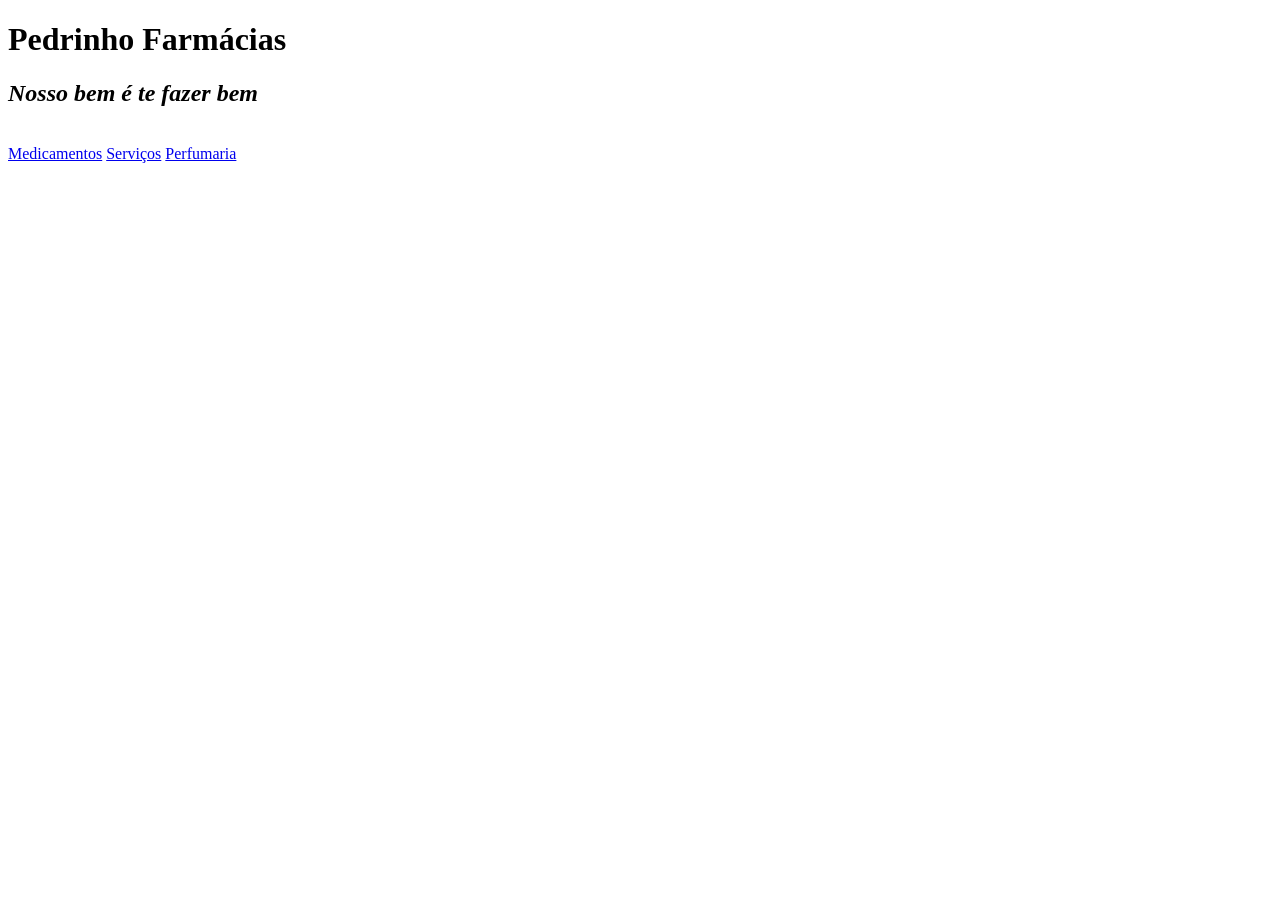
==== index.html @ a60607cd "Abas basicas e inicio do HTML" ====
<!DOCTYPE html>
<html lang="en">
<head>
  <meta charset="UTF-8">
  <meta name="viewport" content="width=device-width, initial-scale=1.0">
  <title>Document</title>
</head>
<body>
  <header>
    <h1><strong>Pedrinho Farmácias</strong></h1>
    <h2><em>Nosso bem é te fazer bem </em></h2>
    <tr></tr>
  </header>

  <img src="">
  <nav>
    <a href="medicamentos.html">Medicamentos</a>
    <a href="serviços.html">Serviços</a>
    <a href="perfumaria.html">Perfumaria</a>
  </nav>

<!--carrossel aqui rapaiz-->

</body>
</html>
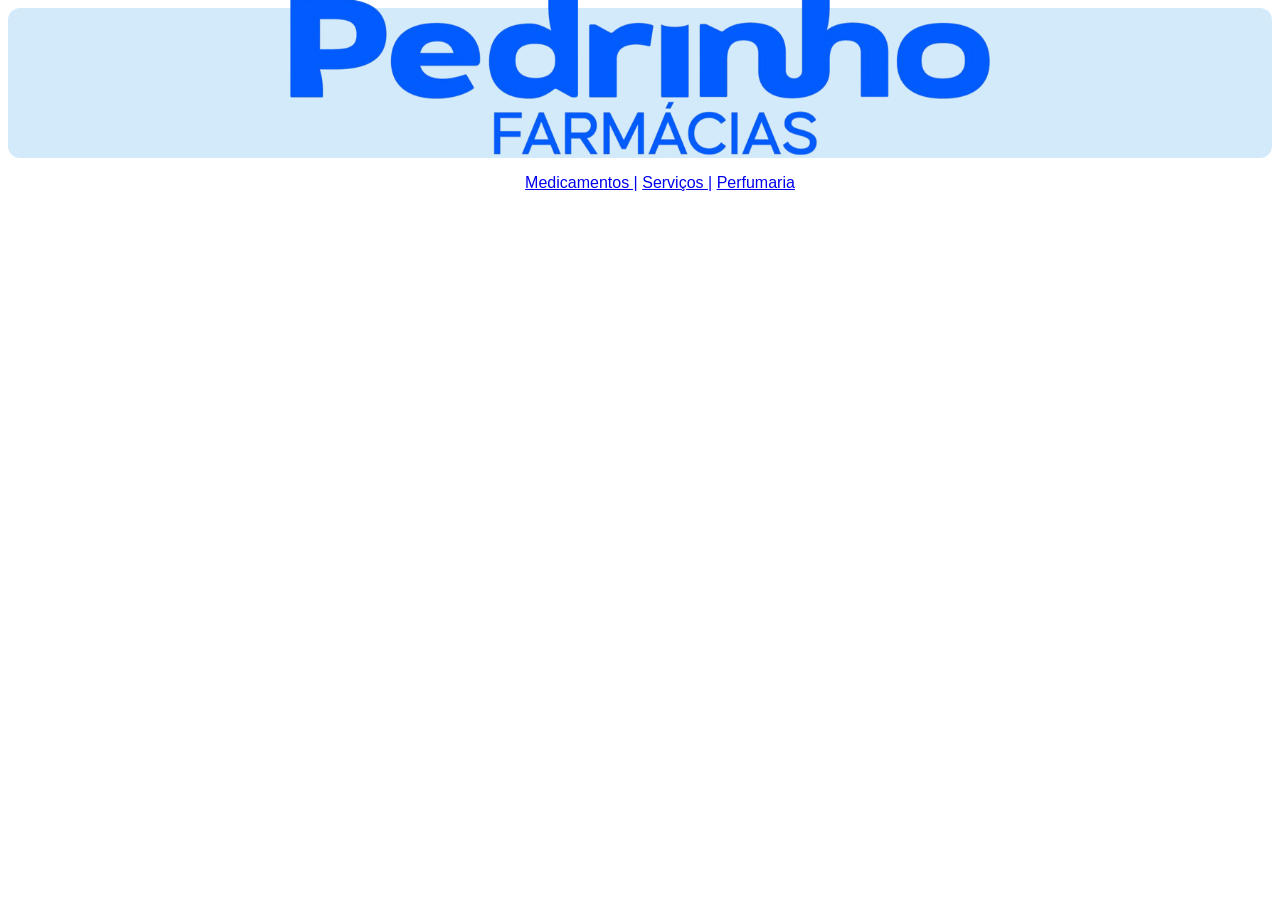
==== commit 2541dc5d: "Atualização html e css" ====
--- a/index.html
+++ b/index.html
@@ -3,20 +3,19 @@
 <head>
   <meta charset="UTF-8">
   <meta name="viewport" content="width=device-width, initial-scale=1.0">
+  <link rel="stylesheet" href="style.css">
   <title>Document</title>
 </head>
 <body>
-  <header>
-    <h1><strong>Pedrinho Farmácias</strong></h1>
-    <h2><em>Nosso bem é te fazer bem </em></h2>
-    <tr></tr>
+  <header><img id="image"src="LogoPDF.png">
   </header>
 
-  <img src="">
-  <nav>
-    <a href="medicamentos.html">Medicamentos</a>
-    <a href="serviços.html">Serviços</a>
-    <a href="perfumaria.html">Perfumaria</a>
+
+  <nav><ul>
+    <a href="medicamentos.html">Medicamentos |</a>
+    <a href="serviços.html"> Serviços |</a>
+    <a href="perfumaria.html"> Perfumaria</a>
+  </ul>
   </nav>
 
 <!--carrossel aqui rapaiz-->
--- a/style.css
+++ b/style.css
@@ -0,0 +1,28 @@
+:root {
+  --blue : #489CF7;
+  --orange :#FA823E;
+
+}
+header {
+  height: 150px;
+  display: flex;
+  justify-content: center;
+  align-items: center  ;
+  background: #0089e42d;
+  border-radius: 12px;
+}
+
+img {
+  display:block;
+  margin:0;
+  max-width: 700px;
+  max-height: 400px;
+}
+
+nav {
+display: flex;
+align-items: center;
+justify-content: center;
+font-family: sans-serif;
+
+}
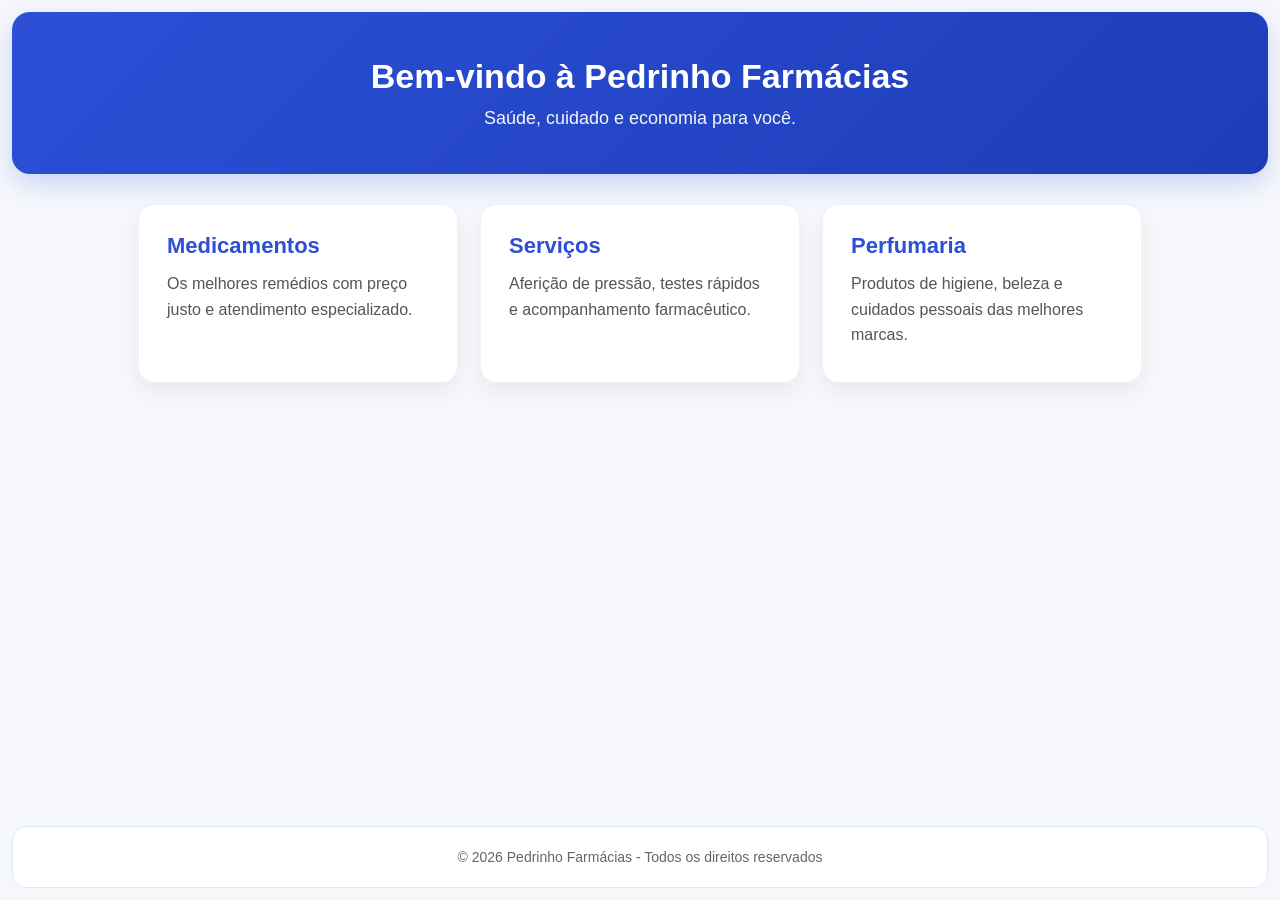
==== commit c168400e: "Update do HTML e CSS, faltam poucas coisas para o Js" ====
--- a/index.html
+++ b/index.html
@@ -1,24 +1,45 @@
 <!DOCTYPE html>
-<html lang="en">
+<html lang="pt-BR">
 <head>
   <meta charset="UTF-8">
   <meta name="viewport" content="width=device-width, initial-scale=1.0">
+  <title>Pedrinho Farmácias</title>
   <link rel="stylesheet" href="style.css">
-  <title>Document</title>
 </head>
+
 <body>
-  <header><img id="image"src="LogoPDF.png">
-  </header>
 
 
-  <nav><ul>
-    <a href="medicamentos.html">Medicamentos |</a>
-    <a href="serviços.html"> Serviços |</a>
-    <a href="perfumaria.html"> Perfumaria</a>
-  </ul>
-  </nav>
 
-<!--carrossel aqui rapaiz-->
+  <section class="banner">
+    <div class="slide active">
+      <h1>Bem-vindo à Pedrinho Farmácias</h1>
+      <p>Saúde, cuidado e economia para você.</p>
+    </div>
+  </section>
+
+  <main class="container">
+
+    <section class="card"><a href="medicamentos.html">
+      <h2>Medicamentos</h2>
+      <p>Os melhores remédios com preço justo e atendimento especializado.</p></a>
+    </section>
+
+    <section class="card"><a href="serviços.html">
+      <h2>Serviços</h2>
+      <p>Aferição de pressão, testes rápidos e acompanhamento farmacêutico.</p></a>
+    </section>
+
+    <section class="card"><a href="perfumaria.html">
+      <h2>Perfumaria</h2>
+      <p>Produtos de higiene, beleza e cuidados pessoais das melhores marcas.</p></a>
+    </section>
+
+  </main>
+
+  <footer>
+    <p>© 2026 Pedrinho Farmácias - Todos os direitos reservados</p>
+  </footer>
 
 </body>
 </html>
--- a/style.css
+++ b/style.css
@@ -1,28 +1,192 @@
 :root {
-  --blue : #489CF7;
-  --orange :#FA823E;
+  --primary: #2c4fd6;
+  --primary-dark: #1d3db8;
+  --light-blue: #eef5ff;
+  --white: #ffffff;
+  --text: #1d2a4d;
+  --gray: #f5f7fb;
+  --border: #dbe6ff;
+  --shadow: rgba(44, 79, 214, 0.12);
+}
 
+* {
+  margin: 0;
+  padding: 0;
+  box-sizing: border-box;
 }
+
+/* Página inteira */
+html,
+body {
+  height: 100%;
+}
+
+body {
+  font-family: Arial, Helvetica, sans-serif;
+  background: var(--gray);
+  color: var(--text);
+  padding: 12px;
+  display: flex;
+  flex-direction: column;
+  min-height: 100vh;
+}
+
 header {
-  height: 150px;
+  height: 160px;
   display: flex;
   justify-content: center;
-  align-items: center  ;
-  background: #0089e42d;
-  border-radius: 12px;
+  align-items: center;
+  background: linear-gradient(135deg, #edf5ff, #dcecff39);
+  border-radius: 16px;
+  box-shadow: 0 10px 25px var(--shadow);
+  margin-bottom: 25px;
 }
 
-img {
-  display:block;
-  margin:0;
+header img {
   max-width: 700px;
-  max-height: 400px;
+  width: 100%;
+  max-height: 130px;
+  object-fit: contain;
 }
 
-nav {
-display: flex;
-align-items: center;
-justify-content: center;
-font-family: sans-serif;
+.menu {
+  display: flex;
+  justify-content: center;
+  align-items: center;
+  width: max-content;
+  margin: 0 auto 30px auto;
+  background: var(--white);
+  border-radius: 14px;
+  overflow: hidden;
+  border: 1px solid var(--border);
+  box-shadow: 0 8px 20px var(--shadow);
+}
 
+.menu a {
+  min-width: 180px;
+  padding: 16px 24px;
+  text-align: center;
+  text-decoration: none;
+  color: var(--primary);
+  font-weight: bold;
+  transition: 0.25s ease;
 }
+
+.menu a:not(:last-child) {
+  border-right: 1px solid var(--border);
+}
+
+.menu a:hover {
+  background: linear-gradient(135deg, var(--primary), var(--primary-dark));
+  color: white;
+}
+
+.banner {
+  background: linear-gradient(135deg, var(--primary), var(--primary-dark));
+  color: white;
+  border-radius: 18px;
+  padding: 45px 30px;
+  text-align: center;
+  margin-bottom: 30px;
+  box-shadow: 0 10px 25px rgba(44, 79, 214, 0.2);
+}
+
+.banner h1 {
+  font-size: 34px;
+  margin-bottom: 12px;
+}
+
+.banner p {
+  font-size: 18px;
+  opacity: 0.95;
+}
+
+/* Conteúdo cresce e empurra footer */
+.container {
+  display: grid;
+  grid-template-columns: repeat(auto-fit, minmax(260px, 320px));
+  justify-content: center;
+  align-items: start;
+  gap: 22px;
+  margin-bottom: 35px;
+  flex: 1;
+}
+
+.card {
+  background: white;
+  padding: 28px;
+  border-radius: 16px;
+  box-shadow: 0 8px 20px rgba(0,0,0,0.06);
+  border: 1px solid #edf1ff;
+  transition: 0.25s ease;
+  min-height: 179px;
+}
+
+.card,
+.card a,
+.card h2,
+.card p {
+  text-decoration: none;
+}
+
+.card:hover {
+  transform: translateY(-6px);
+  box-shadow: 0 12px 28px rgba(44, 79, 214, 0.14);
+}
+
+.card h2 {
+  color: var(--primary);
+  margin-bottom: 12px;
+  font-size: 22px;
+}
+
+.card p {
+  line-height: 1.6;
+  color: #555;
+}
+
+/* Footer fixado embaixo sem esticar cards */
+footer {
+  margin-top: auto;
+  text-align: center;
+  padding: 22px;
+  background: white;
+  border-radius: 14px;
+  border: 1px solid var(--border);
+  font-size: 14px;
+  color: #666;
+}
+
+@media (max-width: 768px) {
+  header {
+    height: auto;
+    padding: 20px;
+  }
+
+  .menu {
+    flex-direction: column;
+    width: 100%;
+  }
+
+  .menu a {
+    width: 100%;
+    min-width: unset;
+  }
+
+  .menu a:not(:last-child) {
+    border-right: none;
+    border-bottom: 1px solid var(--border);
+  }
+
+  .banner h1 {
+    font-size: 28px;
+  }
+
+  .banner p {
+    font-size: 16px;
+  }
+
+  .container {
+    grid-template-columns: 1fr;
+  }
+}
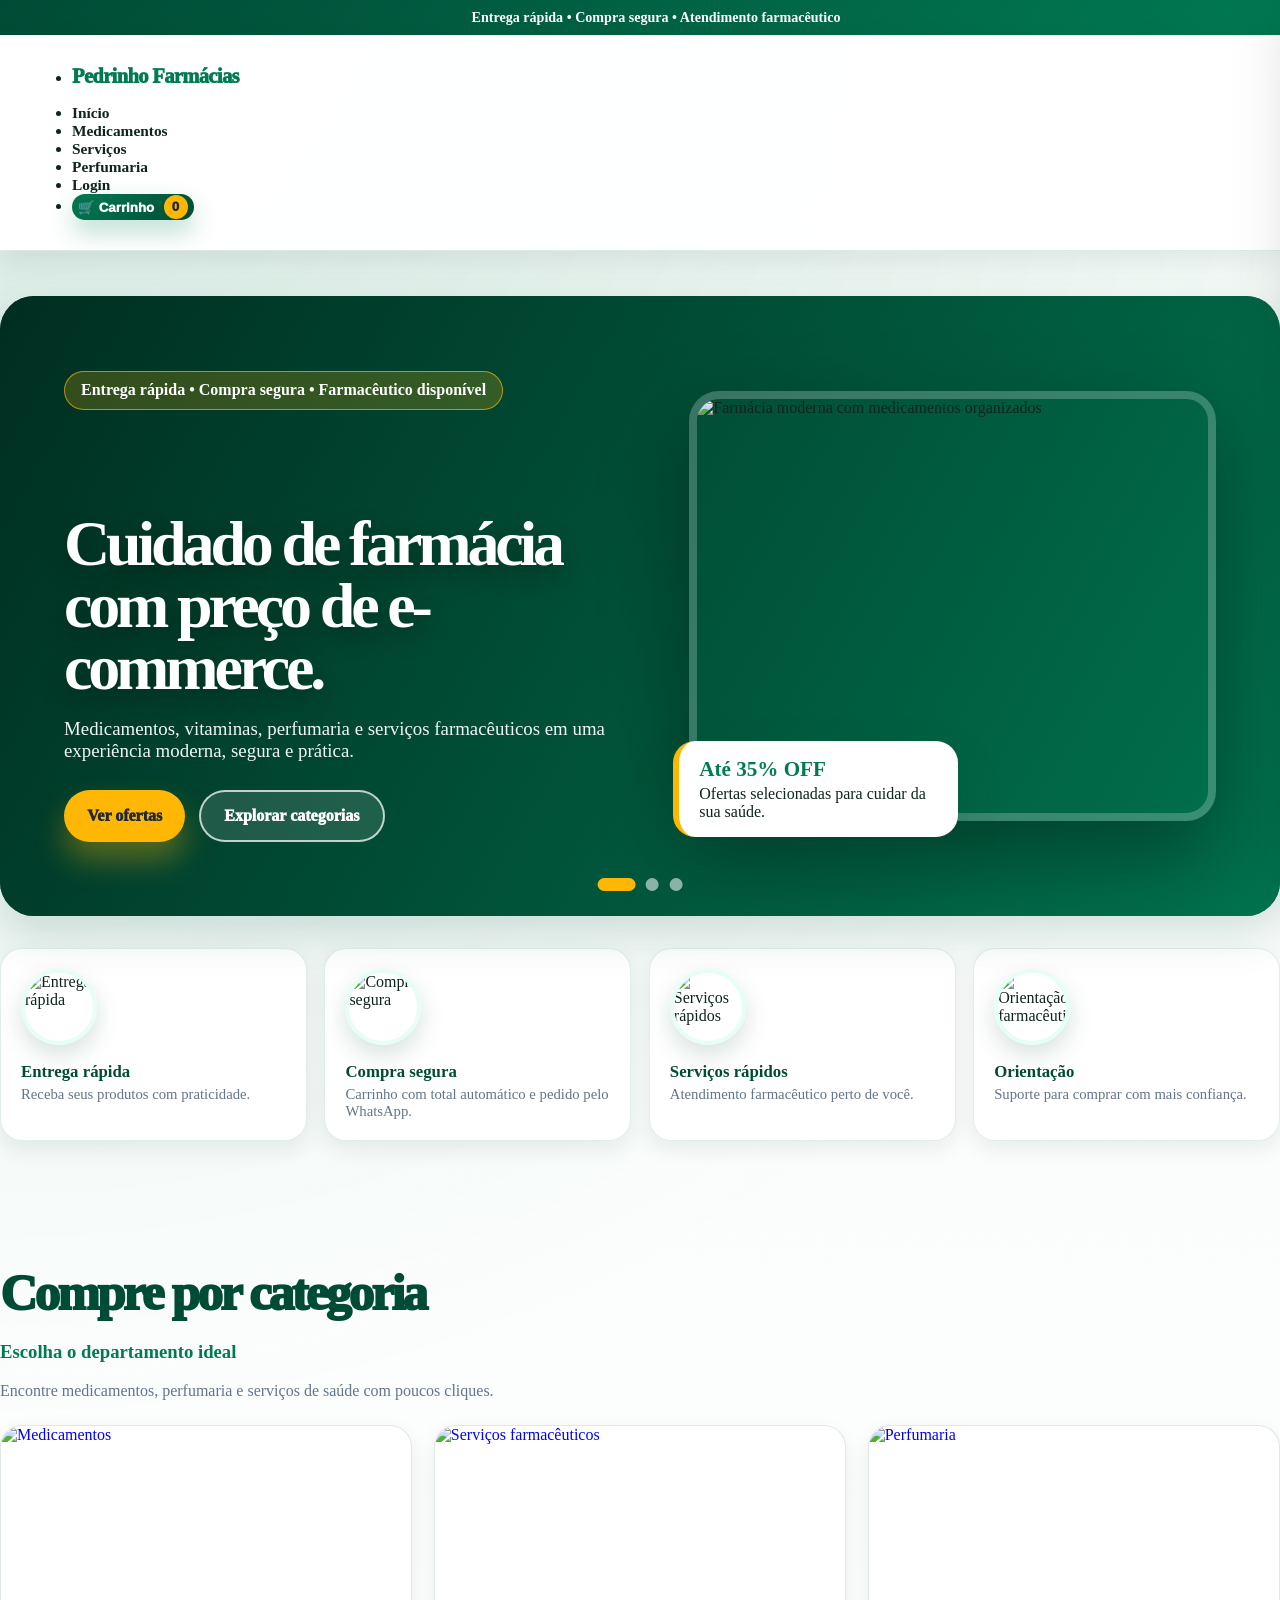
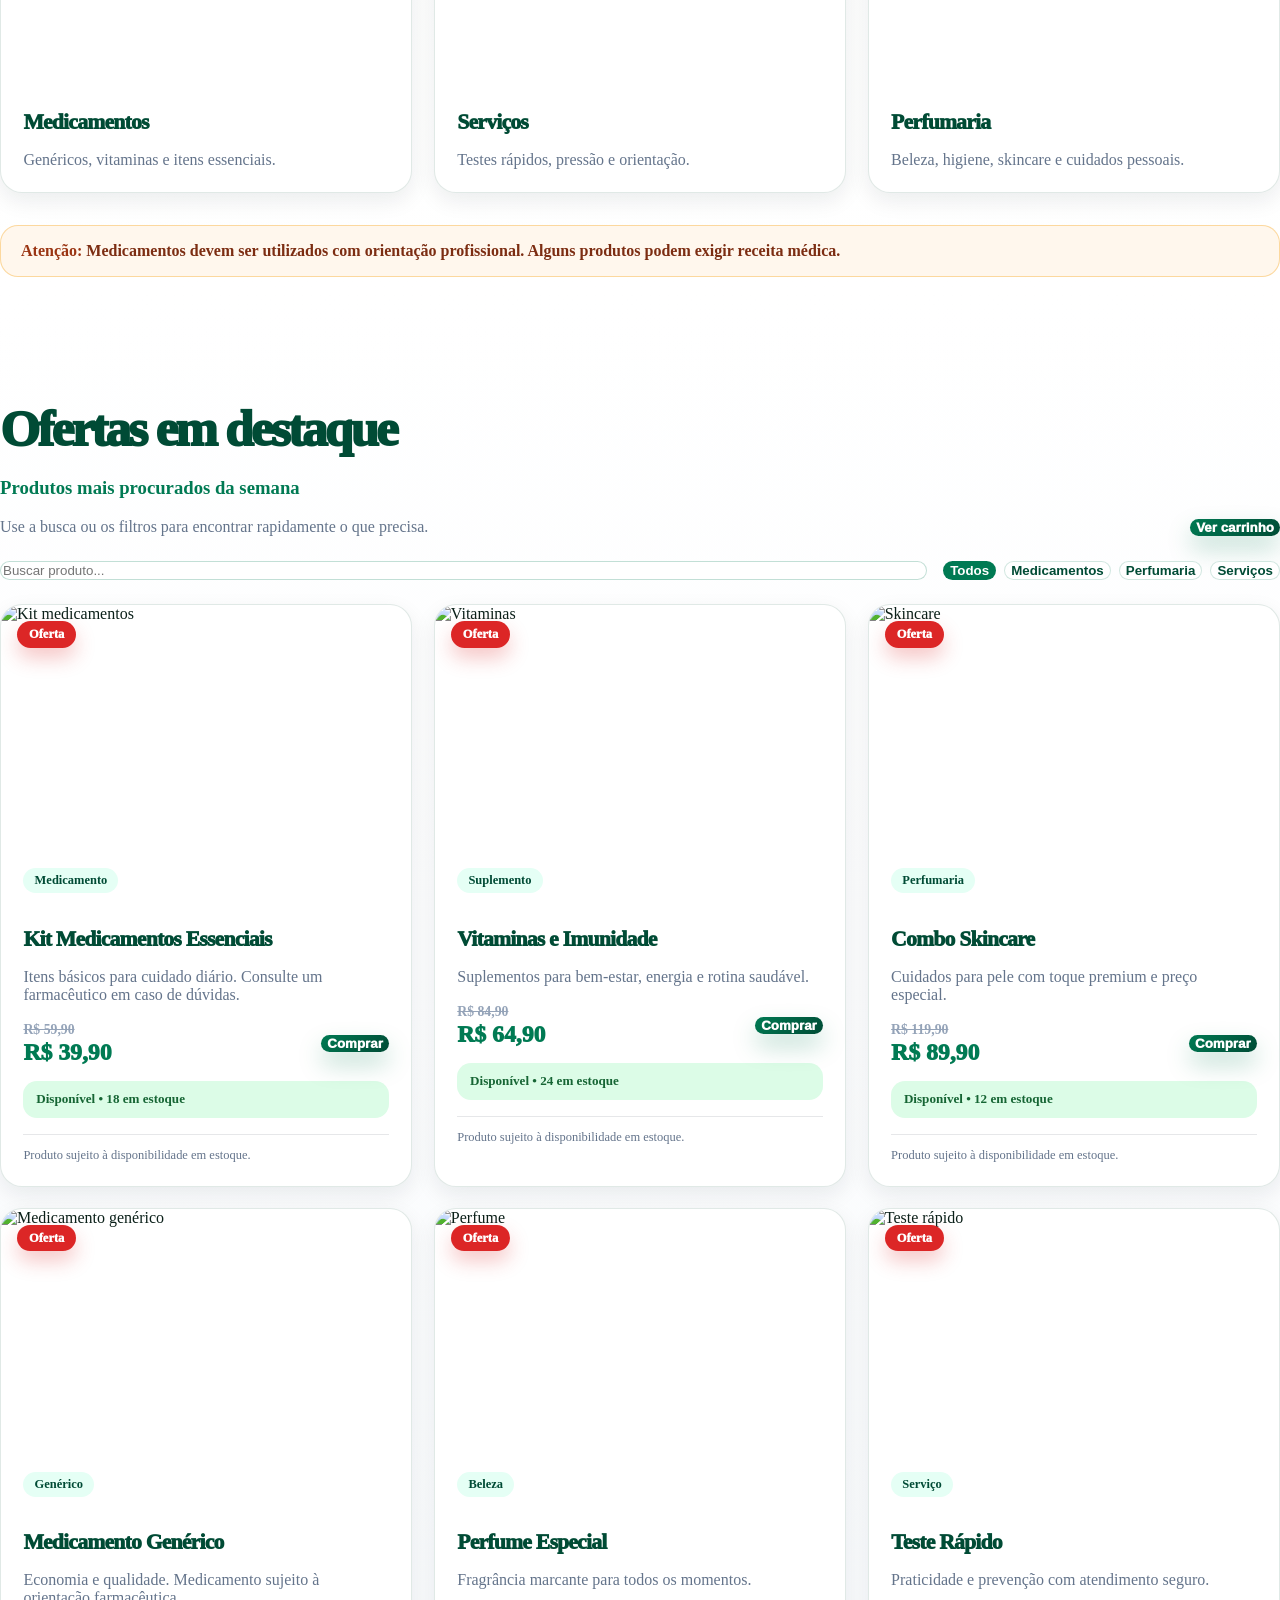
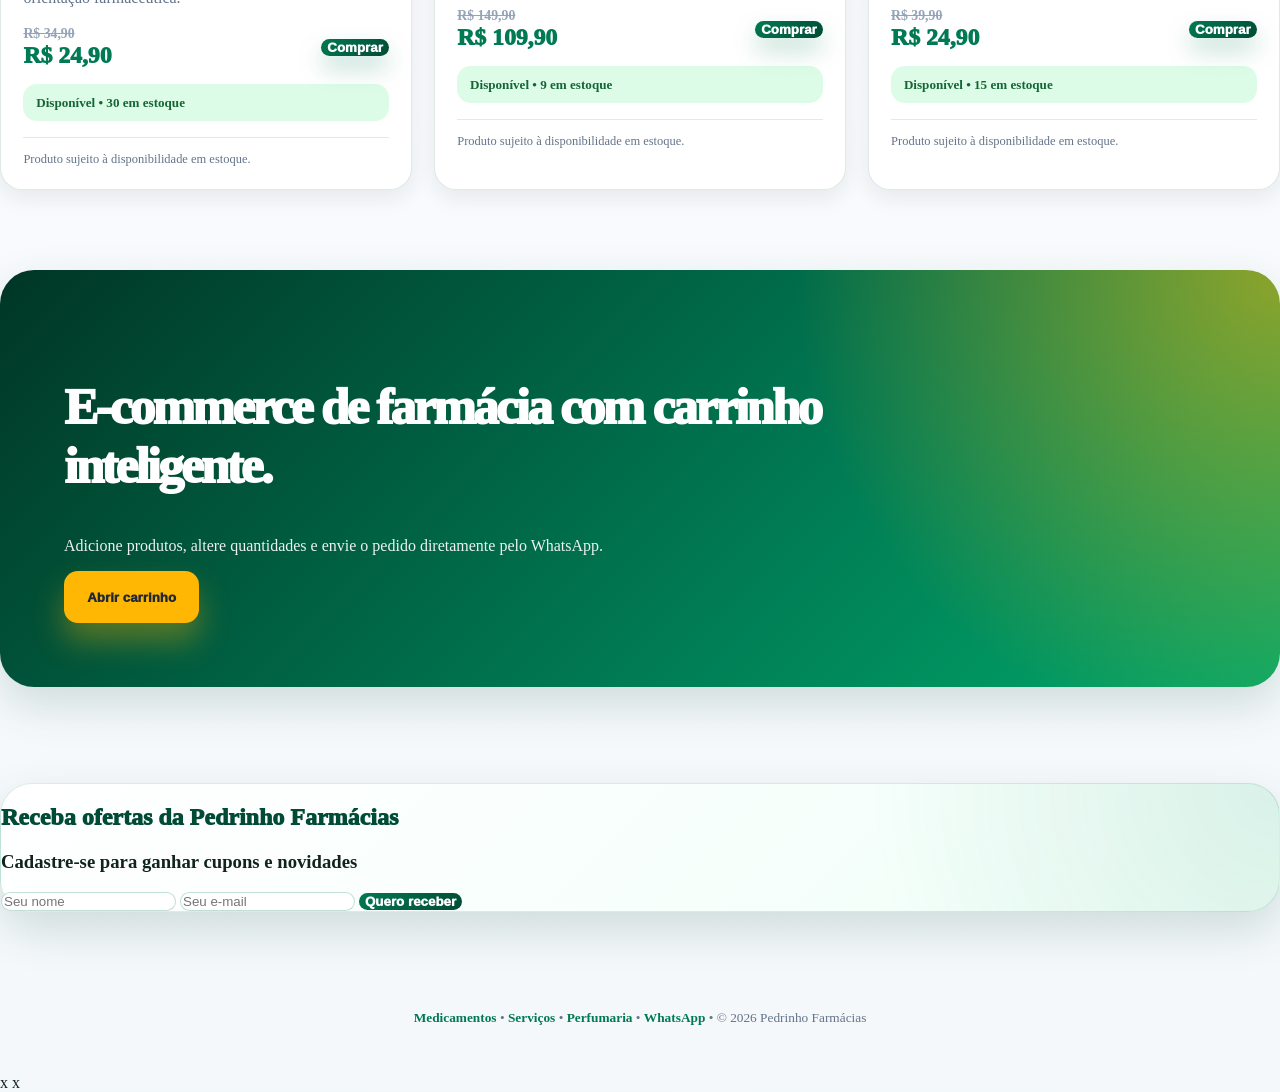
==== commit 6f337031: "atualização login" ====
--- a/index.html
+++ b/index.html
@@ -1,45 +1,530 @@
 <!DOCTYPE html>
 <html lang="pt-BR">
 <head>
-  <meta charset="UTF-8">
-  <meta name="viewport" content="width=device-width, initial-scale=1.0">
-  <title>Pedrinho Farmácias</title>
-  <link rel="stylesheet" href="style.css">
+  <meta charset="UTF-8" />
+  <meta name="viewport" content="width=device-width, initial-scale=1" />
+
+  <title>Pedrinho Farmácias | E-commerce</title>
+
+  <link rel="stylesheet" href="https://cdn.jsdelivr.net/npm/@picocss/pico@1/css/pico.min.css" />
+  <link rel="stylesheet" href="style.css" />
 </head>
 
 <body>
 
-
-
-  <section class="banner">
-    <div class="slide active">
-      <h1>Bem-vindo à Pedrinho Farmácias</h1>
-      <p>Saúde, cuidado e economia para você.</p>
+  <nav class="container-fluid">
+    <ul>
+      <li>
+        <strong>Pedrinho Farmácias</strong>
+      </li>
+    </ul>
+
+    <ul>
+      <li><a href="index.html">Início</a></li>
+      <li><a href="medicamentos.html">Medicamentos</a></li>
+      <li><a href="servicos.html">Serviços</a></li>
+      <li><a href="perfumaria.html">Perfumaria</a></li>
+      <li><a href="login.html">Login</a></li>
+      <li>
+        <button class="cart-nav-button" type="button" onclick="openCart()">
+          🛒 Carrinho <span id="cart-count">0</span>
+        </button>
+      </li>
+    </ul>
+  </nav>
+
+  <aside class="cart-sidebar" id="cart-sidebar">
+    <div class="cart-header">
+      <div>
+        <h2>Seu carrinho</h2>
+        <p>Confira seus produtos antes de finalizar.</p>
+      </div>
+
+      <button class="cart-close" type="button" onclick="closeCart()">×</button>
+    </div>
+
+    <div class="cart-items" id="cart-items">
+      <p class="empty-cart">Seu carrinho está vazio.</p>
+    </div>
+
+    <div class="cart-footer">
+      <div class="cart-total final">
+        <span>Total</span>
+        <strong id="cart-total">R$ 0,00</strong>
+      </div>
+
+      <button type="button" class="checkout-button" onclick="finishOrder()">
+        Finalizar pelo WhatsApp
+      </button>
+
+      <button type="button" class="clear-cart-button" onclick="clearCart()">
+        Limpar carrinho
+      </button>
+    </div>
+  </aside>
+
+  <div class="cart-overlay" id="cart-overlay" onclick="closeCart()"></div>
+
+  <main class="container">
+    <div class="grid">
+      <section>
+
+        <section class="hero-carousel" aria-label="Carrossel principal da Pedrinho Farmácias">
+
+          <article class="slide active">
+            <div class="hero-content">
+              <span class="eyebrow">Entrega rápida • Compra segura • Farmacêutico disponível</span>
+
+              <h1>Cuidado de farmácia com preço de e-commerce.</h1>
+
+              <p>
+                Medicamentos, vitaminas, perfumaria e serviços farmacêuticos
+                em uma experiência moderna, segura e prática.
+              </p>
+
+              <div class="hero-actions">
+                <a class="btn-light" href="#produtos">Ver ofertas</a>
+                <a class="btn-outline" href="#categorias">Explorar categorias</a>
+              </div>
+            </div>
+
+            <div class="hero-image">
+              <img
+                src="https://images.unsplash.com/photo-1587854692152-cbe660dbde88?auto=format&fit=crop&w=1200&q=80"
+                alt="Farmácia moderna com medicamentos organizados"
+              />
+
+              <div class="floating-card">
+                <strong>Até 35% OFF</strong>
+                Ofertas selecionadas para cuidar da sua saúde.
+              </div>
+            </div>
+          </article>
+
+          <article class="slide">
+            <div class="hero-content">
+              <span class="eyebrow">Serviços de saúde • Atendimento humanizado</span>
+
+              <h1>Mais que vender produtos: a gente cuida de você.</h1>
+
+              <p>
+                Aferição de pressão, testes rápidos, orientação farmacêutica
+                e acompanhamento para facilitar sua rotina.
+              </p>
+
+              <div class="hero-actions">
+                <a class="btn-light" href="servicos.html">Conhecer serviços</a>
+                <a class="btn-outline" href="#newsletter">Receber novidades</a>
+              </div>
+            </div>
+
+            <div class="hero-image">
+              <img
+                src="https://images.unsplash.com/photo-1631549916768-4119b2e5f926?auto=format&fit=crop&w=1200&q=80"
+                alt="Farmacêutica atendendo cliente"
+              />
+
+              <div class="floating-card">
+                <strong>Orientação segura</strong>
+                Atendimento farmacêutico para comprar melhor.
+              </div>
+            </div>
+          </article>
+
+          <article class="slide">
+            <div class="hero-content">
+              <span class="eyebrow">Beleza • Higiene • Bem-estar</span>
+
+              <h1>Perfumaria completa para sua rotina de cuidado.</h1>
+
+              <p>
+                Dermocosméticos, skincare, higiene, cabelo, corpo e produtos
+                de beleza com preços especiais.
+              </p>
+
+              <div class="hero-actions">
+                <a class="btn-light" href="perfumaria.html">Comprar perfumaria</a>
+                <a class="btn-outline" href="#categorias">Ver categorias</a>
+              </div>
+            </div>
+
+            <div class="hero-image">
+              <img
+                src="https://images.unsplash.com/photo-1596462502278-27bfdc403348?auto=format&fit=crop&w=1200&q=80"
+                alt="Produtos de beleza"
+              />
+
+              <div class="floating-card">
+                <strong>Combo beleza</strong>
+                Cuidados pessoais com economia.
+              </div>
+            </div>
+          </article>
+
+          <div class="carousel-controls">
+            <button class="dot active" type="button" aria-label="Slide 1"></button>
+            <button class="dot" type="button" aria-label="Slide 2"></button>
+            <button class="dot" type="button" aria-label="Slide 3"></button>
+          </div>
+
+        </section>
+
+        <div class="benefits">
+          <article class="benefit">
+            <img
+              src="https://images.unsplash.com/photo-1586528116311-ad8dd3c8310d?auto=format&fit=crop&w=300&q=80"
+              alt="Entrega rápida"
+            />
+            <h3>Entrega rápida</h3>
+            <p>Receba seus produtos com praticidade.</p>
+          </article>
+
+          <article class="benefit">
+            <img
+              src="https://images.unsplash.com/photo-1556742049-0cfed4f6a45d?auto=format&fit=crop&w=300&q=80"
+              alt="Compra segura"
+            />
+            <h3>Compra segura</h3>
+            <p>Carrinho com total automático e pedido pelo WhatsApp.</p>
+          </article>
+
+          <article class="benefit">
+            <img
+              src="https://images.unsplash.com/photo-1582719471384-894fbb16e074?auto=format&fit=crop&w=300&q=80"
+              alt="Serviços rápidos"
+            />
+            <h3>Serviços rápidos</h3>
+            <p>Atendimento farmacêutico perto de você.</p>
+          </article>
+
+          <article class="benefit">
+            <img
+              src="https://images.unsplash.com/photo-1631815588090-d4bfec5b1ccb?auto=format&fit=crop&w=300&q=80"
+              alt="Orientação farmacêutica"
+            />
+            <h3>Orientação</h3>
+            <p>Suporte para comprar com mais confiança.</p>
+          </article>
+        </div>
+
+        <div class="section-title" id="categorias">
+          <div>
+            <hgroup>
+              <h2>Compre por categoria</h2>
+              <h3>Escolha o departamento ideal</h3>
+            </hgroup>
+
+            <p>
+              Encontre medicamentos, perfumaria e serviços de saúde com poucos cliques.
+            </p>
+          </div>
+        </div>
+
+        <div class="category-grid">
+
+          <a class="category-card" href="medicamentos.html">
+            <img
+              src="https://images.unsplash.com/photo-1584308666744-24d5c474f2ae?auto=format&fit=crop&w=900&q=80"
+              alt="Medicamentos"
+            />
+
+            <div class="category-body">
+              <h3>Medicamentos</h3>
+              <p>Genéricos, vitaminas e itens essenciais.</p>
+            </div>
+          </a>
+
+          <a class="category-card" href="servicos.html">
+            <img
+              src="https://images.unsplash.com/photo-1576091160550-2173dba999ef?auto=format&fit=crop&w=900&q=80"
+              alt="Serviços farmacêuticos"
+            />
+
+            <div class="category-body">
+              <h3>Serviços</h3>
+              <p>Testes rápidos, pressão e orientação.</p>
+            </div>
+          </a>
+
+          <a class="category-card" href="perfumaria.html">
+            <img
+              src="https://images.unsplash.com/photo-1571781926291-c477ebfd024b?auto=format&fit=crop&w=900&q=80"
+              alt="Perfumaria"
+            />
+
+            <div class="category-body">
+              <h3>Perfumaria</h3>
+              <p>Beleza, higiene, skincare e cuidados pessoais.</p>
+            </div>
+          </a>
+
+        </div>
+
+        <div class="pharmacy-warning">
+          <strong>Atenção:</strong>
+          Medicamentos devem ser utilizados com orientação profissional.
+          Alguns produtos podem exigir receita médica.
+        </div>
+
+        <div class="section-title" id="produtos">
+          <div>
+            <hgroup>
+              <h2>Ofertas em destaque</h2>
+              <h3>Produtos mais procurados da semana</h3>
+            </hgroup>
+
+            <p>
+              Use a busca ou os filtros para encontrar rapidamente o que precisa.
+            </p>
+          </div>
+
+          <button class="cart-secondary-button" type="button" onclick="openCart()">
+            Ver carrinho
+          </button>
+        </div>
+
+        <div class="product-tools">
+          <input
+            type="search"
+            id="product-search"
+            placeholder="Buscar produto..."
+            aria-label="Buscar produto"
+          />
+
+          <div class="filter-buttons">
+            <button type="button" class="filter-btn active" data-filter="all">Todos</button>
+            <button type="button" class="filter-btn" data-filter="medicamento">Medicamentos</button>
+            <button type="button" class="filter-btn" data-filter="perfumaria">Perfumaria</button>
+            <button type="button" class="filter-btn" data-filter="servico">Serviços</button>
+          </div>
+        </div>
+
+        <div class="product-grid">
+
+          <article class="product-card" data-name="Kit Medicamentos Essenciais" data-category="medicamento">
+            <img
+              src="https://images.unsplash.com/photo-1628771065518-0d82f1938462?auto=format&fit=crop&w=900&q=80"
+              alt="Kit medicamentos"
+            />
+
+            <div class="product-body">
+              <span class="product-tag">Medicamento</span>
+              <h3>Kit Medicamentos Essenciais</h3>
+              <p>Itens básicos para cuidado diário. Consulte um farmacêutico em caso de dúvidas.</p>
+
+              <div class="product-meta">
+                <span class="price">
+                  <small>R$ 59,90</small>
+                  R$ 39,90
+                </span>
+
+                <button
+                  class="buy-button"
+                  onclick="addToCart('Kit Medicamentos Essenciais', 39.90, 'https://images.unsplash.com/photo-1628771065518-0d82f1938462?auto=format&fit=crop&w=300&q=80')"
+                >
+                  Comprar
+                </button>
+              </div>
+            </div>
+          </article>
+
+          <article class="product-card" data-name="Vitaminas e Imunidade" data-category="medicamento">
+            <img
+              src="https://images.unsplash.com/photo-1620916566398-39f1143ab7be?auto=format&fit=crop&w=900&q=80"
+              alt="Vitaminas"
+            />
+
+            <div class="product-body">
+              <span class="product-tag">Suplemento</span>
+              <h3>Vitaminas e Imunidade</h3>
+              <p>Suplementos para bem-estar, energia e rotina saudável.</p>
+
+              <div class="product-meta">
+                <span class="price">
+                  <small>R$ 84,90</small>
+                  R$ 64,90
+                </span>
+
+                <button
+                  class="buy-button"
+                  onclick="addToCart('Vitaminas e Imunidade', 64.90, 'https://images.unsplash.com/photo-1620916566398-39f1143ab7be?auto=format&fit=crop&w=300&q=80')"
+                >
+                  Comprar
+                </button>
+              </div>
+            </div>
+          </article>
+
+          <article class="product-card" data-name="Combo Skincare" data-category="perfumaria">
+            <img
+              src="https://images.unsplash.com/photo-1556229010-6c3f2c9ca5f8?auto=format&fit=crop&w=900&q=80"
+              alt="Skincare"
+            />
+
+            <div class="product-body">
+              <span class="product-tag">Perfumaria</span>
+              <h3>Combo Skincare</h3>
+              <p>Cuidados para pele com toque premium e preço especial.</p>
+
+              <div class="product-meta">
+                <span class="price">
+                  <small>R$ 119,90</small>
+                  R$ 89,90
+                </span>
+
+                <button
+                  class="buy-button"
+                  onclick="addToCart('Combo Skincare', 89.90, 'https://images.unsplash.com/photo-1556229010-6c3f2c9ca5f8?auto=format&fit=crop&w=300&q=80')"
+                >
+                  Comprar
+                </button>
+              </div>
+            </div>
+          </article>
+
+          <article class="product-card" data-name="Medicamento Genérico" data-category="medicamento">
+            <img
+              src="https://images.unsplash.com/photo-1584308666744-24d5c474f2ae?auto=format&fit=crop&w=900&q=80"
+              alt="Medicamento genérico"
+            />
+
+            <div class="product-body">
+              <span class="product-tag">Genérico</span>
+              <h3>Medicamento Genérico</h3>
+              <p>Economia e qualidade. Medicamento sujeito à orientação farmacêutica.</p>
+
+              <div class="product-meta">
+                <span class="price">
+                  <small>R$ 34,90</small>
+                  R$ 24,90
+                </span>
+
+                <button
+                  class="buy-button"
+                  onclick="addToCart('Medicamento Genérico', 24.90, 'https://images.unsplash.com/photo-1584308666744-24d5c474f2ae?auto=format&fit=crop&w=300&q=80')"
+                >
+                  Comprar
+                </button>
+              </div>
+            </div>
+          </article>
+
+          <article class="product-card" data-name="Perfume Especial" data-category="perfumaria">
+            <img
+              src="https://images.unsplash.com/photo-1541643600914-78b084683601?auto=format&fit=crop&w=900&q=80"
+              alt="Perfume"
+            />
+
+            <div class="product-body">
+              <span class="product-tag">Beleza</span>
+              <h3>Perfume Especial</h3>
+              <p>Fragrância marcante para todos os momentos.</p>
+
+              <div class="product-meta">
+                <span class="price">
+                  <small>R$ 149,90</small>
+                  R$ 109,90
+                </span>
+
+                <button
+                  class="buy-button"
+                  onclick="addToCart('Perfume Especial', 109.90, 'https://images.unsplash.com/photo-1541643600914-78b084683601?auto=format&fit=crop&w=300&q=80')"
+                >
+                  Comprar
+                </button>
+              </div>
+            </div>
+          </article>
+
+          <article class="product-card" data-name="Teste Rápido" data-category="servico">
+            <img
+              src="https://images.unsplash.com/photo-1582719471384-894fbb16e074?auto=format&fit=crop&w=900&q=80"
+              alt="Teste rápido"
+            />
+
+            <div class="product-body">
+              <span class="product-tag">Serviço</span>
+              <h3>Teste Rápido</h3>
+              <p>Praticidade e prevenção com atendimento seguro.</p>
+
+              <div class="product-meta">
+                <span class="price">
+                  <small>R$ 39,90</small>
+                  R$ 24,90
+                </span>
+
+                <button
+                  class="buy-button"
+                  onclick="addToCart('Teste Rápido', 24.90, 'https://images.unsplash.com/photo-1582719471384-894fbb16e074?auto=format&fit=crop&w=300&q=80')"
+                >
+                  Comprar
+                </button>
+              </div>
+            </div>
+          </article>
+
+        </div>
+
+        <section class="promo-band">
+          <h2>E-commerce de farmácia com carrinho inteligente.</h2>
+
+          <p>
+            Adicione produtos, altere quantidades e envie o pedido diretamente pelo WhatsApp.
+          </p>
+
+          <button class="btn-light" type="button" onclick="openCart()">
+            Abrir carrinho
+          </button>
+        </section>
+
+      </section>
+    </div>
+  </main>
+
+  <section aria-label="Subscribe example" id="newsletter">
+    <div class="container">
+      <article>
+        <hgroup>
+          <h2>Receba ofertas da Pedrinho Farmácias</h2>
+          <h3>Cadastre-se para ganhar cupons e novidades</h3>
+        </hgroup>
+
+        <form class="grid">
+          <input
+            type="text"
+            name="firstname"
+            placeholder="Seu nome"
+            aria-label="Seu nome"
+            required
+          />
+
+          <input
+            type="email"
+            name="email"
+            placeholder="Seu e-mail"
+            aria-label="Seu e-mail"
+            required
+          />
+
+          <button type="submit">
+            Quero receber
+          </button>
+        </form>
+      </article>
     </div>
   </section>
 
-  <main class="container">
-
-    <section class="card"><a href="medicamentos.html">
-      <h2>Medicamentos</h2>
-      <p>Os melhores remédios com preço justo e atendimento especializado.</p></a>
-    </section>
-
-    <section class="card"><a href="serviços.html">
-      <h2>Serviços</h2>
-      <p>Aferição de pressão, testes rápidos e acompanhamento farmacêutico.</p></a>
-    </section>
-
-    <section class="card"><a href="perfumaria.html">
-      <h2>Perfumaria</h2>
-      <p>Produtos de higiene, beleza e cuidados pessoais das melhores marcas.</p></a>
-    </section>
-
-  </main>
-
-  <footer>
-    <p>© 2026 Pedrinho Farmácias - Todos os direitos reservados</p>
+  <footer class="container">
+    <small>
+      <a href="medicamentos.html">Medicamentos</a> •
+      <a href="servicos.html">Serviços</a> •
+      <a href="perfumaria.html">Perfumaria</a> •
+      <a href="https://wa.me/555596601385" target="_blank">WhatsApp</a> •
+      © 2026 Pedrinho Farmácias
+    </small>
   </footer>
 
+  <script src="script.js"></script>
+
 </body>
-</html>
+</html>x  x
--- a/style.css
+++ b/style.css
@@ -1,192 +1,2097 @@
 :root {
-  --primary: #2c4fd6;
-  --primary-dark: #1d3db8;
-  --light-blue: #eef5ff;
+  --primary: #007a53;
+  --primary-dark: #004b35;
+  --primary-light: #e5fff5;
+  --accent: #ffb703;
+  --accent-dark: #f59e0b;
+  --danger: #dc2626;
+  --dark: #10231d;
+  --muted: #64748b;
+  --line: rgba(15, 23, 42, 0.1);
+  --background: #f5fbf8;
   --white: #ffffff;
-  --text: #1d2a4d;
-  --gray: #f5f7fb;
-  --border: #dbe6ff;
-  --shadow: rgba(44, 79, 214, 0.12);
+  --shadow-sm: 0 8px 22px rgba(15, 23, 42, 0.08);
+  --shadow: 0 18px 45px rgba(0, 75, 53, 0.16);
+  --shadow-hover: 0 26px 70px rgba(0, 75, 53, 0.24);
+  --radius: 22px;
+  --radius-lg: 34px;
 }
 
 * {
-  margin: 0;
+  box-sizing: border-box;
+}
+
+html {
+  scroll-behavior: smooth;
+}
+
+body {
+  margin: 0;
+  color: var(--dark);
+  background:
+    radial-gradient(circle at top left, rgba(0, 122, 83, 0.13), transparent 32%),
+    linear-gradient(180deg, #f5fbf8 0%, #ffffff 44%, #f4f8fb 100%);
+}
+
+body::before {
+  content: "Entrega rápida • Compra segura • Atendimento farmacêutico";
+  display: block;
+  width: 100%;
+  padding: 0.55rem 1rem;
+  background: linear-gradient(135deg, var(--primary-dark), var(--primary));
+  color: #ffffff;
+  text-align: center;
+  font-size: 0.88rem;
+  font-weight: 800;
+}
+
+img {
+  max-width: 100%;
+  display: block;
+}
+
+a {
+  text-decoration: none;
+}
+
+/* NAVBAR */
+
+nav.container-fluid {
+  position: sticky;
+  top: 0;
+  z-index: 50;
+  padding: 0.9rem 2rem;
+  background: rgba(255, 255, 255, 0.96);
+  backdrop-filter: blur(18px);
+  border-bottom: 1px solid rgba(0, 122, 83, 0.14);
+  box-shadow: 0 10px 28px rgba(15, 23, 42, 0.08);
+}
+
+nav ul {
+  align-items: center;
+}
+
+nav strong {
+  color: var(--primary);
+  font-size: 1.28rem;
+  font-weight: 950;
+  letter-spacing: -0.03em;
+}
+
+nav a {
+  color: var(--dark);
+  font-weight: 850;
+  font-size: 0.96rem;
+}
+
+nav a:hover {
+  color: var(--primary);
+}
+
+/* ESTRUTURA */
+
+main.container {
+  padding-top: 1.3rem;
+}
+
+/* CARROSSEL */
+
+.hero-carousel {
+  margin-top: 1.5rem;
+  position: relative;
+  overflow: hidden;
+  border-radius: var(--radius-lg);
+  height: 620px;
+  min-height: 620px;
+  box-shadow: var(--shadow);
+  background: var(--primary-dark);
+  isolation: isolate;
+}
+
+.slide {
+  position: absolute;
+  inset: 0;
+  display: grid;
+  grid-template-columns: 1fr 0.9fr;
+  gap: 2.5rem;
+  align-items: center;
+  padding: clamp(2rem, 5vw, 5rem);
+  opacity: 0;
+  transform: scale(1.02);
+  transition: opacity 0.7s ease, transform 0.7s ease;
+  pointer-events: none;
+}
+
+.slide.active {
+  opacity: 1;
+  transform: scale(1);
+  pointer-events: auto;
+}
+
+.slide::before {
+  content: "";
+  position: absolute;
+  inset: 0;
+  z-index: -2;
+  background:
+    linear-gradient(120deg, rgba(0, 45, 32, 0.97), rgba(0, 122, 83, 0.86)),
+    url("https://images.unsplash.com/photo-1587854692152-cbe660dbde88?auto=format&fit=crop&w=1600&q=80");
+  background-size: cover;
+  background-position: center;
+}
+
+.slide:nth-child(2)::before {
+  background:
+    linear-gradient(120deg, rgba(0, 38, 61, 0.96), rgba(2, 132, 199, 0.78)),
+    url("https://images.unsplash.com/photo-1631549916768-4119b2e5f926?auto=format&fit=crop&w=1600&q=80");
+  background-size: cover;
+  background-position: center;
+}
+
+.slide:nth-child(3)::before {
+  background:
+    linear-gradient(120deg, rgba(92, 43, 0, 0.96), rgba(245, 158, 11, 0.78)),
+    url("https://images.unsplash.com/photo-1596462502278-27bfdc403348?auto=format&fit=crop&w=1600&q=80");
+  background-size: cover;
+  background-position: center;
+}
+
+.hero-content {
+  color: #ffffff;
+  max-width: 690px;
+}
+
+.eyebrow {
+  display: inline-flex;
+  padding: 0.6rem 1rem;
+  margin-bottom: 1.1rem;
+  border-radius: 999px;
+  background: rgba(255, 183, 3, 0.2);
+  border: 1px solid rgba(255, 183, 3, 0.65);
+  font-weight: 900;
+  color: #ffffff;
+}
+
+.hero-content h1 {
+  color: #ffffff;
+  font-size: clamp(2.4rem, 5vw, 4.9rem);
+  line-height: 0.97;
+  letter-spacing: -0.065em;
+  margin-bottom: 1rem;
+  text-shadow: 0 10px 26px rgba(0, 0, 0, 0.3);
+}
+
+.hero-content p {
+  color: rgba(255, 255, 255, 0.95);
+  font-size: 1.18rem;
+  max-width: 570px;
+  margin-bottom: 1.75rem;
+}
+
+.hero-actions {
+  display: flex;
+  gap: 0.85rem;
+  flex-wrap: wrap;
+}
+
+.btn-light,
+.btn-outline {
+  display: inline-flex;
+  align-items: center;
+  justify-content: center;
+  min-height: 52px;
+  padding: 0.85rem 1.45rem;
+  border-radius: 999px;
+  font-weight: 950;
+  transition: 0.25s ease;
+}
+
+.btn-light {
+  background: var(--accent);
+  color: #1f2937;
+  box-shadow: 0 18px 30px rgba(255, 183, 3, 0.34);
+  border: none;
+}
+
+.btn-light:hover {
+  background: var(--accent-dark);
+  color: #ffffff;
+  transform: translateY(-2px);
+}
+
+.btn-outline {
+  color: #ffffff;
+  border: 2px solid rgba(255, 255, 255, 0.72);
+  background: rgba(255, 255, 255, 0.12);
+}
+
+.btn-outline:hover {
+  background: #ffffff;
+  color: var(--primary-dark);
+}
+
+.hero-image {
+  position: relative;
+}
+
+.hero-image img {
+  width: 100%;
+  height: 430px;
+  object-fit: cover;
+  border-radius: 30px;
+  box-shadow: 0 34px 85px rgba(0, 0, 0, 0.36);
+  border: 8px solid rgba(255, 255, 255, 0.22);
+}
+
+.floating-card {
+  position: absolute;
+  left: -1rem;
+  bottom: -1rem;
+  padding: 1rem 1.25rem;
+  border-radius: 22px;
+  background: #ffffff;
+  color: var(--dark);
+  box-shadow: var(--shadow);
+  max-width: 285px;
+  border-left: 6px solid var(--accent);
+}
+
+.floating-card strong {
+  display: block;
+  color: var(--primary);
+  font-size: 1.32rem;
+  margin-bottom: 0.2rem;
+}
+
+.carousel-controls {
+  position: absolute;
+  left: 50%;
+  bottom: 1.6rem;
+  transform: translateX(-50%);
+  display: flex;
+  gap: 0.65rem;
+  z-index: 10;
+}
+
+.dot {
+  width: 13px;
+  height: 13px;
   padding: 0;
-  box-sizing: border-box;
-}
-
-/* Página inteira */
-html,
-body {
-  height: 100%;
-}
-
-body {
-  font-family: Arial, Helvetica, sans-serif;
-  background: var(--gray);
-  color: var(--text);
-  padding: 12px;
+  border: 0;
+  border-radius: 999px;
+  background: rgba(255, 255, 255, 0.55);
+  cursor: pointer;
+}
+
+.dot.active {
+  width: 38px;
+  background: var(--accent);
+}
+
+/* BENEFÍCIOS */
+
+.benefits {
+  display: grid;
+  grid-template-columns: repeat(4, 1fr);
+  gap: 1.1rem;
+  margin: 2rem 0 0;
+}
+
+.benefit {
+  padding: 1.25rem;
+  border-radius: 22px;
+  background: #ffffff;
+  border: 1px solid rgba(0, 122, 83, 0.12);
+  box-shadow: var(--shadow-sm);
+  transition: 0.25s ease;
+}
+
+.benefit:hover {
+  transform: translateY(-5px);
+  box-shadow: var(--shadow);
+}
+
+.benefit img {
+  width: 76px;
+  height: 76px;
+  object-fit: cover;
+  border-radius: 50%;
+  margin-bottom: 0.9rem;
+  border: 4px solid var(--primary-light);
+  box-shadow: 0 10px 24px rgba(0, 75, 53, 0.16);
+}
+
+.benefit h3 {
+  font-size: 1.05rem;
+  margin-bottom: 0.25rem;
+  color: var(--primary-dark);
+  font-weight: 900;
+}
+
+.benefit p {
+  color: var(--muted);
+  font-size: 0.92rem;
+  margin: 0;
+}
+
+/* TÍTULOS */
+
+.section-title {
+  margin: 5rem 0 1.6rem;
+  display: flex;
+  justify-content: space-between;
+  align-items: end;
+  gap: 1rem;
+}
+
+.section-title h2 {
+  color: var(--primary-dark);
+  font-size: clamp(2rem, 4vw, 3.35rem);
+  letter-spacing: -0.055em;
+  margin-bottom: 0.3rem;
+  font-weight: 950;
+}
+
+.section-title h3 {
+  color: var(--primary);
+  font-weight: 800;
+}
+
+.section-title p {
+  color: var(--muted);
+  margin: 0;
+  max-width: 620px;
+}
+
+.pharmacy-warning {
+  margin: 2rem 0;
+  padding: 1rem 1.25rem;
+  border-radius: 18px;
+  background: #fff7ed;
+  border: 1px solid rgba(245, 158, 11, 0.35);
+  color: #7c2d12;
+  font-weight: 750;
+}
+
+.pharmacy-warning strong {
+  color: #9a3412;
+}
+
+/* BUSCA E FILTROS */
+
+.product-tools {
+  display: grid;
+  grid-template-columns: 1fr auto;
+  gap: 1rem;
+  align-items: center;
+  margin-bottom: 1.5rem;
+}
+
+.filter-buttons {
+  display: flex;
+  flex-wrap: wrap;
+  gap: 0.5rem;
+}
+
+.filter-btn {
+  margin: 0;
+  border: 1px solid rgba(0, 122, 83, 0.18);
+  border-radius: 999px;
+  background: #ffffff;
+  color: var(--primary-dark);
+  font-weight: 850;
+}
+
+.filter-btn.active,
+.filter-btn:hover {
+  background: var(--primary);
+  color: #ffffff;
+}
+
+/* CATEGORIAS E PRODUTOS */
+
+.category-grid,
+.product-grid {
+  display: grid;
+  grid-template-columns: repeat(3, 1fr);
+  gap: 1.35rem;
+}
+
+.category-card,
+.product-card {
+  position: relative;
+  background: #ffffff;
+  border: 1px solid rgba(0, 75, 53, 0.12);
+  border-radius: var(--radius);
+  overflow: hidden;
+  box-shadow: var(--shadow-sm);
+  transition: transform 0.25s ease, box-shadow 0.25s ease;
+}
+
+.category-card:hover,
+.product-card:hover {
+  transform: translateY(-7px);
+  box-shadow: var(--shadow-hover);
+}
+
+.category-card img,
+.product-card img {
+  width: 100%;
+  height: 240px;
+  object-fit: cover;
+  display: block;
+  filter: saturate(1.08) contrast(1.04);
+}
+
+.category-body,
+.product-body {
+  padding: 1.4rem;
+}
+
+.category-body h3,
+.product-body h3 {
+  color: var(--primary-dark);
+  font-size: 1.35rem;
+  letter-spacing: -0.035em;
+  margin-bottom: 0.35rem;
+  font-weight: 950;
+}
+
+.category-body p,
+.product-body p {
+  color: var(--muted);
+  margin-bottom: 0;
+}
+
+.product-card::before {
+  content: "Oferta";
+  position: absolute;
+  top: 1rem;
+  left: 1rem;
+  z-index: 5;
+  padding: 0.35rem 0.75rem;
+  border-radius: 999px;
+  background: var(--danger);
+  color: #ffffff;
+  font-size: 0.78rem;
+  font-weight: 950;
+  box-shadow: 0 10px 20px rgba(220, 38, 38, 0.26);
+}
+
+.product-body::after {
+  content: "Produto sujeito à disponibilidade em estoque.";
+  display: block;
+  margin-top: 1rem;
+  padding-top: 0.85rem;
+  border-top: 1px solid var(--line);
+  color: var(--muted);
+  font-size: 0.78rem;
+}
+
+.product-tag {
+  display: inline-flex;
+  margin-bottom: 0.75rem;
+  padding: 0.32rem 0.7rem;
+  border-radius: 999px;
+  background: var(--primary-light);
+  color: var(--primary-dark);
+  font-size: 0.78rem;
+  font-weight: 900;
+}
+
+.product-meta {
+  display: flex;
+  align-items: center;
+  justify-content: space-between;
+  gap: 1rem;
+  margin-top: 1.15rem;
+}
+
+.price {
   display: flex;
   flex-direction: column;
-  min-height: 100vh;
-}
-
-header {
-  height: 160px;
+  gap: 0.1rem;
+  font-weight: 950;
+  color: var(--primary);
+  font-size: 1.48rem;
+  line-height: 1.1;
+}
+
+.price small {
+  color: #94a3b8;
+  text-decoration: line-through;
+  font-weight: 800;
+  font-size: 0.86rem;
+}
+
+/* BOTÕES */
+
+.buy-button,
+.cart-nav-button,
+.cart-secondary-button {
+  margin: 0;
+  border-radius: 999px;
+  background: linear-gradient(135deg, var(--primary), var(--primary-dark));
+  border: none;
+  color: white;
+  font-weight: 950;
+  box-shadow: 0 12px 24px rgba(0, 122, 83, 0.26);
+  transition: 0.25s ease;
+}
+
+.buy-button:hover,
+.cart-nav-button:hover,
+.cart-secondary-button:hover {
+  background: linear-gradient(135deg, var(--accent-dark), var(--accent));
+  color: #ffffff;
+  transform: translateY(-2px);
+}
+
+.cart-nav-button span {
+  display: inline-grid;
+  place-items: center;
+  min-width: 24px;
+  height: 24px;
+  margin-left: 0.35rem;
+  padding: 0 0.35rem;
+  border-radius: 999px;
+  background: var(--accent);
+  color: #1f2937;
+  font-weight: 950;
+}
+
+/* PROMO */
+
+.promo-band {
+  margin: 5rem 0 0;
+  padding: clamp(2rem, 5vw, 4rem);
+  border-radius: var(--radius-lg);
+  background:
+    radial-gradient(circle at top right, rgba(255, 183, 3, 0.55), transparent 36%),
+    linear-gradient(135deg, #003625, #007a53 60%, #00a86b);
+  color: white;
+  box-shadow: var(--shadow);
+}
+
+.promo-band h2 {
+  color: white;
+  max-width: 820px;
+  font-size: clamp(2rem, 4vw, 3.45rem);
+  letter-spacing: -0.055em;
+  font-weight: 950;
+}
+
+.promo-band p {
+  color: rgba(255, 255, 255, 0.92);
+  max-width: 670px;
+}
+
+/* NEWSLETTER */
+
+section[aria-label="Subscribe example"] {
+  margin-top: 5rem;
+  padding: 1rem 0 3rem;
+}
+
+section[aria-label="Subscribe example"] article {
+  border-radius: 32px;
+  background:
+    radial-gradient(circle at top right, rgba(0, 122, 83, 0.1), transparent 32%),
+    linear-gradient(135deg, #ffffff, #f0fff8);
+  box-shadow: var(--shadow);
+  border: 1px solid rgba(0, 122, 83, 0.14);
+}
+
+section[aria-label="Subscribe example"] h2 {
+  color: var(--primary-dark);
+  font-weight: 950;
+}
+
+input,
+button {
+  border-radius: 14px !important;
+}
+
+input {
+  border: 1px solid rgba(0, 122, 83, 0.24) !important;
+}
+
+form button {
+  background: linear-gradient(135deg, var(--primary), var(--primary-dark));
+  border: none;
+  color: white;
+  font-weight: 950;
+}
+
+/* CARRINHO */
+
+.cart-overlay {
+  position: fixed;
+  inset: 0;
+  z-index: 80;
+  background: rgba(0, 0, 0, 0.42);
+  opacity: 0;
+  visibility: hidden;
+  transition: 0.25s ease;
+}
+
+.cart-overlay.active {
+  opacity: 1;
+  visibility: visible;
+}
+
+.cart-sidebar {
+  position: fixed;
+  top: 0;
+  right: 0;
+  z-index: 90;
+  width: min(470px, 92vw);
+  height: 100vh;
+  padding: 1.4rem;
+  background: #ffffff;
+  box-shadow: -20px 0 70px rgba(0, 0, 0, 0.24);
+  transform: translateX(110%);
+  transition: 0.3s ease;
   display: flex;
+  flex-direction: column;
+}
+
+.cart-sidebar.active {
+  transform: translateX(0);
+}
+
+.cart-header {
+  display: flex;
+  justify-content: space-between;
+  gap: 1rem;
+  padding-bottom: 1rem;
+  border-bottom: 1px solid rgba(0, 122, 83, 0.16);
+}
+
+.cart-header h2 {
+  margin-bottom: 0.2rem;
+  color: var(--primary-dark);
+  font-weight: 950;
+}
+
+.cart-header p {
+  margin: 0;
+  color: var(--muted);
+}
+
+.cart-close {
+  width: 42px;
+  height: 42px;
+  padding: 0;
+  border: none;
+  border-radius: 50%;
+  background: var(--primary-light);
+  color: var(--primary-dark);
+  font-size: 1.7rem;
+  font-weight: 950;
+}
+
+.cart-items {
+  flex: 1;
+  overflow-y: auto;
+  padding: 1rem 0;
+}
+
+.empty-cart {
+  padding: 1rem;
+  border-radius: 18px;
+  background: #f2fff8;
+  color: var(--muted);
+  text-align: center;
+}
+
+.cart-item {
+  display: grid;
+  grid-template-columns: 76px 1fr;
+  gap: 1rem;
+  padding: 1rem;
+  margin-bottom: 1rem;
+  border-radius: 20px;
+  background: #f8fffb;
+  border: 1px solid rgba(0, 122, 83, 0.14);
+  box-shadow: 0 10px 24px rgba(0, 75, 53, 0.08);
+}
+
+.cart-item img {
+  width: 76px;
+  height: 76px;
+  object-fit: cover;
+  border-radius: 16px;
+}
+
+.cart-item-info {
+  display: flex;
+  flex-direction: column;
+  gap: 0.25rem;
+  margin-bottom: 0.8rem;
+}
+
+.cart-item-info strong {
+  color: var(--primary-dark);
+}
+
+.cart-item-info span {
+  color: var(--primary);
+  font-weight: 950;
+}
+
+.cart-stock-info {
+  display: block;
+  margin-top: 0.2rem;
+  color: var(--muted);
+  font-weight: 700;
+}
+
+.cart-item-actions {
+  display: flex;
+  align-items: center;
+  gap: 0.7rem;
+  margin-bottom: 0.8rem;
+}
+
+.cart-item-actions button {
+  width: 34px;
+  height: 34px;
+  padding: 0;
+  border: none;
+  border-radius: 50%;
+  background: var(--primary);
+  color: white;
+  font-weight: 950;
+}
+
+.cart-item-actions span {
+  min-width: 26px;
+  text-align: center;
+  font-weight: 950;
+  color: var(--dark);
+}
+
+.remove-item {
+  width: 100%;
+  margin: 0;
+  border: none;
+  border-radius: 999px;
+  background: #fee2e2;
+  color: #991b1b;
+  font-weight: 950;
+}
+
+.cart-footer {
+  padding-top: 1rem;
+  border-top: 1px solid rgba(0, 122, 83, 0.16);
+}
+
+.cart-total {
+  display: flex;
+  justify-content: space-between;
+  align-items: center;
+  margin-bottom: 0.65rem;
+}
+
+.cart-total span {
+  color: var(--muted);
+  font-weight: 900;
+}
+
+.cart-total strong {
+  color: var(--primary-dark);
+  font-size: 1.2rem;
+  font-weight: 950;
+}
+
+.cart-total.final strong {
+  font-size: 1.65rem;
+}
+
+.checkout-button {
+  width: 100%;
+  border: none;
+  border-radius: 999px;
+  background: linear-gradient(135deg, var(--primary), var(--primary-dark));
+  color: white;
+  font-weight: 950;
+}
+
+.clear-cart-button {
+  width: 100%;
+  margin-top: 0.75rem;
+  border: none;
+  border-radius: 999px;
+  background: #f1f5f9;
+  color: var(--dark);
+  font-weight: 950;
+}
+
+/* ESTOQUE */
+
+.stock-badge {
+  margin-top: 1rem;
+  padding: 0.65rem 0.8rem;
+  border-radius: 14px;
+  font-size: 0.82rem;
+  font-weight: 900;
+}
+
+.stock-available {
+  background: #dcfce7;
+  color: #166534;
+}
+
+.stock-low {
+  background: #fef3c7;
+  color: #92400e;
+}
+
+.stock-empty {
+  background: #fee2e2;
+  color: #991b1b;
+}
+
+.disabled-button {
+  opacity: 0.55;
+  cursor: not-allowed;
+  background: #9ca3af !important;
+  box-shadow: none !important;
+}
+
+.estoque-page {
+  padding-top: 3rem;
+  padding-bottom: 3rem;
+}
+
+.stock-actions {
+  display: flex;
+  justify-content: flex-end;
+  margin-bottom: 1rem;
+}
+
+.stock-actions button {
+  width: auto;
+  border: none;
+  border-radius: 999px !important;
+  background: linear-gradient(135deg, var(--primary), var(--primary-dark));
+  color: #ffffff;
+  font-weight: 950;
+}
+
+.stock-table-wrapper {
+  overflow-x: auto;
+  border-radius: 24px;
+  background: #ffffff;
+  box-shadow: var(--shadow);
+  border: 1px solid rgba(0, 122, 83, 0.14);
+}
+
+.stock-table {
+  margin: 0;
+}
+
+.stock-table th {
+  color: var(--primary-dark);
+  font-weight: 950;
+  background: #f0fff8;
+}
+
+.stock-table td {
+  vertical-align: middle;
+}
+
+.stock-table input {
+  max-width: 120px;
+  margin: 0;
+}
+
+.stock-status {
+  display: inline-flex;
+  padding: 0.45rem 0.7rem;
+  border-radius: 999px;
+  font-size: 0.78rem;
+  font-weight: 950;
+}
+
+.save-stock-button {
+  width: auto;
+  margin: 0;
+  border: none;
+  border-radius: 999px !important;
+  background: var(--primary);
+  color: #ffffff;
+  font-weight: 900;
+}
+
+.save-stock-button:hover {
+  background: var(--primary-dark);
+}
+
+/* LOGIN MODERNO */
+
+.modern-login-page {
+  padding-top: 3rem;
+  padding-bottom: 3rem;
+}
+
+.modern-login-wrapper {
+  min-height: 720px;
+  display: grid;
+  grid-template-columns: 1.05fr 0.95fr;
+  gap: 2rem;
+  align-items: stretch;
+}
+
+.modern-login-hero {
+  position: relative;
+  overflow: hidden;
+  border-radius: 36px;
+  background:
+    linear-gradient(135deg, rgba(0, 45, 32, 0.92), rgba(0, 122, 83, 0.72)),
+    url("https://images.unsplash.com/photo-1576602976047-174e57a47881?auto=format&fit=crop&w=1400&q=80") center/cover;
+  box-shadow: var(--shadow);
+}
+
+.login-hero-overlay {
+  position: absolute;
+  inset: 0;
+  background:
+    radial-gradient(circle at top right, rgba(255, 183, 3, 0.45), transparent 28%),
+    radial-gradient(circle at bottom left, rgba(0, 168, 107, 0.45), transparent 34%);
+}
+
+.modern-login-hero-content {
+  position: relative;
+  z-index: 2;
+  height: 100%;
+  padding: clamp(2rem, 5vw, 4.5rem);
+  display: flex;
+  flex-direction: column;
+  justify-content: flex-end;
+  color: white;
+}
+
+.login-pill {
+  width: fit-content;
+  margin-bottom: 1rem;
+  padding: 0.55rem 1rem;
+  border-radius: 999px;
+  background: rgba(255, 183, 3, 0.18);
+  border: 1px solid rgba(255, 183, 3, 0.55);
+  color: white;
+  font-weight: 900;
+}
+
+.modern-login-hero h1 {
+  color: white;
+  max-width: 680px;
+  font-size: clamp(2.4rem, 5vw, 4.7rem);
+  line-height: 0.96;
+  letter-spacing: -0.065em;
+  font-weight: 950;
+  margin-bottom: 1rem;
+}
+
+.modern-login-hero p {
+  color: rgba(255, 255, 255, 0.92);
+  max-width: 580px;
+  font-size: 1.08rem;
+}
+
+.modern-login-stats {
+  display: grid;
+  grid-template-columns: repeat(3, 1fr);
+  gap: 1rem;
+  margin-top: 2rem;
+  max-width: 620px;
+}
+
+.modern-login-stats div {
+  padding: 1.1rem;
+  border-radius: 22px;
+  background: rgba(255, 255, 255, 0.13);
+  border: 1px solid rgba(255, 255, 255, 0.17);
+  backdrop-filter: blur(14px);
+}
+
+.modern-login-stats strong {
+  display: block;
+  color: white;
+  font-size: 1.6rem;
+  font-weight: 950;
+}
+
+.modern-login-stats span {
+  color: rgba(255, 255, 255, 0.82);
+  font-size: 0.88rem;
+  font-weight: 700;
+}
+
+.modern-login-card {
+  padding: clamp(1.5rem, 4vw, 2.6rem);
+  border-radius: 36px;
+  background:
+    radial-gradient(circle at top right, rgba(0, 122, 83, 0.12), transparent 36%),
+    rgba(255, 255, 255, 0.95);
+  border: 1px solid rgba(0, 122, 83, 0.14);
+  box-shadow: var(--shadow);
+  display: flex;
+  flex-direction: column;
+  justify-content: center;
+}
+
+.modern-login-brand {
+  display: flex;
+  align-items: center;
+  gap: 0.9rem;
+  margin-bottom: 1.5rem;
+}
+
+.modern-login-icon {
+  width: 56px;
+  height: 56px;
+  display: grid;
+  place-items: center;
+  border-radius: 18px;
+  background: linear-gradient(135deg, var(--primary), var(--primary-dark));
+  box-shadow: 0 16px 30px rgba(0, 122, 83, 0.26);
+  font-size: 1.5rem;
+}
+
+.modern-login-brand strong {
+  display: block;
+  color: var(--primary-dark);
+  font-size: 1.15rem;
+  font-weight: 950;
+}
+
+.modern-login-brand span {
+  color: var(--muted);
+  font-size: 0.9rem;
+  font-weight: 700;
+}
+
+.modern-login-tabs {
+  display: grid;
+  grid-template-columns: 1fr 1fr;
+  gap: 0.6rem;
+  padding: 0.45rem;
+  margin-bottom: 1.5rem;
+  border-radius: 999px;
+  background: #eefdf6;
+  border: 1px solid rgba(0, 122, 83, 0.12);
+}
+
+.tab-button {
+  margin: 0;
+  border: none;
+  border-radius: 999px !important;
+  background: transparent;
+  color: var(--primary-dark);
+  font-weight: 950;
+}
+
+.tab-button.active,
+.tab-button:hover {
+  background: white;
+  color: var(--primary);
+  box-shadow: 0 8px 18px rgba(0, 75, 53, 0.1);
+}
+
+.modern-form {
+  display: grid;
+  gap: 0.8rem;
+}
+
+.form-title {
+  margin-bottom: 0.4rem;
+}
+
+.form-title h2 {
+  margin-bottom: 0.25rem;
+  color: var(--primary-dark);
+  font-size: clamp(1.8rem, 4vw, 2.6rem);
+  letter-spacing: -0.05em;
+  font-weight: 950;
+}
+
+.form-title p {
+  margin: 0;
+  color: var(--muted);
+}
+
+.modern-form label {
+  color: var(--primary-dark);
+  font-weight: 900;
+}
+
+.input-group {
+  display: grid;
+  grid-template-columns: 46px 1fr;
+  align-items: center;
+  border-radius: 18px;
+  background: white;
+  border: 1px solid rgba(0, 122, 83, 0.18);
+  box-shadow: 0 8px 18px rgba(15, 23, 42, 0.04);
+  overflow: hidden;
+}
+
+.input-group span {
+  display: grid;
+  place-items: center;
+  height: 100%;
+  color: var(--primary);
+  background: #f0fff8;
+  border-right: 1px solid rgba(0, 122, 83, 0.12);
+}
+
+.input-group input {
+  margin: 0 !important;
+  border: none !important;
+  background: transparent !important;
+  box-shadow: none !important;
+}
+
+.login-options {
+  display: flex;
+  justify-content: space-between;
+  align-items: center;
+  gap: 1rem;
+  margin: 0.3rem 0;
+}
+
+.remember-box {
+  display: flex;
+  align-items: center;
+  gap: 0.45rem;
+  margin: 0;
+  color: var(--muted);
+  font-size: 0.9rem;
+  font-weight: 700;
+}
+
+.remember-box input {
+  width: auto;
+  margin: 0;
+}
+
+.forgot-button {
+  margin: 0;
+  padding: 0;
+  width: auto;
+  border: none;
+  background: transparent;
+  color: var(--primary);
+  font-size: 0.9rem;
+  font-weight: 900;
+  text-decoration: underline;
+}
+
+.modern-login-button {
+  width: 100%;
+  margin-top: 0.5rem;
+  display: inline-flex;
   justify-content: center;
   align-items: center;
-  background: linear-gradient(135deg, #edf5ff, #dcecff39);
-  border-radius: 16px;
-  box-shadow: 0 10px 25px var(--shadow);
-  margin-bottom: 25px;
-}
-
-header img {
-  max-width: 700px;
+  min-height: 52px;
+  border: none;
+  border-radius: 999px !important;
+  background: linear-gradient(135deg, var(--primary), var(--primary-dark));
+  color: white;
+  font-weight: 950;
+  box-shadow: 0 16px 30px rgba(0, 122, 83, 0.24);
+  transition: 0.25s ease;
+}
+
+.modern-login-button:hover {
+  transform: translateY(-2px);
+  background: linear-gradient(135deg, var(--accent-dark), var(--accent));
+  color: white;
+}
+
+.modern-login-switch {
+  margin: 1rem 0 0;
+  text-align: center;
+  color: var(--muted);
+  font-weight: 700;
+}
+
+.modern-login-switch button {
+  width: auto;
+  margin: 0;
+  padding: 0;
+  border: none;
+  background: transparent;
+  color: var(--primary);
+  font-weight: 950;
+  text-decoration: underline;
+}
+
+.hidden {
+  display: none !important;
+}
+
+.modern-user-panel {
+  text-align: center;
+  padding: 1rem 0;
+}
+
+.modern-user-avatar {
+  width: 82px;
+  height: 82px;
+  display: grid;
+  place-items: center;
+  margin: 0 auto 1rem;
+  border-radius: 28px;
+  background: linear-gradient(135deg, var(--primary), var(--primary-dark));
+  box-shadow: 0 18px 36px rgba(0, 122, 83, 0.26);
+  color: white;
+  font-size: 2rem;
+}
+
+.modern-user-panel h2 {
+  color: var(--primary-dark);
+  font-size: 2rem;
+  font-weight: 950;
+  letter-spacing: -0.04em;
+}
+
+.modern-user-panel p {
+  color: var(--muted);
+}
+
+.modern-user-actions {
+  display: grid;
+  gap: 0.8rem;
+  margin-top: 1.3rem;
+}
+
+.modern-logout-button {
   width: 100%;
-  max-height: 130px;
-  object-fit: contain;
-}
-
-.menu {
+  border: none;
+  border-radius: 999px !important;
+  background: #fee2e2;
+  color: #991b1b;
+  font-weight: 950;
+}
+
+.modern-logout-button:hover {
+  background: #fecaca;
+}
+
+/* FOOTER */
+
+footer.container {
+  padding: 3rem 1rem;
+  color: var(--muted);
+  text-align: center;
+}
+
+footer a {
+  color: var(--primary);
+  font-weight: 850;
+}
+
+/* PÁGINAS COM 1 SLIDE */
+
+.hero-carousel .slide:only-of-type {
+  opacity: 1;
+  transform: scale(1);
+  pointer-events: auto;
+}
+
+/* RESPONSIVO */
+
+@media (max-width: 980px) {
+  .hero-carousel {
+    height: auto;
+    min-height: 760px;
+  }
+
+  .slide {
+    grid-template-columns: 1fr;
+    gap: 1.5rem;
+  }
+
+  .hero-image img {
+    height: 320px;
+  }
+
+  .benefits,
+  .category-grid,
+  .product-grid {
+    grid-template-columns: repeat(2, 1fr);
+  }
+
+  .section-title,
+  .product-tools {
+    align-items: start;
+    grid-template-columns: 1fr;
+    flex-direction: column;
+  }
+
+  .modern-login-wrapper {
+    grid-template-columns: 1fr;
+  }
+
+  .modern-login-hero {
+    min-height: 520px;
+  }
+}
+
+@media (max-width: 640px) {
+  body::before {
+    font-size: 0.78rem;
+    padding: 0.5rem;
+  }
+
+  nav.container-fluid {
+    padding: 0.75rem 1rem;
+  }
+
+  nav ul:last-child li:nth-child(2),
+  nav ul:last-child li:nth-child(3),
+  nav ul:last-child li:nth-child(4) {
+    display: none;
+  }
+
+  nav strong {
+    font-size: 1rem;
+  }
+
+  .hero-carousel {
+    height: auto;
+    min-height: 720px;
+    border-radius: 24px;
+  }
+
+  .slide {
+    padding: 1.35rem;
+  }
+
+  .hero-content h1 {
+    font-size: 2.45rem;
+    letter-spacing: -0.05em;
+  }
+
+  .hero-content p {
+    font-size: 1rem;
+  }
+
+  .hero-actions {
+    flex-direction: column;
+  }
+
+  .btn-light,
+  .btn-outline {
+    width: 100%;
+  }
+
+  .hero-image img {
+    height: 240px;
+    border-radius: 22px;
+  }
+
+  .floating-card {
+    position: static;
+    margin-top: 1rem;
+    max-width: 100%;
+  }
+
+  .benefits,
+  .category-grid,
+  .product-grid {
+    grid-template-columns: 1fr;
+  }
+
+  .section-title {
+    align-items: start;
+    flex-direction: column;
+    margin-top: 3.5rem;
+  }
+
+  .product-meta {
+    flex-direction: column;
+    align-items: flex-start;
+  }
+
+  .buy-button {
+    width: 100%;
+  }
+
+  .cart-sidebar {
+    width: 100vw;
+  }
+
+  .cart-item {
+    grid-template-columns: 64px 1fr;
+  }
+
+  .cart-item img {
+    width: 64px;
+    height: 64px;
+  }
+
+  .modern-login-page {
+    padding-top: 1.5rem;
+  }
+
+  .modern-login-wrapper {
+    gap: 1.2rem;
+  }
+
+  .modern-login-hero,
+  .modern-login-card {
+    border-radius: 26px;
+  }
+
+  .modern-login-hero {
+    min-height: 460px;
+  }
+
+  .modern-login-stats {
+    grid-template-columns: 1fr;
+  }
+
+  .login-options {
+    align-items: flex-start;
+    flex-direction: column;
+  }
+}
+
+.hidden {
+  display: none !important;
+}
+
+.logout-nav-button {
+  margin: 0;
+  border-radius: 999px !important;
+  background: #fee2e2;
+  color: #991b1b;
+  border: none;
+  font-weight: 950;
+}
+
+.logout-nav-button:hover {
+  background: #fecaca;
+  color: #7f1d1d;
+}
+
+/* ===============================
+   ESTOQUE / ADMIN
+================================ */
+
+.estoque-page {
+  padding-top: 3rem;
+  padding-bottom: 4rem;
+}
+
+.estoque-page .section-title {
+  margin-top: 2rem;
+}
+
+.stock-actions {
   display: flex;
+  justify-content: flex-end;
+  margin: 1.5rem 0;
+}
+
+.stock-actions button {
+  width: auto;
+  border: none;
+  border-radius: 999px !important;
+  background: linear-gradient(135deg, var(--primary), var(--primary-dark));
+  color: #ffffff;
+  font-weight: 950;
+  box-shadow: 0 14px 26px rgba(0, 122, 83, 0.24);
+  transition: 0.25s ease;
+}
+
+.stock-actions button:hover {
+  transform: translateY(-2px);
+  background: linear-gradient(135deg, var(--accent-dark), var(--accent));
+  color: #ffffff;
+}
+
+.stock-table-wrapper {
+  overflow-x: auto;
+  border-radius: 28px;
+  background: #ffffff;
+  border: 1px solid rgba(0, 122, 83, 0.14);
+  box-shadow: var(--shadow);
+}
+
+.stock-table {
+  width: 100%;
+  margin: 0;
+  border-collapse: collapse;
+}
+
+.stock-table thead {
+  background: linear-gradient(135deg, #f0fff8, #e5fff5);
+}
+
+.stock-table th {
+  padding: 1.1rem;
+  color: var(--primary-dark);
+  font-weight: 950;
+  font-size: 0.95rem;
+  text-align: left;
+  border-bottom: 1px solid rgba(0, 122, 83, 0.14);
+}
+
+.stock-table td {
+  padding: 1rem 1.1rem;
+  vertical-align: middle;
+  color: var(--dark);
+  border-bottom: 1px solid rgba(15, 23, 42, 0.07);
+}
+
+.stock-table tr:hover td {
+  background: #f8fffb;
+}
+
+.stock-table td strong {
+  color: var(--primary-dark);
+  font-weight: 950;
+}
+
+.stock-table input {
+  width: 110px;
+  margin: 0;
+  border-radius: 14px !important;
+  border: 1px solid rgba(0, 122, 83, 0.24) !important;
+  background: #ffffff;
+  font-weight: 900;
+  color: var(--primary-dark);
+}
+
+.stock-status {
+  display: inline-flex;
+  align-items: center;
+  justify-content: center;
+  padding: 0.45rem 0.75rem;
+  border-radius: 999px;
+  font-size: 0.78rem;
+  font-weight: 950;
+  white-space: nowrap;
+}
+
+.stock-available {
+  background: #dcfce7;
+  color: #166534;
+}
+
+.stock-low {
+  background: #fef3c7;
+  color: #92400e;
+}
+
+.stock-empty {
+  background: #fee2e2;
+  color: #991b1b;
+}
+
+.save-stock-button {
+  width: auto;
+  margin: 0;
+  border: none;
+  border-radius: 999px !important;
+  background: var(--primary);
+  color: #ffffff;
+  font-weight: 950;
+  box-shadow: 0 10px 18px rgba(0, 122, 83, 0.2);
+  transition: 0.25s ease;
+}
+
+.save-stock-button:hover {
+  background: var(--primary-dark);
+  transform: translateY(-1px);
+}
+
+/* Status que aparece nos cards dos produtos */
+
+.stock-badge {
+  margin-top: 1rem;
+  padding: 0.65rem 0.8rem;
+  border-radius: 14px;
+  font-size: 0.82rem;
+  font-weight: 900;
+}
+
+.disabled-button {
+  opacity: 0.55;
+  cursor: not-allowed;
+  background: #9ca3af !important;
+  box-shadow: none !important;
+}
+
+.cart-stock-info {
+  display: block;
+  margin-top: 0.2rem;
+  color: var(--muted);
+  font-weight: 700;
+}
+
+/* Permissões / login */
+
+.hidden {
+  display: none !important;
+}
+
+.logout-nav-button {
+  margin: 0;
+  border: none;
+  border-radius: 999px !important;
+  background: #fee2e2;
+  color: #991b1b;
+  font-weight: 950;
+  transition: 0.25s ease;
+}
+
+.logout-nav-button:hover {
+  background: #fecaca;
+  color: #7f1d1d;
+}
+
+/* Responsivo */
+
+@media (max-width: 760px) {
+  .stock-actions {
+    justify-content: stretch;
+  }
+
+  .stock-actions button {
+    width: 100%;
+  }
+
+  .stock-table th,
+  .stock-table td {
+    padding: 0.85rem;
+    font-size: 0.88rem;
+  }
+
+  .stock-table input {
+    width: 88px;
+  }
+
+  .save-stock-button {
+    padding: 0.65rem 0.9rem;
+  }
+}
+
+/* ===============================
+   PERMISSÕES E VISUAL ADMIN
+================================ */
+
+.hidden {
+  display: none !important;
+}
+
+.user-name {
+  display: inline-flex;
+  align-items: center;
+  padding: 0.45rem 0.85rem;
+  border-radius: 999px;
+  background: #eefdf6;
+  color: var(--primary-dark);
+  font-size: 0.86rem;
+  font-weight: 950;
+  white-space: nowrap;
+}
+
+.logout-nav-button {
+  margin: 0;
+  border: none;
+  border-radius: 999px !important;
+  background: #fee2e2;
+  color: #991b1b;
+  font-weight: 950;
+}
+
+.logout-nav-button:hover {
+  background: #fecaca;
+  color: #7f1d1d;
+}
+
+.admin-mode body,
+body.admin-mode {
+  background:
+    radial-gradient(circle at top left, rgba(255, 183, 3, 0.2), transparent 30%),
+    radial-gradient(circle at top right, rgba(0, 122, 83, 0.15), transparent 28%),
+    linear-gradient(180deg, #fffaf0 0%, #f4fff9 45%, #ffffff 100%);
+}
+
+body.admin-mode::before {
+  content: "🔐 Modo administrador • Acesso ao estoque e painel interno";
+  background: linear-gradient(135deg, #111827, #004b35);
+  color: #ffffff;
+}
+
+body.admin-mode nav.container-fluid {
+  background: rgba(17, 24, 39, 0.94);
+  border-bottom: 1px solid rgba(255, 183, 3, 0.28);
+}
+
+body.admin-mode nav strong,
+body.admin-mode nav a {
+  color: #ffffff;
+}
+
+body.admin-mode nav a:hover {
+  color: var(--accent);
+}
+
+body.admin-mode .cart-nav-button {
+  background: linear-gradient(135deg, var(--accent), var(--accent-dark));
+  color: #111827;
+}
+
+body.admin-mode .admin-only a {
+  padding: 0.55rem 0.9rem;
+  border-radius: 999px;
+  background: rgba(255, 183, 3, 0.16);
+  color: #ffffff;
+  border: 1px solid rgba(255, 183, 3, 0.35);
+}
+
+/* PAINEL ADMIN */
+
+.admin-page {
+  padding-top: 3rem;
+  padding-bottom: 4rem;
+}
+
+.admin-hero {
+  position: relative;
+  overflow: hidden;
+  padding: clamp(2rem, 5vw, 4rem);
+  border-radius: 36px;
+  color: #ffffff;
+  background:
+    radial-gradient(circle at top right, rgba(255, 183, 3, 0.42), transparent 34%),
+    linear-gradient(135deg, #111827, #004b35 65%, #007a53);
+  box-shadow: var(--shadow);
+}
+
+.admin-hero span {
+  display: inline-flex;
+  margin-bottom: 1rem;
+  padding: 0.5rem 0.9rem;
+  border-radius: 999px;
+  background: rgba(255, 183, 3, 0.16);
+  border: 1px solid rgba(255, 183, 3, 0.45);
+  color: #ffffff;
+  font-weight: 950;
+}
+
+.admin-hero h1 {
+  max-width: 850px;
+  color: #ffffff;
+  font-size: clamp(2.3rem, 5vw, 4.5rem);
+  line-height: 0.98;
+  letter-spacing: -0.065em;
+  font-weight: 950;
+}
+
+.admin-hero p {
+  max-width: 720px;
+  color: rgba(255, 255, 255, 0.88);
+  font-size: 1.08rem;
+}
+
+.admin-grid {
+  display: grid;
+  grid-template-columns: repeat(3, 1fr);
+  gap: 1.4rem;
+  margin-top: 2rem;
+}
+
+.admin-card {
+  padding: 1.6rem;
+  border-radius: 28px;
+  background: #ffffff;
+  border: 1px solid rgba(0, 122, 83, 0.14);
+  box-shadow: var(--shadow-sm);
+  transition: 0.25s ease;
+}
+
+.admin-card:hover {
+  transform: translateY(-6px);
+  box-shadow: var(--shadow-hover);
+}
+
+.admin-card-icon {
+  width: 62px;
+  height: 62px;
+  display: grid;
+  place-items: center;
+  margin-bottom: 1rem;
+  border-radius: 20px;
+  background: linear-gradient(135deg, var(--primary), var(--primary-dark));
+  color: #ffffff;
+  font-size: 1.7rem;
+  box-shadow: 0 16px 30px rgba(0, 122, 83, 0.22);
+}
+
+.admin-card h2 {
+  color: var(--primary-dark);
+  font-weight: 950;
+  letter-spacing: -0.04em;
+}
+
+.admin-card p {
+  color: var(--muted);
+}
+
+.admin-card a,
+.admin-card button {
+  width: 100%;
+  display: inline-flex;
   justify-content: center;
   align-items: center;
-  width: max-content;
-  margin: 0 auto 30px auto;
-  background: var(--white);
-  border-radius: 14px;
+  margin-top: 0.7rem;
+  min-height: 48px;
+  border: none;
+  border-radius: 999px !important;
+  background: linear-gradient(135deg, var(--primary), var(--primary-dark));
+  color: #ffffff;
+  font-weight: 950;
+}
+
+.admin-card a:hover,
+.admin-card button:hover {
+  background: linear-gradient(135deg, var(--accent-dark), var(--accent));
+  color: #ffffff;
+}
+
+@media (max-width: 900px) {
+  .admin-grid {
+    grid-template-columns: 1fr;
+  }
+}
+
+/* ===============================
+   DASHBOARD ADMINISTRATIVO
+================================ */
+
+.admin-hero-actions {
+  display: flex;
+  gap: 0.8rem;
+  flex-wrap: wrap;
+  margin-top: 1.5rem;
+}
+
+.admin-hero-actions a,
+.admin-hero-actions button {
+  width: auto;
+  min-height: 48px;
+  display: inline-flex;
+  align-items: center;
+  justify-content: center;
+  margin: 0;
+  padding: 0.8rem 1.2rem;
+  border-radius: 999px !important;
+  border: none;
+  background: var(--accent);
+  color: #111827;
+  font-weight: 950;
+}
+
+.admin-hero-actions button {
+  background: rgba(255, 255, 255, 0.16);
+  color: #ffffff;
+  border: 1px solid rgba(255, 255, 255, 0.24);
+}
+
+.admin-dashboard-grid {
+  display: grid;
+  grid-template-columns: repeat(4, 1fr);
+  gap: 1.2rem;
+  margin-top: 2rem;
+}
+
+.admin-metric-card {
+  padding: 1.4rem;
+  border-radius: 26px;
+  background: #ffffff;
+  border: 1px solid rgba(0, 122, 83, 0.14);
+  box-shadow: var(--shadow-sm);
+}
+
+.admin-metric-card span {
+  display: block;
+  margin-bottom: 0.5rem;
+  color: var(--muted);
+  font-size: 0.86rem;
+  font-weight: 900;
+  text-transform: uppercase;
+  letter-spacing: 0.05em;
+}
+
+.admin-metric-card strong {
+  display: block;
+  color: var(--primary-dark);
+  font-size: clamp(1.6rem, 3vw, 2.35rem);
+  line-height: 1;
+  font-weight: 950;
+  letter-spacing: -0.055em;
+}
+
+.admin-metric-card small {
+  display: block;
+  margin-top: 0.7rem;
+  color: var(--muted);
+  font-weight: 700;
+}
+
+.admin-panel-section {
+  margin-top: 2rem;
+  padding: 1.6rem;
+  border-radius: 30px;
+  background: #ffffff;
+  border: 1px solid rgba(0, 122, 83, 0.14);
+  box-shadow: var(--shadow);
+}
+
+.admin-section-title {
+  display: flex;
+  justify-content: space-between;
+  align-items: end;
+  gap: 1rem;
+  margin-bottom: 1.4rem;
+}
+
+.admin-section-title h2 {
+  margin-bottom: 0.25rem;
+  color: var(--primary-dark);
+  font-size: clamp(1.7rem, 3vw, 2.5rem);
+  font-weight: 950;
+  letter-spacing: -0.05em;
+}
+
+.admin-section-title p {
+  margin: 0;
+  color: var(--muted);
+}
+
+.admin-secondary-button {
+  width: auto;
+  margin: 0;
+  border-radius: 999px !important;
+  border: none;
+  background: var(--primary);
+  color: #ffffff;
+  font-weight: 950;
+}
+
+.admin-chart {
+  display: grid;
+  gap: 1rem;
+}
+
+.admin-chart-row {
+  display: grid;
+  gap: 0.5rem;
+}
+
+.admin-chart-info {
+  display: flex;
+  justify-content: space-between;
+  gap: 1rem;
+  color: var(--dark);
+}
+
+.admin-chart-info strong {
+  color: var(--primary-dark);
+  font-weight: 950;
+}
+
+.admin-chart-info span {
+  color: var(--muted);
+  font-weight: 800;
+}
+
+.admin-chart-bar {
+  height: 18px;
   overflow: hidden;
-  border: 1px solid var(--border);
-  box-shadow: 0 8px 20px var(--shadow);
-}
-
-.menu a {
-  min-width: 180px;
-  padding: 16px 24px;
+  border-radius: 999px;
+  background: #eefdf6;
+}
+
+.admin-chart-bar div {
+  height: 100%;
+  border-radius: 999px;
+  background: linear-gradient(135deg, var(--primary), var(--accent));
+  box-shadow: 0 8px 18px rgba(0, 122, 83, 0.2);
+}
+
+.admin-table-wrapper {
+  overflow-x: auto;
+  border-radius: 22px;
+  border: 1px solid rgba(0, 122, 83, 0.12);
+}
+
+.admin-table {
+  margin: 0;
+}
+
+.admin-table th {
+  color: var(--primary-dark);
+  font-weight: 950;
+  background: #f0fff8;
+}
+
+.admin-table td {
+  vertical-align: middle;
+}
+
+.admin-logs {
+  max-height: 430px;
+  overflow: auto;
+  padding: 1.2rem;
+  border-radius: 22px;
+  background: #111827;
+  color: #bbf7d0;
+  font-size: 0.88rem;
+  border: 1px solid rgba(255, 255, 255, 0.08);
+}
+
+.admin-empty {
+  margin: 0;
+  padding: 1rem;
+  border-radius: 18px;
+  background: #f8fffb;
+  color: var(--muted);
   text-align: center;
-  text-decoration: none;
-  color: var(--primary);
-  font-weight: bold;
-  transition: 0.25s ease;
-}
-
-.menu a:not(:last-child) {
-  border-right: 1px solid var(--border);
-}
-
-.menu a:hover {
-  background: linear-gradient(135deg, var(--primary), var(--primary-dark));
-  color: white;
-}
-
-.banner {
-  background: linear-gradient(135deg, var(--primary), var(--primary-dark));
-  color: white;
-  border-radius: 18px;
-  padding: 45px 30px;
-  text-align: center;
-  margin-bottom: 30px;
-  box-shadow: 0 10px 25px rgba(44, 79, 214, 0.2);
-}
-
-.banner h1 {
-  font-size: 34px;
-  margin-bottom: 12px;
-}
-
-.banner p {
-  font-size: 18px;
-  opacity: 0.95;
-}
-
-/* Conteúdo cresce e empurra footer */
-.container {
-  display: grid;
-  grid-template-columns: repeat(auto-fit, minmax(260px, 320px));
-  justify-content: center;
-  align-items: start;
-  gap: 22px;
-  margin-bottom: 35px;
-  flex: 1;
-}
-
-.card {
-  background: white;
-  padding: 28px;
-  border-radius: 16px;
-  box-shadow: 0 8px 20px rgba(0,0,0,0.06);
-  border: 1px solid #edf1ff;
-  transition: 0.25s ease;
-  min-height: 179px;
-}
-
-.card,
-.card a,
-.card h2,
-.card p {
-  text-decoration: none;
-}
-
-.card:hover {
-  transform: translateY(-6px);
-  box-shadow: 0 12px 28px rgba(44, 79, 214, 0.14);
-}
-
-.card h2 {
-  color: var(--primary);
-  margin-bottom: 12px;
-  font-size: 22px;
-}
-
-.card p {
-  line-height: 1.6;
-  color: #555;
-}
-
-/* Footer fixado embaixo sem esticar cards */
-footer {
-  margin-top: auto;
-  text-align: center;
-  padding: 22px;
-  background: white;
-  border-radius: 14px;
-  border: 1px solid var(--border);
-  font-size: 14px;
-  color: #666;
-}
-
-@media (max-width: 768px) {
-  header {
-    height: auto;
-    padding: 20px;
-  }
-
-  .menu {
+  font-weight: 800;
+}
+
+@media (max-width: 1100px) {
+  .admin-dashboard-grid {
+    grid-template-columns: repeat(2, 1fr);
+  }
+
+  .admin-section-title {
+    align-items: start;
     flex-direction: column;
+  }
+}
+
+@media (max-width: 640px) {
+  .admin-dashboard-grid {
+    grid-template-columns: 1fr;
+  }
+
+  .admin-hero-actions a,
+  .admin-hero-actions button,
+  .admin-secondary-button {
     width: 100%;
   }
 
-  .menu a {
-    width: 100%;
-    min-width: unset;
-  }
-
-  .menu a:not(:last-child) {
-    border-right: none;
-    border-bottom: 1px solid var(--border);
-  }
-
-  .banner h1 {
-    font-size: 28px;
-  }
-
-  .banner p {
-    font-size: 16px;
-  }
-
-  .container {
-    grid-template-columns: 1fr;
-  }
-}
+  .admin-chart-info {
+    flex-direction: column;
+  }
+}
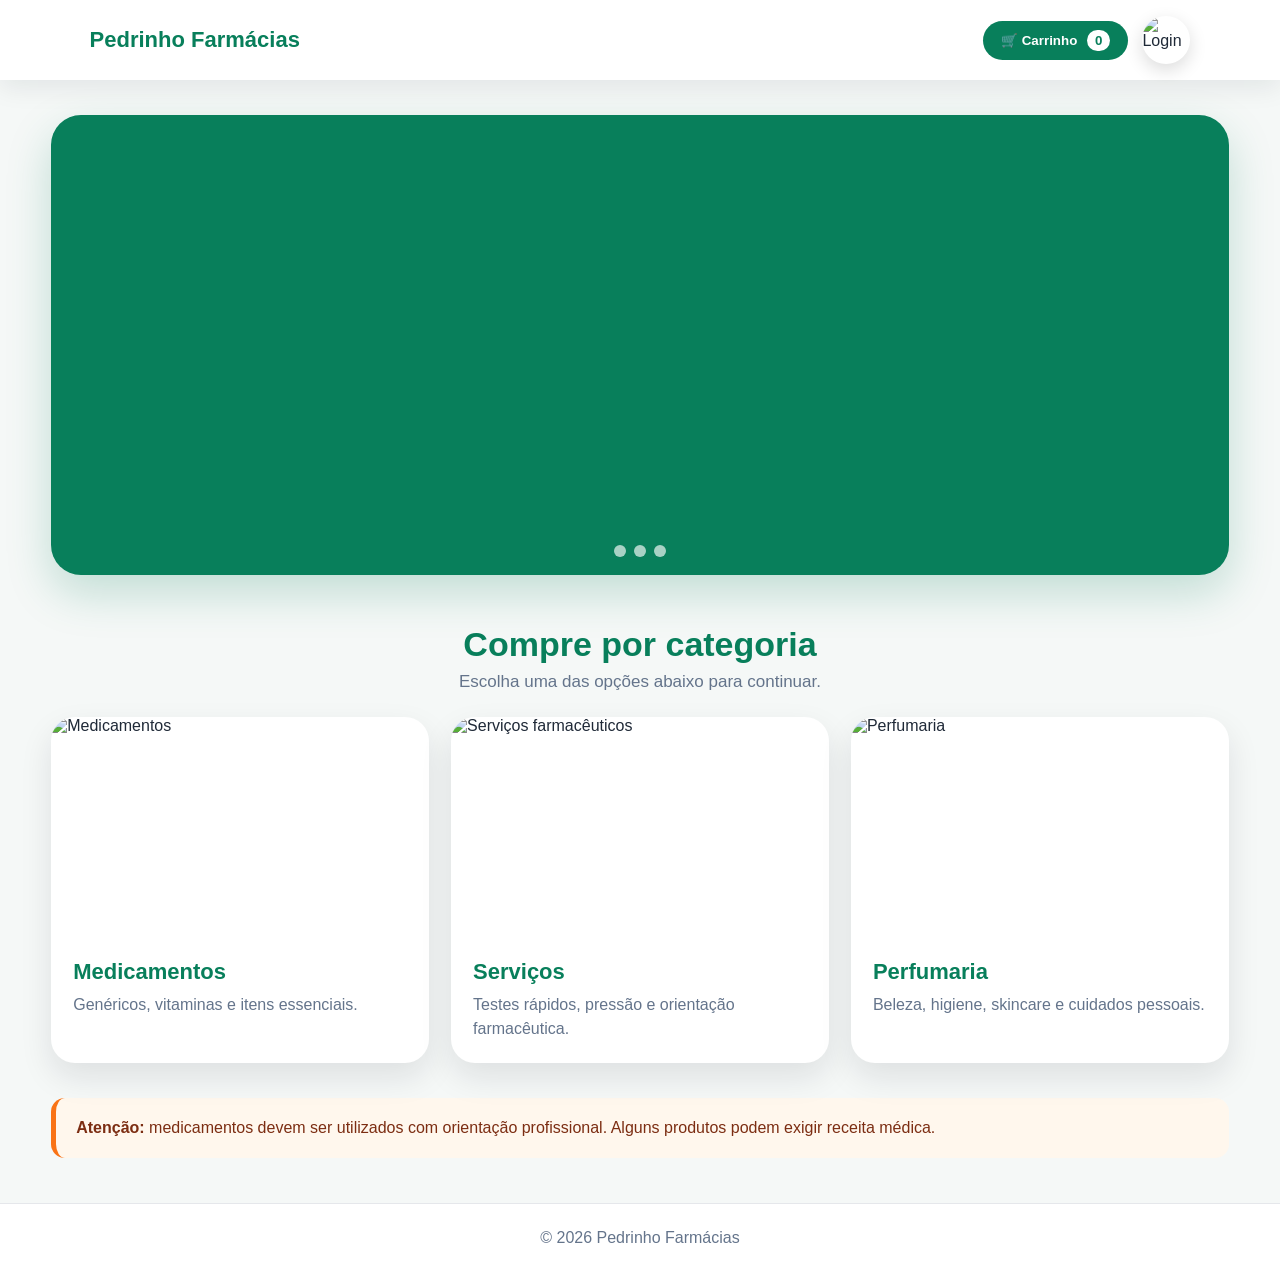
==== commit 91146b99: "falta ajustar sistema de qr code e correção de bugs alem da adição de feature de calculo de cep e fr" ====
--- a/index.html
+++ b/index.html
@@ -2,529 +2,172 @@
 <html lang="pt-BR">
 <head>
   <meta charset="UTF-8" />
-  <meta name="viewport" content="width=device-width, initial-scale=1" />
+  <meta name="viewport" content="width=device-width, initial-scale=1.0" />
+  <title>Pedrinho Farmácias</title>
 
-  <title>Pedrinho Farmácias | E-commerce</title>
-
-  <link rel="stylesheet" href="https://cdn.jsdelivr.net/npm/@picocss/pico@1/css/pico.min.css" />
   <link rel="stylesheet" href="style.css" />
 </head>
 
 <body>
 
-  <nav class="container-fluid">
-    <ul>
-      <li>
-        <strong>Pedrinho Farmácias</strong>
-      </li>
-    </ul>
-
-    <ul>
-      <li><a href="index.html">Início</a></li>
-      <li><a href="medicamentos.html">Medicamentos</a></li>
-      <li><a href="servicos.html">Serviços</a></li>
-      <li><a href="perfumaria.html">Perfumaria</a></li>
-      <li><a href="login.html">Login</a></li>
-      <li>
-        <button class="cart-nav-button" type="button" onclick="openCart()">
-          🛒 Carrinho <span id="cart-count">0</span>
-        </button>
-      </li>
-    </ul>
-  </nav>
-
-  <aside class="cart-sidebar" id="cart-sidebar">
-    <div class="cart-header">
-      <div>
-        <h2>Seu carrinho</h2>
-        <p>Confira seus produtos antes de finalizar.</p>
-      </div>
-
-      <button class="cart-close" type="button" onclick="closeCart()">×</button>
+  <header class="topo">
+    <div class="logo">
+      <strong>Pedrinho Farmácias</strong>
     </div>
 
-    <div class="cart-items" id="cart-items">
-      <p class="empty-cart">Seu carrinho está vazio.</p>
+    <div class="acoes-topo">
+      <button class="botao-carrinho" type="button">
+        🛒 Carrinho
+        <span>0</span>
+      </button>
+      
+
+      <a href="login.html" class="login-imagem">
+        <img
+          src="https://images.unsplash.com/photo-1494790108377-be9c29b29330?auto=format&fit=crop&w=200&q=80"
+          alt="Login"
+        />
+      </a>
     </div>
-
-    <div class="cart-footer">
-      <div class="cart-total final">
-        <span>Total</span>
-        <strong id="cart-total">R$ 0,00</strong>
-      </div>
-
-      <button type="button" class="checkout-button" onclick="finishOrder()">
-        Finalizar pelo WhatsApp
-      </button>
-
-      <button type="button" class="clear-cart-button" onclick="clearCart()">
-        Limpar carrinho
-      </button>
-    </div>
-  </aside>
-
-  <div class="cart-overlay" id="cart-overlay" onclick="closeCart()"></div>
+  </header>
 
   <main class="container">
-    <div class="grid">
-      <section>
 
-        <section class="hero-carousel" aria-label="Carrossel principal da Pedrinho Farmácias">
+    <section class="carrossel">
 
-          <article class="slide active">
-            <div class="hero-content">
-              <span class="eyebrow">Entrega rápida • Compra segura • Farmacêutico disponível</span>
+      <article class="slide slide-1">
+        <div class="conteudo-slide">
+          <span>Entrega rápida • Compra segura</span>
+          <h1>Cuidado de farmácia com preço de e-commerce.</h1>
+          <p>
+            Medicamentos, vitaminas, perfumaria e serviços farmacêuticos
+            em uma experiência moderna, segura e prática.
+          </p>
 
-              <h1>Cuidado de farmácia com preço de e-commerce.</h1>
-
-              <p>
-                Medicamentos, vitaminas, perfumaria e serviços farmacêuticos
-                em uma experiência moderna, segura e prática.
-              </p>
-
-              <div class="hero-actions">
-                <a class="btn-light" href="#produtos">Ver ofertas</a>
-                <a class="btn-outline" href="#categorias">Explorar categorias</a>
-              </div>
-            </div>
-
-            <div class="hero-image">
-              <img
-                src="https://images.unsplash.com/photo-1587854692152-cbe660dbde88?auto=format&fit=crop&w=1200&q=80"
-                alt="Farmácia moderna com medicamentos organizados"
-              />
-
-              <div class="floating-card">
-                <strong>Até 35% OFF</strong>
-                Ofertas selecionadas para cuidar da sua saúde.
-              </div>
-            </div>
-          </article>
-
-          <article class="slide">
-            <div class="hero-content">
-              <span class="eyebrow">Serviços de saúde • Atendimento humanizado</span>
-
-              <h1>Mais que vender produtos: a gente cuida de você.</h1>
-
-              <p>
-                Aferição de pressão, testes rápidos, orientação farmacêutica
-                e acompanhamento para facilitar sua rotina.
-              </p>
-
-              <div class="hero-actions">
-                <a class="btn-light" href="servicos.html">Conhecer serviços</a>
-                <a class="btn-outline" href="#newsletter">Receber novidades</a>
-              </div>
-            </div>
-
-            <div class="hero-image">
-              <img
-                src="https://images.unsplash.com/photo-1631549916768-4119b2e5f926?auto=format&fit=crop&w=1200&q=80"
-                alt="Farmacêutica atendendo cliente"
-              />
-
-              <div class="floating-card">
-                <strong>Orientação segura</strong>
-                Atendimento farmacêutico para comprar melhor.
-              </div>
-            </div>
-          </article>
-
-          <article class="slide">
-            <div class="hero-content">
-              <span class="eyebrow">Beleza • Higiene • Bem-estar</span>
-
-              <h1>Perfumaria completa para sua rotina de cuidado.</h1>
-
-              <p>
-                Dermocosméticos, skincare, higiene, cabelo, corpo e produtos
-                de beleza com preços especiais.
-              </p>
-
-              <div class="hero-actions">
-                <a class="btn-light" href="perfumaria.html">Comprar perfumaria</a>
-                <a class="btn-outline" href="#categorias">Ver categorias</a>
-              </div>
-            </div>
-
-            <div class="hero-image">
-              <img
-                src="https://images.unsplash.com/photo-1596462502278-27bfdc403348?auto=format&fit=crop&w=1200&q=80"
-                alt="Produtos de beleza"
-              />
-
-              <div class="floating-card">
-                <strong>Combo beleza</strong>
-                Cuidados pessoais com economia.
-              </div>
-            </div>
-          </article>
-
-          <div class="carousel-controls">
-            <button class="dot active" type="button" aria-label="Slide 1"></button>
-            <button class="dot" type="button" aria-label="Slide 2"></button>
-            <button class="dot" type="button" aria-label="Slide 3"></button>
-          </div>
-
-        </section>
-
-        <div class="benefits">
-          <article class="benefit">
-            <img
-              src="https://images.unsplash.com/photo-1586528116311-ad8dd3c8310d?auto=format&fit=crop&w=300&q=80"
-              alt="Entrega rápida"
-            />
-            <h3>Entrega rápida</h3>
-            <p>Receba seus produtos com praticidade.</p>
-          </article>
-
-          <article class="benefit">
-            <img
-              src="https://images.unsplash.com/photo-1556742049-0cfed4f6a45d?auto=format&fit=crop&w=300&q=80"
-              alt="Compra segura"
-            />
-            <h3>Compra segura</h3>
-            <p>Carrinho com total automático e pedido pelo WhatsApp.</p>
-          </article>
-
-          <article class="benefit">
-            <img
-              src="https://images.unsplash.com/photo-1582719471384-894fbb16e074?auto=format&fit=crop&w=300&q=80"
-              alt="Serviços rápidos"
-            />
-            <h3>Serviços rápidos</h3>
-            <p>Atendimento farmacêutico perto de você.</p>
-          </article>
-
-          <article class="benefit">
-            <img
-              src="https://images.unsplash.com/photo-1631815588090-d4bfec5b1ccb?auto=format&fit=crop&w=300&q=80"
-              alt="Orientação farmacêutica"
-            />
-            <h3>Orientação</h3>
-            <p>Suporte para comprar com mais confiança.</p>
-          </article>
-        </div>
-
-        <div class="section-title" id="categorias">
-          <div>
-            <hgroup>
-              <h2>Compre por categoria</h2>
-              <h3>Escolha o departamento ideal</h3>
-            </hgroup>
-
-            <p>
-              Encontre medicamentos, perfumaria e serviços de saúde com poucos cliques.
-            </p>
+          <div class="botoes-slide">
+            <a href="#categorias" class="btn-principal">Ver categorias</a>
+            <a href="login.html" class="btn-secundario">Entrar</a>
           </div>
         </div>
 
-        <div class="category-grid">
+        <div class="imagem-slide">
+          <img
+            src="https://images.unsplash.com/photo-1587854692152-cbe660dbde88?auto=format&fit=crop&w=1200&q=80"
+            alt="Farmácia moderna"
+          />
+        </div>
+      </article>
 
-          <a class="category-card" href="medicamentos.html">
-            <img
-              src="https://images.unsplash.com/photo-1584308666744-24d5c474f2ae?auto=format&fit=crop&w=900&q=80"
-              alt="Medicamentos"
-            />
+      <article class="slide slide-2">
+        <div class="conteudo-slide">
+          <span>Serviços de saúde</span>
+          <h1>Mais que vender produtos: a gente cuida de você.</h1>
+          <p>
+            Aferição de pressão, testes rápidos, orientação farmacêutica
+            e atendimento humanizado.
+          </p>
 
-            <div class="category-body">
-              <h3>Medicamentos</h3>
-              <p>Genéricos, vitaminas e itens essenciais.</p>
-            </div>
-          </a>
-
-          <a class="category-card" href="servicos.html">
-            <img
-              src="https://images.unsplash.com/photo-1576091160550-2173dba999ef?auto=format&fit=crop&w=900&q=80"
-              alt="Serviços farmacêuticos"
-            />
-
-            <div class="category-body">
-              <h3>Serviços</h3>
-              <p>Testes rápidos, pressão e orientação.</p>
-            </div>
-          </a>
-
-          <a class="category-card" href="perfumaria.html">
-            <img
-              src="https://images.unsplash.com/photo-1571781926291-c477ebfd024b?auto=format&fit=crop&w=900&q=80"
-              alt="Perfumaria"
-            />
-
-            <div class="category-body">
-              <h3>Perfumaria</h3>
-              <p>Beleza, higiene, skincare e cuidados pessoais.</p>
-            </div>
-          </a>
-
-        </div>
-
-        <div class="pharmacy-warning">
-          <strong>Atenção:</strong>
-          Medicamentos devem ser utilizados com orientação profissional.
-          Alguns produtos podem exigir receita médica.
-        </div>
-
-        <div class="section-title" id="produtos">
-          <div>
-            <hgroup>
-              <h2>Ofertas em destaque</h2>
-              <h3>Produtos mais procurados da semana</h3>
-            </hgroup>
-
-            <p>
-              Use a busca ou os filtros para encontrar rapidamente o que precisa.
-            </p>
-          </div>
-
-          <button class="cart-secondary-button" type="button" onclick="openCart()">
-            Ver carrinho
-          </button>
-        </div>
-
-        <div class="product-tools">
-          <input
-            type="search"
-            id="product-search"
-            placeholder="Buscar produto..."
-            aria-label="Buscar produto"
-          />
-
-          <div class="filter-buttons">
-            <button type="button" class="filter-btn active" data-filter="all">Todos</button>
-            <button type="button" class="filter-btn" data-filter="medicamento">Medicamentos</button>
-            <button type="button" class="filter-btn" data-filter="perfumaria">Perfumaria</button>
-            <button type="button" class="filter-btn" data-filter="servico">Serviços</button>
+          <div class="botoes-slide">
+            <a href="servicos.html" class="btn-principal">Conhecer serviços</a>
+            <a href="#categorias" class="btn-secundario">Ver opções</a>
           </div>
         </div>
 
-        <div class="product-grid">
+        <div class="imagem-slide">
+          <img
+            src="https://images.unsplash.com/photo-1631549916768-4119b2e5f926?auto=format&fit=crop&w=1200&q=80"
+            alt="Farmacêutica atendendo cliente"
+          />
+        </div>
+      </article>
 
-          <article class="product-card" data-name="Kit Medicamentos Essenciais" data-category="medicamento">
-            <img
-              src="https://images.unsplash.com/photo-1628771065518-0d82f1938462?auto=format&fit=crop&w=900&q=80"
-              alt="Kit medicamentos"
-            />
+      <article class="slide slide-3">
+        <div class="conteudo-slide">
+          <span>Beleza • Higiene • Bem-estar</span>
+          <h1>Perfumaria completa para sua rotina de cuidado.</h1>
+          <p>
+            Dermocosméticos, skincare, higiene, cabelo, corpo e produtos
+            de beleza com preços especiais.
+          </p>
 
-            <div class="product-body">
-              <span class="product-tag">Medicamento</span>
-              <h3>Kit Medicamentos Essenciais</h3>
-              <p>Itens básicos para cuidado diário. Consulte um farmacêutico em caso de dúvidas.</p>
-
-              <div class="product-meta">
-                <span class="price">
-                  <small>R$ 59,90</small>
-                  R$ 39,90
-                </span>
-
-                <button
-                  class="buy-button"
-                  onclick="addToCart('Kit Medicamentos Essenciais', 39.90, 'https://images.unsplash.com/photo-1628771065518-0d82f1938462?auto=format&fit=crop&w=300&q=80')"
-                >
-                  Comprar
-                </button>
-              </div>
-            </div>
-          </article>
-
-          <article class="product-card" data-name="Vitaminas e Imunidade" data-category="medicamento">
-            <img
-              src="https://images.unsplash.com/photo-1620916566398-39f1143ab7be?auto=format&fit=crop&w=900&q=80"
-              alt="Vitaminas"
-            />
-
-            <div class="product-body">
-              <span class="product-tag">Suplemento</span>
-              <h3>Vitaminas e Imunidade</h3>
-              <p>Suplementos para bem-estar, energia e rotina saudável.</p>
-
-              <div class="product-meta">
-                <span class="price">
-                  <small>R$ 84,90</small>
-                  R$ 64,90
-                </span>
-
-                <button
-                  class="buy-button"
-                  onclick="addToCart('Vitaminas e Imunidade', 64.90, 'https://images.unsplash.com/photo-1620916566398-39f1143ab7be?auto=format&fit=crop&w=300&q=80')"
-                >
-                  Comprar
-                </button>
-              </div>
-            </div>
-          </article>
-
-          <article class="product-card" data-name="Combo Skincare" data-category="perfumaria">
-            <img
-              src="https://images.unsplash.com/photo-1556229010-6c3f2c9ca5f8?auto=format&fit=crop&w=900&q=80"
-              alt="Skincare"
-            />
-
-            <div class="product-body">
-              <span class="product-tag">Perfumaria</span>
-              <h3>Combo Skincare</h3>
-              <p>Cuidados para pele com toque premium e preço especial.</p>
-
-              <div class="product-meta">
-                <span class="price">
-                  <small>R$ 119,90</small>
-                  R$ 89,90
-                </span>
-
-                <button
-                  class="buy-button"
-                  onclick="addToCart('Combo Skincare', 89.90, 'https://images.unsplash.com/photo-1556229010-6c3f2c9ca5f8?auto=format&fit=crop&w=300&q=80')"
-                >
-                  Comprar
-                </button>
-              </div>
-            </div>
-          </article>
-
-          <article class="product-card" data-name="Medicamento Genérico" data-category="medicamento">
-            <img
-              src="https://images.unsplash.com/photo-1584308666744-24d5c474f2ae?auto=format&fit=crop&w=900&q=80"
-              alt="Medicamento genérico"
-            />
-
-            <div class="product-body">
-              <span class="product-tag">Genérico</span>
-              <h3>Medicamento Genérico</h3>
-              <p>Economia e qualidade. Medicamento sujeito à orientação farmacêutica.</p>
-
-              <div class="product-meta">
-                <span class="price">
-                  <small>R$ 34,90</small>
-                  R$ 24,90
-                </span>
-
-                <button
-                  class="buy-button"
-                  onclick="addToCart('Medicamento Genérico', 24.90, 'https://images.unsplash.com/photo-1584308666744-24d5c474f2ae?auto=format&fit=crop&w=300&q=80')"
-                >
-                  Comprar
-                </button>
-              </div>
-            </div>
-          </article>
-
-          <article class="product-card" data-name="Perfume Especial" data-category="perfumaria">
-            <img
-              src="https://images.unsplash.com/photo-1541643600914-78b084683601?auto=format&fit=crop&w=900&q=80"
-              alt="Perfume"
-            />
-
-            <div class="product-body">
-              <span class="product-tag">Beleza</span>
-              <h3>Perfume Especial</h3>
-              <p>Fragrância marcante para todos os momentos.</p>
-
-              <div class="product-meta">
-                <span class="price">
-                  <small>R$ 149,90</small>
-                  R$ 109,90
-                </span>
-
-                <button
-                  class="buy-button"
-                  onclick="addToCart('Perfume Especial', 109.90, 'https://images.unsplash.com/photo-1541643600914-78b084683601?auto=format&fit=crop&w=300&q=80')"
-                >
-                  Comprar
-                </button>
-              </div>
-            </div>
-          </article>
-
-          <article class="product-card" data-name="Teste Rápido" data-category="servico">
-            <img
-              src="https://images.unsplash.com/photo-1582719471384-894fbb16e074?auto=format&fit=crop&w=900&q=80"
-              alt="Teste rápido"
-            />
-
-            <div class="product-body">
-              <span class="product-tag">Serviço</span>
-              <h3>Teste Rápido</h3>
-              <p>Praticidade e prevenção com atendimento seguro.</p>
-
-              <div class="product-meta">
-                <span class="price">
-                  <small>R$ 39,90</small>
-                  R$ 24,90
-                </span>
-
-                <button
-                  class="buy-button"
-                  onclick="addToCart('Teste Rápido', 24.90, 'https://images.unsplash.com/photo-1582719471384-894fbb16e074?auto=format&fit=crop&w=300&q=80')"
-                >
-                  Comprar
-                </button>
-              </div>
-            </div>
-          </article>
-
+          <div class="botoes-slide">
+            <a href="perfumaria.html" class="btn-principal">Comprar perfumaria</a>
+            <a href="#categorias" class="btn-secundario">Ver categorias</a>
+          </div>
         </div>
 
-        <section class="promo-band">
-          <h2>E-commerce de farmácia com carrinho inteligente.</h2>
+        <div class="imagem-slide">
+          <img
+            src="https://images.unsplash.com/photo-1596462502278-27bfdc403348?auto=format&fit=crop&w=1200&q=80"
+            alt="Produtos de beleza"
+          />
+        </div>
+      </article>
 
-          <p>
-            Adicione produtos, altere quantidades e envie o pedido diretamente pelo WhatsApp.
-          </p>
+      <div class="bolinhas">
+        <span></span>
+        <span></span>
+        <span></span>
+      </div>
 
-          <button class="btn-light" type="button" onclick="openCart()">
-            Abrir carrinho
-          </button>
-        </section>
+    </section>
 
-      </section>
-    </div>
+    <section class="titulo-secao" id="categorias">
+      <h2>Compre por categoria</h2>
+      <p>Escolha uma das opções abaixo para continuar.</p>
+    </section>
+
+    <section class="cards-categorias">
+
+      <a href="medicamentos.html" class="card-categoria">
+        <img
+          src="https://images.unsplash.com/photo-1584308666744-24d5c474f2ae?auto=format&fit=crop&w=900&q=80"
+          alt="Medicamentos"
+        />
+
+        <div>
+          <h3>Medicamentos</h3>
+          <p>Genéricos, vitaminas e itens essenciais.</p>
+        </div>
+      </a>
+
+      <a href="servicos.html" class="card-categoria">
+        <img
+          src="https://images.unsplash.com/photo-1576091160550-2173dba999ef?auto=format&fit=crop&w=900&q=80"
+          alt="Serviços farmacêuticos"
+        />
+
+        <div>
+          <h3>Serviços</h3>
+          <p>Testes rápidos, pressão e orientação farmacêutica.</p>
+        </div>
+      </a>
+
+      <a href="perfumaria.html" class="card-categoria">
+        <img
+          src="https://images.unsplash.com/photo-1571781926291-c477ebfd024b?auto=format&fit=crop&w=900&q=80"
+          alt="Perfumaria"
+        />
+
+        <div>
+          <h3>Perfumaria</h3>
+          <p>Beleza, higiene, skincare e cuidados pessoais.</p>
+        </div>
+      </a>
+
+    </section>
+
+    <section class="aviso">
+      <strong>Atenção:</strong>
+      medicamentos devem ser utilizados com orientação profissional.
+      Alguns produtos podem exigir receita médica.
+    </section>
+
   </main>
 
-  <section aria-label="Subscribe example" id="newsletter">
-    <div class="container">
-      <article>
-        <hgroup>
-          <h2>Receba ofertas da Pedrinho Farmácias</h2>
-          <h3>Cadastre-se para ganhar cupons e novidades</h3>
-        </hgroup>
-
-        <form class="grid">
-          <input
-            type="text"
-            name="firstname"
-            placeholder="Seu nome"
-            aria-label="Seu nome"
-            required
-          />
-
-          <input
-            type="email"
-            name="email"
-            placeholder="Seu e-mail"
-            aria-label="Seu e-mail"
-            required
-          />
-
-          <button type="submit">
-            Quero receber
-          </button>
-        </form>
-      </article>
-    </div>
-  </section>
-
-  <footer class="container">
-    <small>
-      <a href="medicamentos.html">Medicamentos</a> •
-      <a href="servicos.html">Serviços</a> •
-      <a href="perfumaria.html">Perfumaria</a> •
-      <a href="https://wa.me/555596601385" target="_blank">WhatsApp</a> •
-      © 2026 Pedrinho Farmácias
-    </small>
+  <footer class="rodape">
+    <p>© 2026 Pedrinho Farmácias</p>
   </footer>
 
-  <script src="script.js"></script>
-
 </body>
-</html>x  x+</html>
--- a/style.css
+++ b/style.css
@@ -1,23 +1,29 @@
+/* =====================================================
+   PEDRINHO FARMÁCIAS - STYLE.CSS FINAL
+===================================================== */
+
 :root {
-  --primary: #007a53;
-  --primary-dark: #004b35;
-  --primary-light: #e5fff5;
-  --accent: #ffb703;
-  --accent-dark: #f59e0b;
-  --danger: #dc2626;
-  --dark: #10231d;
-  --muted: #64748b;
-  --line: rgba(15, 23, 42, 0.1);
-  --background: #f5fbf8;
-  --white: #ffffff;
-  --shadow-sm: 0 8px 22px rgba(15, 23, 42, 0.08);
-  --shadow: 0 18px 45px rgba(0, 75, 53, 0.16);
-  --shadow-hover: 0 26px 70px rgba(0, 75, 53, 0.24);
-  --radius: 22px;
-  --radius-lg: 34px;
-}
+  --verde: #087f5b;
+  --verde-escuro: #064e3b;
+  --verde-claro: #e6f4ef;
+  --branco: #ffffff;
+  --fundo: #f5f8f7;
+  --texto: #1f2937;
+  --cinza: #64748b;
+  --linha: #e5e7eb;
+  --vermelho: #991b1b;
+  --vermelho-claro: #fee2e2;
+  --laranja: #f97316;
+  --sombra: 0 14px 32px rgba(15, 23, 42, 0.1);
+  --sombra-forte: 0 18px 45px rgba(8, 127, 91, 0.22);
+  --radius: 24px;
+}
+
+/* RESET */
 
 * {
+  margin: 0;
+  padding: 0;
   box-sizing: border-box;
 }
 
@@ -26,23 +32,14 @@
 }
 
 body {
-  margin: 0;
-  color: var(--dark);
-  background:
-    radial-gradient(circle at top left, rgba(0, 122, 83, 0.13), transparent 32%),
-    linear-gradient(180deg, #f5fbf8 0%, #ffffff 44%, #f4f8fb 100%);
-}
-
-body::before {
-  content: "Entrega rápida • Compra segura • Atendimento farmacêutico";
-  display: block;
-  width: 100%;
-  padding: 0.55rem 1rem;
-  background: linear-gradient(135deg, var(--primary-dark), var(--primary));
-  color: #ffffff;
-  text-align: center;
-  font-size: 0.88rem;
-  font-weight: 800;
+  font-family: Arial, Helvetica, sans-serif;
+  background: var(--fundo);
+  color: var(--texto);
+}
+
+a {
+  text-decoration: none;
+  color: inherit;
 }
 
 img {
@@ -50,2048 +47,1258 @@
   display: block;
 }
 
-a {
-  text-decoration: none;
-}
-
-/* NAVBAR */
-
-nav.container-fluid {
+.hidden {
+  display: none !important;
+}
+
+.container {
+  width: min(1200px, 92%);
+  margin: 0 auto;
+}
+
+/* TOPO */
+
+.topo {
+  width: 100%;
   position: sticky;
   top: 0;
-  z-index: 50;
-  padding: 0.9rem 2rem;
+  z-index: 100;
+  display: flex;
+  align-items: center;
+  justify-content: space-between;
+  padding: 16px 7%;
   background: rgba(255, 255, 255, 0.96);
-  backdrop-filter: blur(18px);
-  border-bottom: 1px solid rgba(0, 122, 83, 0.14);
-  box-shadow: 0 10px 28px rgba(15, 23, 42, 0.08);
-}
-
-nav ul {
+  backdrop-filter: blur(12px);
+  box-shadow: 0 8px 24px rgba(15, 23, 42, 0.08);
+}
+
+.logo strong {
+  font-size: 22px;
+  color: var(--verde);
+}
+
+.acoes-topo {
+  display: flex;
   align-items: center;
-}
-
-nav strong {
-  color: var(--primary);
-  font-size: 1.28rem;
-  font-weight: 950;
-  letter-spacing: -0.03em;
-}
-
-nav a {
-  color: var(--dark);
-  font-weight: 850;
-  font-size: 0.96rem;
-}
-
-nav a:hover {
-  color: var(--primary);
-}
-
-/* ESTRUTURA */
-
-main.container {
-  padding-top: 1.3rem;
+  gap: 14px;
+}
+
+.botao-carrinho,
+.botao-voltar,
+.botao-restaurar,
+.botao-comprar,
+.checkout-button,
+.login-button,
+.admin-secondary-button {
+  border: none;
+  background: var(--verde);
+  color: var(--branco);
+  padding: 12px 18px;
+  border-radius: 999px;
+  font-weight: bold;
+  cursor: pointer;
+  transition: 0.2s;
+}
+
+.botao-carrinho:hover,
+.botao-voltar:hover,
+.botao-restaurar:hover,
+.botao-comprar:hover,
+.checkout-button:hover,
+.login-button:hover,
+.admin-secondary-button:hover {
+  background: var(--verde-escuro);
+  transform: translateY(-2px);
+}
+
+.botao-carrinho span {
+  background: var(--branco);
+  color: var(--verde);
+  padding: 3px 8px;
+  border-radius: 999px;
+  margin-left: 6px;
+}
+
+.botao-voltar {
+  background: var(--verde-claro);
+  color: var(--verde);
+}
+
+.botao-voltar:hover {
+  background: var(--verde);
+  color: var(--branco);
+}
+
+.botao-sair,
+.logout-button,
+.clear-cart-button {
+  border: none;
+  background: var(--vermelho-claro);
+  color: var(--vermelho);
+  padding: 12px 18px;
+  border-radius: 999px;
+  font-weight: bold;
+  cursor: pointer;
+  transition: 0.2s;
+}
+
+.botao-sair:hover,
+.logout-button:hover,
+.clear-cart-button:hover {
+  background: #fecaca;
+  transform: translateY(-2px);
+}
+
+.login-imagem {
+  width: 48px;
+  height: 48px;
+  border-radius: 50%;
+  overflow: hidden;
+  display: block;
+  box-shadow: 0 6px 18px rgba(0, 0, 0, 0.14);
+  transition: 0.2s;
+}
+
+.login-imagem:hover {
+  transform: translateY(-2px);
+}
+
+.login-imagem img {
+  width: 100%;
+  height: 100%;
+  object-fit: cover;
 }
 
 /* CARROSSEL */
 
-.hero-carousel {
-  margin-top: 1.5rem;
+.carrossel {
   position: relative;
+  width: 100%;
+  height: 460px;
+  margin: 35px 0;
   overflow: hidden;
-  border-radius: var(--radius-lg);
-  height: 620px;
-  min-height: 620px;
-  box-shadow: var(--shadow);
-  background: var(--primary-dark);
-  isolation: isolate;
+  border-radius: 30px;
+  background: var(--verde);
+  box-shadow: var(--sombra-forte);
 }
 
 .slide {
   position: absolute;
   inset: 0;
   display: grid;
-  grid-template-columns: 1fr 0.9fr;
-  gap: 2.5rem;
+  grid-template-columns: 1.1fr 0.9fr;
+  opacity: 0;
+  animation: trocarSlide 15s infinite;
+}
+
+.slide-1 {
+  animation-delay: 0s;
+}
+
+.slide-2 {
+  animation-delay: 5s;
+}
+
+.slide-3 {
+  animation-delay: 10s;
+}
+
+.servicos-carrossel .slide,
+.medicamentos-carrossel .slide,
+.perfumaria-carrossel .slide {
+  opacity: 1;
+  animation: none;
+}
+
+@keyframes trocarSlide {
+  0% {
+    opacity: 0;
+  }
+
+  6% {
+    opacity: 1;
+  }
+
+  30% {
+    opacity: 1;
+  }
+
+  36% {
+    opacity: 0;
+  }
+
+  100% {
+    opacity: 0;
+  }
+}
+
+.conteudo-slide {
+  padding: 60px;
+  display: flex;
+  flex-direction: column;
+  justify-content: center;
+  color: var(--branco);
+  background: linear-gradient(135deg, var(--verde), #12b886);
+}
+
+.conteudo-slide span {
+  font-size: 14px;
+  font-weight: bold;
+  text-transform: uppercase;
+  letter-spacing: 1px;
+  margin-bottom: 18px;
+}
+
+.conteudo-slide h1 {
+  font-size: clamp(32px, 4vw, 58px);
+  line-height: 1.05;
+  margin-bottom: 18px;
+}
+
+.conteudo-slide p {
+  font-size: 18px;
+  line-height: 1.6;
+  max-width: 600px;
+  margin-bottom: 26px;
+}
+
+.botoes-slide {
+  display: flex;
+  flex-wrap: wrap;
+  gap: 12px;
+}
+
+.btn-principal,
+.btn-secundario {
+  padding: 13px 20px;
+  border-radius: 999px;
+  font-weight: bold;
+  transition: 0.2s;
+}
+
+.btn-principal {
+  background: var(--branco);
+  color: var(--verde);
+}
+
+.btn-secundario {
+  border: 1px solid var(--branco);
+  color: var(--branco);
+}
+
+.btn-principal:hover,
+.btn-secundario:hover {
+  transform: translateY(-2px);
+}
+
+.imagem-slide {
+  height: 100%;
+  overflow: hidden;
+}
+
+.imagem-slide img {
+  width: 100%;
+  height: 100%;
+  object-fit: cover;
+}
+
+.bolinhas {
+  position: absolute;
+  bottom: 18px;
+  left: 50%;
+  transform: translateX(-50%);
+  display: flex;
+  gap: 8px;
+  z-index: 10;
+}
+
+.bolinhas span {
+  width: 12px;
+  height: 12px;
+  border-radius: 50%;
+  background: rgba(255, 255, 255, 0.65);
+}
+
+/* TÍTULOS */
+
+.titulo-secao {
+  text-align: center;
+  margin: 50px 0 25px;
+}
+
+.titulo-secao h2 {
+  font-size: 34px;
+  color: var(--verde);
+  margin-bottom: 8px;
+}
+
+.titulo-secao p {
+  color: var(--cinza);
+  font-size: 17px;
+}
+
+/* CARDS DE CATEGORIA */
+
+.cards-categorias {
+  display: grid;
+  grid-template-columns: repeat(3, 1fr);
+  gap: 22px;
+  margin-bottom: 35px;
+}
+
+.card-categoria {
+  background: var(--branco);
+  border-radius: var(--radius);
+  overflow: hidden;
+  box-shadow: var(--sombra);
+  transition: 0.2s;
+}
+
+.card-categoria:hover {
+  transform: translateY(-6px);
+  box-shadow: 0 18px 42px rgba(15, 23, 42, 0.16);
+}
+
+.card-categoria img {
+  width: 100%;
+  height: 220px;
+  object-fit: cover;
+}
+
+.card-categoria div {
+  padding: 22px;
+}
+
+.card-categoria h3 {
+  font-size: 22px;
+  color: var(--verde);
+  margin-bottom: 8px;
+}
+
+.card-categoria p {
+  color: var(--cinza);
+  line-height: 1.5;
+}
+
+/* AVISO */
+
+.aviso {
+  background: #fff7ed;
+  border-left: 5px solid var(--laranja);
+  padding: 18px 20px;
+  border-radius: 14px;
+  margin: 25px 0 45px;
+  color: #7c2d12;
+  line-height: 1.5;
+}
+
+/* BUSCA E FILTROS */
+
+.ferramentas-produtos {
+  display: flex;
   align-items: center;
-  padding: clamp(2rem, 5vw, 5rem);
-  opacity: 0;
-  transform: scale(1.02);
-  transition: opacity 0.7s ease, transform 0.7s ease;
-  pointer-events: none;
-}
-
-.slide.active {
-  opacity: 1;
-  transform: scale(1);
-  pointer-events: auto;
-}
-
-.slide::before {
-  content: "";
-  position: absolute;
-  inset: 0;
-  z-index: -2;
-  background:
-    linear-gradient(120deg, rgba(0, 45, 32, 0.97), rgba(0, 122, 83, 0.86)),
-    url("https://images.unsplash.com/photo-1587854692152-cbe660dbde88?auto=format&fit=crop&w=1600&q=80");
-  background-size: cover;
-  background-position: center;
-}
-
-.slide:nth-child(2)::before {
-  background:
-    linear-gradient(120deg, rgba(0, 38, 61, 0.96), rgba(2, 132, 199, 0.78)),
-    url("https://images.unsplash.com/photo-1631549916768-4119b2e5f926?auto=format&fit=crop&w=1600&q=80");
-  background-size: cover;
-  background-position: center;
-}
-
-.slide:nth-child(3)::before {
-  background:
-    linear-gradient(120deg, rgba(92, 43, 0, 0.96), rgba(245, 158, 11, 0.78)),
-    url("https://images.unsplash.com/photo-1596462502278-27bfdc403348?auto=format&fit=crop&w=1600&q=80");
-  background-size: cover;
-  background-position: center;
-}
-
-.hero-content {
-  color: #ffffff;
-  max-width: 690px;
-}
-
-.eyebrow {
-  display: inline-flex;
-  padding: 0.6rem 1rem;
-  margin-bottom: 1.1rem;
+  justify-content: space-between;
+  gap: 18px;
+  margin-bottom: 25px;
+}
+
+.ferramentas-produtos input,
+.input-group input,
+.stock-table input {
+  width: 100%;
+  border: 1px solid #d1d5db;
+  padding: 13px 16px;
   border-radius: 999px;
-  background: rgba(255, 183, 3, 0.2);
-  border: 1px solid rgba(255, 183, 3, 0.65);
-  font-weight: 900;
-  color: #ffffff;
-}
-
-.hero-content h1 {
-  color: #ffffff;
-  font-size: clamp(2.4rem, 5vw, 4.9rem);
-  line-height: 0.97;
-  letter-spacing: -0.065em;
-  margin-bottom: 1rem;
-  text-shadow: 0 10px 26px rgba(0, 0, 0, 0.3);
-}
-
-.hero-content p {
-  color: rgba(255, 255, 255, 0.95);
-  font-size: 1.18rem;
-  max-width: 570px;
-  margin-bottom: 1.75rem;
-}
-
-.hero-actions {
-  display: flex;
-  gap: 0.85rem;
+  font-size: 15px;
+  outline: none;
+  background: var(--branco);
+}
+
+.ferramentas-produtos input {
+  max-width: 390px;
+}
+
+.ferramentas-produtos input:focus,
+.input-group input:focus,
+.stock-table input:focus {
+  border-color: var(--verde);
+  box-shadow: 0 0 0 4px rgba(8, 127, 91, 0.1);
+}
+
+.filtros {
+  display: flex;
   flex-wrap: wrap;
-}
-
-.btn-light,
-.btn-outline {
-  display: inline-flex;
-  align-items: center;
-  justify-content: center;
-  min-height: 52px;
-  padding: 0.85rem 1.45rem;
+  gap: 10px;
+}
+
+.filter-btn {
+  border: none;
+  padding: 11px 16px;
   border-radius: 999px;
-  font-weight: 950;
-  transition: 0.25s ease;
-}
-
-.btn-light {
-  background: var(--accent);
-  color: #1f2937;
-  box-shadow: 0 18px 30px rgba(255, 183, 3, 0.34);
-  border: none;
-}
-
-.btn-light:hover {
-  background: var(--accent-dark);
-  color: #ffffff;
-  transform: translateY(-2px);
-}
-
-.btn-outline {
-  color: #ffffff;
-  border: 2px solid rgba(255, 255, 255, 0.72);
-  background: rgba(255, 255, 255, 0.12);
-}
-
-.btn-outline:hover {
-  background: #ffffff;
-  color: var(--primary-dark);
-}
-
-.hero-image {
-  position: relative;
-}
-
-.hero-image img {
-  width: 100%;
-  height: 430px;
-  object-fit: cover;
-  border-radius: 30px;
-  box-shadow: 0 34px 85px rgba(0, 0, 0, 0.36);
-  border: 8px solid rgba(255, 255, 255, 0.22);
-}
-
-.floating-card {
-  position: absolute;
-  left: -1rem;
-  bottom: -1rem;
-  padding: 1rem 1.25rem;
-  border-radius: 22px;
-  background: #ffffff;
-  color: var(--dark);
-  box-shadow: var(--shadow);
-  max-width: 285px;
-  border-left: 6px solid var(--accent);
-}
-
-.floating-card strong {
-  display: block;
-  color: var(--primary);
-  font-size: 1.32rem;
-  margin-bottom: 0.2rem;
-}
-
-.carousel-controls {
-  position: absolute;
-  left: 50%;
-  bottom: 1.6rem;
-  transform: translateX(-50%);
-  display: flex;
-  gap: 0.65rem;
-  z-index: 10;
-}
-
-.dot {
-  width: 13px;
-  height: 13px;
-  padding: 0;
-  border: 0;
-  border-radius: 999px;
-  background: rgba(255, 255, 255, 0.55);
+  background: var(--verde-claro);
+  color: var(--verde);
+  font-weight: bold;
   cursor: pointer;
-}
-
-.dot.active {
-  width: 38px;
-  background: var(--accent);
-}
-
-/* BENEFÍCIOS */
-
-.benefits {
+  transition: 0.2s;
+}
+
+.filter-btn:hover,
+.filter-btn.active {
+  background: var(--verde);
+  color: var(--branco);
+}
+
+/* PRODUTOS */
+
+.grade-produtos {
   display: grid;
   grid-template-columns: repeat(4, 1fr);
-  gap: 1.1rem;
-  margin: 2rem 0 0;
-}
-
-.benefit {
-  padding: 1.25rem;
-  border-radius: 22px;
-  background: #ffffff;
-  border: 1px solid rgba(0, 122, 83, 0.12);
-  box-shadow: var(--shadow-sm);
-  transition: 0.25s ease;
-}
-
-.benefit:hover {
-  transform: translateY(-5px);
-  box-shadow: var(--shadow);
-}
-
-.benefit img {
-  width: 76px;
-  height: 76px;
-  object-fit: cover;
-  border-radius: 50%;
-  margin-bottom: 0.9rem;
-  border: 4px solid var(--primary-light);
-  box-shadow: 0 10px 24px rgba(0, 75, 53, 0.16);
-}
-
-.benefit h3 {
-  font-size: 1.05rem;
-  margin-bottom: 0.25rem;
-  color: var(--primary-dark);
-  font-weight: 900;
-}
-
-.benefit p {
-  color: var(--muted);
-  font-size: 0.92rem;
-  margin: 0;
-}
-
-/* TÍTULOS */
-
-.section-title {
-  margin: 5rem 0 1.6rem;
-  display: flex;
-  justify-content: space-between;
-  align-items: end;
-  gap: 1rem;
-}
-
-.section-title h2 {
-  color: var(--primary-dark);
-  font-size: clamp(2rem, 4vw, 3.35rem);
-  letter-spacing: -0.055em;
-  margin-bottom: 0.3rem;
-  font-weight: 950;
-}
-
-.section-title h3 {
-  color: var(--primary);
-  font-weight: 800;
-}
-
-.section-title p {
-  color: var(--muted);
-  margin: 0;
-  max-width: 620px;
-}
-
-.pharmacy-warning {
-  margin: 2rem 0;
-  padding: 1rem 1.25rem;
-  border-radius: 18px;
-  background: #fff7ed;
-  border: 1px solid rgba(245, 158, 11, 0.35);
-  color: #7c2d12;
-  font-weight: 750;
-}
-
-.pharmacy-warning strong {
-  color: #9a3412;
-}
-
-/* BUSCA E FILTROS */
-
-.product-tools {
-  display: grid;
-  grid-template-columns: 1fr auto;
-  gap: 1rem;
-  align-items: center;
-  margin-bottom: 1.5rem;
-}
-
-.filter-buttons {
-  display: flex;
-  flex-wrap: wrap;
-  gap: 0.5rem;
-}
-
-.filter-btn {
-  margin: 0;
-  border: 1px solid rgba(0, 122, 83, 0.18);
-  border-radius: 999px;
-  background: #ffffff;
-  color: var(--primary-dark);
-  font-weight: 850;
-}
-
-.filter-btn.active,
-.filter-btn:hover {
-  background: var(--primary);
-  color: #ffffff;
-}
-
-/* CATEGORIAS E PRODUTOS */
-
-.category-grid,
-.product-grid {
-  display: grid;
-  grid-template-columns: repeat(3, 1fr);
-  gap: 1.35rem;
-}
-
-.category-card,
-.product-card {
-  position: relative;
-  background: #ffffff;
-  border: 1px solid rgba(0, 75, 53, 0.12);
+  gap: 22px;
+  margin-bottom: 50px;
+}
+
+.produto-card {
+  background: var(--branco);
   border-radius: var(--radius);
   overflow: hidden;
-  box-shadow: var(--shadow-sm);
-  transition: transform 0.25s ease, box-shadow 0.25s ease;
-}
-
-.category-card:hover,
-.product-card:hover {
-  transform: translateY(-7px);
-  box-shadow: var(--shadow-hover);
-}
-
-.category-card img,
-.product-card img {
+  box-shadow: var(--sombra);
+  transition: 0.2s;
+}
+
+.produto-card:hover {
+  transform: translateY(-6px);
+  box-shadow: 0 18px 42px rgba(15, 23, 42, 0.16);
+}
+
+.produto-card img {
   width: 100%;
-  height: 240px;
+  height: 190px;
   object-fit: cover;
-  display: block;
-  filter: saturate(1.08) contrast(1.04);
-}
-
-.category-body,
-.product-body {
-  padding: 1.4rem;
-}
-
-.category-body h3,
-.product-body h3 {
-  color: var(--primary-dark);
-  font-size: 1.35rem;
-  letter-spacing: -0.035em;
-  margin-bottom: 0.35rem;
-  font-weight: 950;
-}
-
-.category-body p,
-.product-body p {
-  color: var(--muted);
-  margin-bottom: 0;
-}
-
-.product-card::before {
-  content: "Oferta";
-  position: absolute;
-  top: 1rem;
-  left: 1rem;
-  z-index: 5;
-  padding: 0.35rem 0.75rem;
+}
+
+.produto-body {
+  padding: 20px;
+}
+
+.produto-tag {
+  display: inline-block;
+  background: var(--verde-claro);
+  color: var(--verde);
+  padding: 6px 10px;
   border-radius: 999px;
-  background: var(--danger);
-  color: #ffffff;
-  font-size: 0.78rem;
-  font-weight: 950;
-  box-shadow: 0 10px 20px rgba(220, 38, 38, 0.26);
-}
-
-.product-body::after {
-  content: "Produto sujeito à disponibilidade em estoque.";
-  display: block;
-  margin-top: 1rem;
-  padding-top: 0.85rem;
-  border-top: 1px solid var(--line);
-  color: var(--muted);
-  font-size: 0.78rem;
-}
-
-.product-tag {
-  display: inline-flex;
-  margin-bottom: 0.75rem;
-  padding: 0.32rem 0.7rem;
-  border-radius: 999px;
-  background: var(--primary-light);
-  color: var(--primary-dark);
-  font-size: 0.78rem;
-  font-weight: 900;
-}
-
-.product-meta {
+  font-size: 12px;
+  font-weight: bold;
+  margin-bottom: 12px;
+}
+
+.produto-body h3 {
+  color: var(--texto);
+  font-size: 20px;
+  margin-bottom: 8px;
+}
+
+.produto-body p {
+  color: var(--cinza);
+  line-height: 1.5;
+  margin-bottom: 18px;
+}
+
+.produto-meta {
   display: flex;
   align-items: center;
   justify-content: space-between;
-  gap: 1rem;
-  margin-top: 1.15rem;
-}
-
-.price {
+  gap: 12px;
+}
+
+.preco {
+  font-size: 18px;
+  font-weight: bold;
+  color: var(--verde);
+}
+
+.preco small {
+  display: block;
+  color: #9ca3af;
+  text-decoration: line-through;
+  font-size: 13px;
+  margin-bottom: 2px;
+}
+
+/* CARRINHO */
+
+.cart-sidebar {
+  position: fixed;
+  top: 0;
+  right: -420px;
+  width: 390px;
+  max-width: 92%;
+  height: 100vh;
+  background: var(--branco);
+  z-index: 300;
+  padding: 24px;
+  box-shadow: -16px 0 40px rgba(15, 23, 42, 0.18);
+  transition: 0.3s;
   display: flex;
   flex-direction: column;
-  gap: 0.1rem;
-  font-weight: 950;
-  color: var(--primary);
-  font-size: 1.48rem;
-  line-height: 1.1;
-}
-
-.price small {
-  color: #94a3b8;
-  text-decoration: line-through;
-  font-weight: 800;
-  font-size: 0.86rem;
-}
-
-/* BOTÕES */
-
-.buy-button,
-.cart-nav-button,
-.cart-secondary-button {
-  margin: 0;
-  border-radius: 999px;
-  background: linear-gradient(135deg, var(--primary), var(--primary-dark));
+}
+
+.cart-sidebar.active {
+  right: 0;
+}
+
+.cart-header {
+  display: flex;
+  align-items: flex-start;
+  justify-content: space-between;
+  gap: 16px;
+  border-bottom: 1px solid var(--linha);
+  padding-bottom: 16px;
+}
+
+.cart-header h2 {
+  color: var(--verde);
+  margin-bottom: 5px;
+}
+
+.cart-header p {
+  color: var(--cinza);
+  font-size: 14px;
+}
+
+.cart-close {
   border: none;
-  color: white;
-  font-weight: 950;
-  box-shadow: 0 12px 24px rgba(0, 122, 83, 0.26);
-  transition: 0.25s ease;
-}
-
-.buy-button:hover,
-.cart-nav-button:hover,
-.cart-secondary-button:hover {
-  background: linear-gradient(135deg, var(--accent-dark), var(--accent));
-  color: #ffffff;
-  transform: translateY(-2px);
-}
-
-.cart-nav-button span {
-  display: inline-grid;
-  place-items: center;
-  min-width: 24px;
-  height: 24px;
-  margin-left: 0.35rem;
-  padding: 0 0.35rem;
-  border-radius: 999px;
-  background: var(--accent);
-  color: #1f2937;
-  font-weight: 950;
-}
-
-/* PROMO */
-
-.promo-band {
-  margin: 5rem 0 0;
-  padding: clamp(2rem, 5vw, 4rem);
-  border-radius: var(--radius-lg);
-  background:
-    radial-gradient(circle at top right, rgba(255, 183, 3, 0.55), transparent 36%),
-    linear-gradient(135deg, #003625, #007a53 60%, #00a86b);
-  color: white;
-  box-shadow: var(--shadow);
-}
-
-.promo-band h2 {
-  color: white;
-  max-width: 820px;
-  font-size: clamp(2rem, 4vw, 3.45rem);
-  letter-spacing: -0.055em;
-  font-weight: 950;
-}
-
-.promo-band p {
-  color: rgba(255, 255, 255, 0.92);
-  max-width: 670px;
-}
-
-/* NEWSLETTER */
-
-section[aria-label="Subscribe example"] {
-  margin-top: 5rem;
-  padding: 1rem 0 3rem;
-}
-
-section[aria-label="Subscribe example"] article {
-  border-radius: 32px;
-  background:
-    radial-gradient(circle at top right, rgba(0, 122, 83, 0.1), transparent 32%),
-    linear-gradient(135deg, #ffffff, #f0fff8);
-  box-shadow: var(--shadow);
-  border: 1px solid rgba(0, 122, 83, 0.14);
-}
-
-section[aria-label="Subscribe example"] h2 {
-  color: var(--primary-dark);
-  font-weight: 950;
-}
-
-input,
-button {
-  border-radius: 14px !important;
-}
-
-input {
-  border: 1px solid rgba(0, 122, 83, 0.24) !important;
-}
-
-form button {
-  background: linear-gradient(135deg, var(--primary), var(--primary-dark));
-  border: none;
-  color: white;
-  font-weight: 950;
-}
-
-/* CARRINHO */
+  background: var(--vermelho-claro);
+  color: var(--vermelho);
+  width: 36px;
+  height: 36px;
+  border-radius: 50%;
+  font-size: 22px;
+  cursor: pointer;
+}
+
+.cart-items {
+  flex: 1;
+  overflow-y: auto;
+  padding: 18px 0;
+}
+
+.empty-cart {
+  color: var(--cinza);
+}
+
+.cart-footer {
+  border-top: 1px solid var(--linha);
+  padding-top: 16px;
+}
+
+.cart-total {
+  display: flex;
+  align-items: center;
+  justify-content: space-between;
+  margin-bottom: 14px;
+}
+
+.cart-total strong {
+  color: var(--verde);
+  font-size: 22px;
+}
+
+.checkout-button,
+.clear-cart-button {
+  width: 100%;
+  margin-top: 10px;
+}
 
 .cart-overlay {
   position: fixed;
   inset: 0;
-  z-index: 80;
-  background: rgba(0, 0, 0, 0.42);
-  opacity: 0;
-  visibility: hidden;
-  transition: 0.25s ease;
+  background: rgba(15, 23, 42, 0.45);
+  z-index: 250;
+  display: none;
 }
 
 .cart-overlay.active {
-  opacity: 1;
-  visibility: visible;
-}
-
+  display: block;
+}
+
+/* LOGIN */
+
+.login-page {
+  min-height: calc(100vh - 160px);
+  display: flex;
+  align-items: center;
+  padding: 45px 0;
+}
+
+.login-wrapper {
+  width: 100%;
+  display: grid;
+  grid-template-columns: 1fr 460px;
+  gap: 28px;
+  align-items: stretch;
+}
+
+.login-hero {
+  min-height: 620px;
+  border-radius: 32px;
+  overflow: hidden;
+  background:
+    linear-gradient(135deg, rgba(8, 127, 91, 0.92), rgba(18, 184, 134, 0.76)),
+    url("https://images.unsplash.com/photo-1587854692152-cbe660dbde88?auto=format&fit=crop&w=1200&q=80");
+  background-size: cover;
+  background-position: center;
+  box-shadow: var(--sombra-forte);
+  display: flex;
+  align-items: flex-end;
+}
+
+.login-hero-content {
+  padding: 55px;
+  color: var(--branco);
+}
+
+.login-pill {
+  display: inline-block;
+  background: rgba(255, 255, 255, 0.18);
+  border: 1px solid rgba(255, 255, 255, 0.35);
+  padding: 9px 15px;
+  border-radius: 999px;
+  font-size: 13px;
+  font-weight: bold;
+  text-transform: uppercase;
+  letter-spacing: 1px;
+  margin-bottom: 20px;
+}
+
+.login-hero h1 {
+  font-size: clamp(34px, 4vw, 58px);
+  line-height: 1.05;
+  margin-bottom: 18px;
+}
+
+.login-hero p {
+  font-size: 18px;
+  line-height: 1.6;
+  max-width: 620px;
+  margin-bottom: 30px;
+}
+
+.login-stats {
+  display: grid;
+  grid-template-columns: repeat(3, 1fr);
+  gap: 15px;
+}
+
+.login-stats div {
+  background: rgba(255, 255, 255, 0.16);
+  border-radius: 20px;
+  padding: 18px;
+}
+
+.login-stats strong {
+  display: block;
+  font-size: 28px;
+}
+
+.login-card {
+  background: var(--branco);
+  border-radius: 32px;
+  padding: 34px;
+  box-shadow: 0 18px 45px rgba(15, 23, 42, 0.12);
+  display: flex;
+  flex-direction: column;
+  justify-content: center;
+}
+
+.login-brand {
+  display: flex;
+  align-items: center;
+  gap: 14px;
+  margin-bottom: 28px;
+}
+
+.login-brand img {
+  width: 58px;
+  height: 58px;
+  border-radius: 50%;
+  object-fit: cover;
+}
+
+.login-brand strong {
+  display: block;
+  color: var(--verde);
+  font-size: 20px;
+}
+
+.login-brand span {
+  color: var(--cinza);
+  font-size: 14px;
+}
+
+.login-tabs {
+  display: grid;
+  grid-template-columns: 1fr 1fr;
+  background: var(--verde-claro);
+  border-radius: 999px;
+  padding: 5px;
+  margin-bottom: 28px;
+}
+
+.tab-button {
+  border: none;
+  background: transparent;
+  color: var(--verde);
+  padding: 12px;
+  border-radius: 999px;
+  font-weight: bold;
+  cursor: pointer;
+}
+
+.tab-button.active,
+.tab-button:hover {
+  background: var(--verde);
+  color: var(--branco);
+}
+
+.form-title {
+  margin-bottom: 22px;
+}
+
+.form-title h2 {
+  font-size: 28px;
+  margin-bottom: 6px;
+}
+
+.form-title p {
+  color: var(--cinza);
+}
+
+.login-form label {
+  display: block;
+  font-weight: bold;
+  margin-bottom: 8px;
+}
+
+.input-group {
+  margin-bottom: 18px;
+}
+
+.login-options {
+  display: flex;
+  align-items: center;
+  justify-content: space-between;
+  gap: 16px;
+  margin-bottom: 22px;
+}
+
+.remember-box {
+  display: flex;
+  align-items: center;
+  gap: 8px;
+  color: var(--cinza);
+}
+
+.forgot-button,
+.login-switch button {
+  border: none;
+  background: transparent;
+  color: var(--verde);
+  font-weight: bold;
+  cursor: pointer;
+}
+
+.login-switch {
+  text-align: center;
+  color: var(--cinza);
+  margin-top: 20px;
+}
+
+.user-panel {
+  text-align: center;
+}
+
+.user-panel img {
+  width: 95px;
+  height: 95px;
+  object-fit: cover;
+  border-radius: 50%;
+  margin: 0 auto 18px;
+}
+
+.user-actions {
+  display: grid;
+  gap: 12px;
+}
+
+/* ESTOQUE */
+
+.estoque-page,
+.admin-page {
+  padding: 35px 0 55px;
+}
+
+.estoque-hero,
+.admin-hero {
+  min-height: 330px;
+  border-radius: 32px;
+  padding: 50px;
+  background:
+    linear-gradient(135deg, rgba(8, 127, 91, 0.95), rgba(18, 184, 134, 0.82)),
+    url("https://images.unsplash.com/photo-1587854692152-cbe660dbde88?auto=format&fit=crop&w=1200&q=80");
+  background-size: cover;
+  background-position: center;
+  color: var(--branco);
+  box-shadow: var(--sombra-forte);
+  display: flex;
+  align-items: center;
+  justify-content: space-between;
+  gap: 30px;
+  margin-bottom: 28px;
+}
+
+.estoque-hero span,
+.admin-hero span {
+  display: inline-block;
+  background: rgba(255, 255, 255, 0.18);
+  padding: 9px 15px;
+  border-radius: 999px;
+  font-size: 13px;
+  font-weight: bold;
+  text-transform: uppercase;
+  margin-bottom: 18px;
+}
+
+.estoque-hero h1,
+.admin-hero h1 {
+  font-size: clamp(34px, 4vw, 58px);
+  line-height: 1.05;
+  margin-bottom: 15px;
+}
+
+.estoque-hero p,
+.admin-hero p {
+  max-width: 650px;
+  font-size: 18px;
+  line-height: 1.6;
+}
+
+.estoque-card-info,
+.admin-hero-card {
+  width: 280px;
+  min-width: 260px;
+  padding: 24px;
+  border-radius: 24px;
+  background: rgba(255, 255, 255, 0.17);
+}
+
+.painel-estoque,
+.admin-panel-section {
+  background: var(--branco);
+  border-radius: 28px;
+  padding: 28px;
+  box-shadow: var(--sombra);
+  margin-bottom: 28px;
+}
+
+.estoque-topo,
+.admin-section-title {
+  display: flex;
+  align-items: center;
+  justify-content: space-between;
+  gap: 18px;
+  margin-bottom: 24px;
+}
+
+.estoque-topo h2,
+.admin-section-title h2 {
+  color: var(--verde);
+  font-size: 30px;
+  margin-bottom: 6px;
+}
+
+.estoque-topo p,
+.admin-section-title p {
+  color: var(--cinza);
+}
+
+.stock-table-wrapper,
+.admin-table-wrapper {
+  width: 100%;
+  overflow-x: auto;
+  border-radius: 20px;
+  border: 1px solid var(--linha);
+}
+
+.stock-table,
+.admin-table {
+  width: 100%;
+  border-collapse: collapse;
+  min-width: 760px;
+  background: var(--branco);
+}
+
+.stock-table thead,
+.admin-table thead {
+  background: var(--verde-claro);
+}
+
+.stock-table th,
+.admin-table th {
+  color: var(--verde);
+  text-align: left;
+  padding: 16px;
+  font-size: 14px;
+  text-transform: uppercase;
+}
+
+.stock-table td,
+.admin-table td {
+  padding: 16px;
+  border-top: 1px solid var(--linha);
+}
+
+.stock-table tbody tr:hover,
+.admin-table tbody tr:hover {
+  background: #f8fafc;
+}
+
+.status-ok,
+.status-baixo,
+.status-zero {
+  display: inline-block;
+  padding: 7px 11px;
+  border-radius: 999px;
+  font-size: 13px;
+  font-weight: bold;
+}
+
+.status-ok {
+  background: #dcfce7;
+  color: #166534;
+}
+
+.status-baixo {
+  background: #fef3c7;
+  color: #92400e;
+}
+
+.status-zero {
+  background: var(--vermelho-claro);
+  color: var(--vermelho);
+}
+
+/* ADMIN */
+
+.admin-dashboard-grid {
+  display: grid;
+  grid-template-columns: repeat(4, 1fr);
+  gap: 22px;
+  margin-bottom: 28px;
+}
+
+.admin-metric-card {
+  background: var(--branco);
+  border-radius: 26px;
+  padding: 25px;
+  box-shadow: var(--sombra);
+  border: 1px solid #eef2f7;
+  transition: 0.2s;
+}
+
+.admin-metric-card:hover {
+  transform: translateY(-5px);
+}
+
+.admin-metric-card span {
+  display: block;
+  color: var(--cinza);
+  font-size: 14px;
+  margin-bottom: 10px;
+}
+
+.admin-metric-card strong {
+  display: block;
+  color: var(--verde);
+  font-size: 29px;
+  margin-bottom: 10px;
+}
+
+.admin-metric-card small {
+  color: #94a3b8;
+}
+
+.admin-chart {
+  min-height: 260px;
+  background: #f8fafc;
+  border: 1px solid var(--linha);
+  border-radius: 22px;
+  padding: 22px;
+}
+
+.admin-empty {
+  color: var(--cinza);
+  text-align: center;
+  margin-top: 90px;
+}
+
+.admin-logs {
+  min-height: 230px;
+  max-height: 380px;
+  overflow: auto;
+  background: #0f172a;
+  color: #d1fae5;
+  border-radius: 20px;
+  padding: 22px;
+  font-size: 14px;
+  line-height: 1.6;
+  white-space: pre-wrap;
+}
+
+/* RODAPÉ */
+
+.rodape {
+  text-align: center;
+  padding: 25px 10px;
+  background: var(--branco);
+  color: var(--cinza);
+  border-top: 1px solid var(--linha);
+}
+
+/* RESPONSIVO */
+
+@media (max-width: 1100px) {
+  .grade-produtos {
+    grid-template-columns: repeat(2, 1fr);
+  }
+
+  .cards-categorias {
+    grid-template-columns: repeat(2, 1fr);
+  }
+
+  .admin-dashboard-grid {
+    grid-template-columns: repeat(2, 1fr);
+  }
+
+  .login-wrapper {
+    grid-template-columns: 1fr;
+  }
+
+  .login-hero {
+    min-height: 420px;
+  }
+}
+
+@media (max-width: 900px) {
+  .carrossel {
+    height: auto;
+  }
+
+  .slide {
+    position: relative;
+    grid-template-columns: 1fr;
+  }
+
+  .imagem-slide {
+    height: 270px;
+  }
+
+  .conteudo-slide {
+    padding: 38px;
+  }
+
+  .ferramentas-produtos {
+    flex-direction: column;
+    align-items: stretch;
+  }
+
+  .ferramentas-produtos input {
+    max-width: 100%;
+  }
+
+  .estoque-hero,
+  .admin-hero {
+    flex-direction: column;
+    align-items: flex-start;
+    padding: 36px;
+  }
+
+  .estoque-card-info,
+  .admin-hero-card {
+    width: 100%;
+    min-width: auto;
+  }
+
+  .estoque-topo,
+  .admin-section-title {
+    flex-direction: column;
+    align-items: flex-start;
+  }
+}
+
+@media (max-width: 650px) {
+  .topo {
+    padding: 12px 5%;
+  }
+
+  .logo strong {
+    font-size: 18px;
+  }
+
+  .botao-carrinho,
+  .botao-voltar,
+  .botao-sair {
+    padding: 10px 13px;
+    font-size: 14px;
+  }
+
+  .login-imagem {
+    width: 42px;
+    height: 42px;
+  }
+
+  .conteudo-slide {
+    padding: 28px;
+  }
+
+  .conteudo-slide p {
+    font-size: 16px;
+  }
+
+  .botoes-slide {
+    flex-direction: column;
+  }
+
+  .btn-principal,
+  .btn-secundario {
+    text-align: center;
+  }
+
+  .cards-categorias,
+  .grade-produtos,
+  .admin-dashboard-grid,
+  .login-stats {
+    grid-template-columns: 1fr;
+  }
+
+  .produto-meta {
+    flex-direction: column;
+    align-items: flex-start;
+  }
+
+  .botao-comprar {
+    width: 100%;
+  }
+
+  .login-card {
+    padding: 24px;
+  }
+
+  .login-hero-content {
+    padding: 32px;
+  }
+
+  .login-options {
+    flex-direction: column;
+    align-items: flex-start;
+  }
+
+  .painel-estoque,
+  .admin-panel-section {
+    padding: 20px;
+  }
+}
 .cart-sidebar {
   position: fixed;
   top: 0;
+  right: -420px;
+  width: 390px;
+  max-width: 92%;
+  height: 100vh;
+  background: #ffffff;
+  z-index: 300;
+  padding: 24px;
+  box-shadow: -16px 0 40px rgba(15, 23, 42, 0.18);
+  transition: 0.3s;
+  display: flex;
+  flex-direction: column;
+}
+
+.cart-sidebar.active {
   right: 0;
-  z-index: 90;
-  width: min(470px, 92vw);
-  height: 100vh;
-  padding: 1.4rem;
-  background: #ffffff;
-  box-shadow: -20px 0 70px rgba(0, 0, 0, 0.24);
-  transform: translateX(110%);
-  transition: 0.3s ease;
-  display: flex;
-  flex-direction: column;
-}
-
-.cart-sidebar.active {
-  transform: translateX(0);
+}
+
+.cart-overlay {
+  position: fixed;
+  inset: 0;
+  background: rgba(15, 23, 42, 0.45);
+  z-index: 250;
+  display: none;
+}
+
+.cart-overlay.active {
+  display: block;
 }
 
 .cart-header {
   display: flex;
+  align-items: flex-start;
   justify-content: space-between;
-  gap: 1rem;
-  padding-bottom: 1rem;
-  border-bottom: 1px solid rgba(0, 122, 83, 0.16);
-}
-
-.cart-header h2 {
-  margin-bottom: 0.2rem;
-  color: var(--primary-dark);
-  font-weight: 950;
-}
-
-.cart-header p {
-  margin: 0;
-  color: var(--muted);
+  gap: 16px;
+  border-bottom: 1px solid #e5e7eb;
+  padding-bottom: 16px;
 }
 
 .cart-close {
-  width: 42px;
-  height: 42px;
-  padding: 0;
   border: none;
+  background: #fee2e2;
+  color: #991b1b;
+  width: 36px;
+  height: 36px;
   border-radius: 50%;
-  background: var(--primary-light);
-  color: var(--primary-dark);
-  font-size: 1.7rem;
-  font-weight: 950;
+  font-size: 22px;
+  cursor: pointer;
 }
 
 .cart-items {
   flex: 1;
   overflow-y: auto;
-  padding: 1rem 0;
-}
-
-.empty-cart {
-  padding: 1rem;
-  border-radius: 18px;
-  background: #f2fff8;
-  color: var(--muted);
-  text-align: center;
-}
-
-.cart-item {
-  display: grid;
-  grid-template-columns: 76px 1fr;
-  gap: 1rem;
-  padding: 1rem;
-  margin-bottom: 1rem;
-  border-radius: 20px;
-  background: #f8fffb;
-  border: 1px solid rgba(0, 122, 83, 0.14);
-  box-shadow: 0 10px 24px rgba(0, 75, 53, 0.08);
-}
-
-.cart-item img {
-  width: 76px;
-  height: 76px;
-  object-fit: cover;
-  border-radius: 16px;
-}
-
-.cart-item-info {
-  display: flex;
-  flex-direction: column;
-  gap: 0.25rem;
-  margin-bottom: 0.8rem;
-}
-
-.cart-item-info strong {
-  color: var(--primary-dark);
-}
-
-.cart-item-info span {
-  color: var(--primary);
-  font-weight: 950;
-}
-
-.cart-stock-info {
-  display: block;
-  margin-top: 0.2rem;
-  color: var(--muted);
-  font-weight: 700;
-}
-
-.cart-item-actions {
+  padding: 18px 0;
+}
+
+.cart-footer {
+  border-top: 1px solid #e5e7eb;
+  padding-top: 16px;
+}
+
+.cart-total {
   display: flex;
   align-items: center;
-  gap: 0.7rem;
-  margin-bottom: 0.8rem;
-}
-
-.cart-item-actions button {
-  width: 34px;
-  height: 34px;
-  padding: 0;
+  justify-content: space-between;
+  margin-bottom: 14px;
+}
+
+.cart-total strong {
+  color: #087f5b;
+  font-size: 22px;
+}
+
+.checkout-button,
+.clear-cart-button {
+  width: 100%;
   border: none;
-  border-radius: 50%;
-  background: var(--primary);
-  color: white;
-  font-weight: 950;
-}
-
-.cart-item-actions span {
-  min-width: 26px;
-  text-align: center;
-  font-weight: 950;
-  color: var(--dark);
-}
-
-.remove-item {
-  width: 100%;
-  margin: 0;
-  border: none;
+  padding: 13px;
   border-radius: 999px;
+  font-weight: bold;
+  cursor: pointer;
+  margin-top: 10px;
+}
+
+.checkout-button {
+  background: #087f5b;
+  color: #ffffff;
+}
+
+.clear-cart-button {
   background: #fee2e2;
   color: #991b1b;
-  font-weight: 950;
-}
-
-.cart-footer {
-  padding-top: 1rem;
-  border-top: 1px solid rgba(0, 122, 83, 0.16);
-}
-
-.cart-total {
-  display: flex;
-  justify-content: space-between;
-  align-items: center;
-  margin-bottom: 0.65rem;
-}
-
-.cart-total span {
-  color: var(--muted);
-  font-weight: 900;
-}
-
-.cart-total strong {
-  color: var(--primary-dark);
-  font-size: 1.2rem;
-  font-weight: 950;
-}
-
-.cart-total.final strong {
-  font-size: 1.65rem;
-}
-
-.checkout-button {
-  width: 100%;
-  border: none;
-  border-radius: 999px;
-  background: linear-gradient(135deg, var(--primary), var(--primary-dark));
-  color: white;
-  font-weight: 950;
-}
-
-.clear-cart-button {
-  width: 100%;
-  margin-top: 0.75rem;
-  border: none;
-  border-radius: 999px;
-  background: #f1f5f9;
-  color: var(--dark);
-  font-weight: 950;
-}
-
-/* ESTOQUE */
-
-.stock-badge {
-  margin-top: 1rem;
-  padding: 0.65rem 0.8rem;
-  border-radius: 14px;
-  font-size: 0.82rem;
-  font-weight: 900;
-}
-
-.stock-available {
-  background: #dcfce7;
-  color: #166534;
-}
-
-.stock-low {
-  background: #fef3c7;
-  color: #92400e;
-}
-
-.stock-empty {
-  background: #fee2e2;
-  color: #991b1b;
-}
-
-.disabled-button {
-  opacity: 0.55;
-  cursor: not-allowed;
-  background: #9ca3af !important;
-  box-shadow: none !important;
-}
-
-.estoque-page {
-  padding-top: 3rem;
-  padding-bottom: 3rem;
-}
-
-.stock-actions {
-  display: flex;
-  justify-content: flex-end;
-  margin-bottom: 1rem;
-}
-
-.stock-actions button {
-  width: auto;
-  border: none;
-  border-radius: 999px !important;
-  background: linear-gradient(135deg, var(--primary), var(--primary-dark));
-  color: #ffffff;
-  font-weight: 950;
-}
-
-.stock-table-wrapper {
-  overflow-x: auto;
-  border-radius: 24px;
-  background: #ffffff;
-  box-shadow: var(--shadow);
-  border: 1px solid rgba(0, 122, 83, 0.14);
-}
-
-.stock-table {
-  margin: 0;
-}
-
-.stock-table th {
-  color: var(--primary-dark);
-  font-weight: 950;
-  background: #f0fff8;
-}
-
-.stock-table td {
-  vertical-align: middle;
-}
-
-.stock-table input {
-  max-width: 120px;
-  margin: 0;
-}
-
-.stock-status {
-  display: inline-flex;
-  padding: 0.45rem 0.7rem;
-  border-radius: 999px;
-  font-size: 0.78rem;
-  font-weight: 950;
-}
-
-.save-stock-button {
-  width: auto;
-  margin: 0;
-  border: none;
-  border-radius: 999px !important;
-  background: var(--primary);
-  color: #ffffff;
-  font-weight: 900;
-}
-
-.save-stock-button:hover {
-  background: var(--primary-dark);
-}
-
-/* LOGIN MODERNO */
-
-.modern-login-page {
-  padding-top: 3rem;
-  padding-bottom: 3rem;
-}
-
-.modern-login-wrapper {
-  min-height: 720px;
-  display: grid;
-  grid-template-columns: 1.05fr 0.95fr;
-  gap: 2rem;
-  align-items: stretch;
-}
-
-.modern-login-hero {
-  position: relative;
-  overflow: hidden;
-  border-radius: 36px;
-  background:
-    linear-gradient(135deg, rgba(0, 45, 32, 0.92), rgba(0, 122, 83, 0.72)),
-    url("https://images.unsplash.com/photo-1576602976047-174e57a47881?auto=format&fit=crop&w=1400&q=80") center/cover;
-  box-shadow: var(--shadow);
-}
-
-.login-hero-overlay {
-  position: absolute;
-  inset: 0;
-  background:
-    radial-gradient(circle at top right, rgba(255, 183, 3, 0.45), transparent 28%),
-    radial-gradient(circle at bottom left, rgba(0, 168, 107, 0.45), transparent 34%);
-}
-
-.modern-login-hero-content {
-  position: relative;
-  z-index: 2;
-  height: 100%;
-  padding: clamp(2rem, 5vw, 4.5rem);
-  display: flex;
-  flex-direction: column;
-  justify-content: flex-end;
-  color: white;
-}
-
-.login-pill {
-  width: fit-content;
-  margin-bottom: 1rem;
-  padding: 0.55rem 1rem;
-  border-radius: 999px;
-  background: rgba(255, 183, 3, 0.18);
-  border: 1px solid rgba(255, 183, 3, 0.55);
-  color: white;
-  font-weight: 900;
-}
-
-.modern-login-hero h1 {
-  color: white;
-  max-width: 680px;
-  font-size: clamp(2.4rem, 5vw, 4.7rem);
-  line-height: 0.96;
-  letter-spacing: -0.065em;
-  font-weight: 950;
-  margin-bottom: 1rem;
-}
-
-.modern-login-hero p {
-  color: rgba(255, 255, 255, 0.92);
-  max-width: 580px;
-  font-size: 1.08rem;
-}
-
-.modern-login-stats {
-  display: grid;
-  grid-template-columns: repeat(3, 1fr);
-  gap: 1rem;
-  margin-top: 2rem;
-  max-width: 620px;
-}
-
-.modern-login-stats div {
-  padding: 1.1rem;
-  border-radius: 22px;
-  background: rgba(255, 255, 255, 0.13);
-  border: 1px solid rgba(255, 255, 255, 0.17);
-  backdrop-filter: blur(14px);
-}
-
-.modern-login-stats strong {
-  display: block;
-  color: white;
-  font-size: 1.6rem;
-  font-weight: 950;
-}
-
-.modern-login-stats span {
-  color: rgba(255, 255, 255, 0.82);
-  font-size: 0.88rem;
-  font-weight: 700;
-}
-
-.modern-login-card {
-  padding: clamp(1.5rem, 4vw, 2.6rem);
-  border-radius: 36px;
-  background:
-    radial-gradient(circle at top right, rgba(0, 122, 83, 0.12), transparent 36%),
-    rgba(255, 255, 255, 0.95);
-  border: 1px solid rgba(0, 122, 83, 0.14);
-  box-shadow: var(--shadow);
-  display: flex;
-  flex-direction: column;
-  justify-content: center;
-}
-
-.modern-login-brand {
-  display: flex;
-  align-items: center;
-  gap: 0.9rem;
-  margin-bottom: 1.5rem;
-}
-
-.modern-login-icon {
-  width: 56px;
-  height: 56px;
-  display: grid;
-  place-items: center;
-  border-radius: 18px;
-  background: linear-gradient(135deg, var(--primary), var(--primary-dark));
-  box-shadow: 0 16px 30px rgba(0, 122, 83, 0.26);
-  font-size: 1.5rem;
-}
-
-.modern-login-brand strong {
-  display: block;
-  color: var(--primary-dark);
-  font-size: 1.15rem;
-  font-weight: 950;
-}
-
-.modern-login-brand span {
-  color: var(--muted);
-  font-size: 0.9rem;
-  font-weight: 700;
-}
-
-.modern-login-tabs {
-  display: grid;
-  grid-template-columns: 1fr 1fr;
-  gap: 0.6rem;
-  padding: 0.45rem;
-  margin-bottom: 1.5rem;
-  border-radius: 999px;
-  background: #eefdf6;
-  border: 1px solid rgba(0, 122, 83, 0.12);
-}
-
-.tab-button {
-  margin: 0;
-  border: none;
-  border-radius: 999px !important;
-  background: transparent;
-  color: var(--primary-dark);
-  font-weight: 950;
-}
-
-.tab-button.active,
-.tab-button:hover {
-  background: white;
-  color: var(--primary);
-  box-shadow: 0 8px 18px rgba(0, 75, 53, 0.1);
-}
-
-.modern-form {
-  display: grid;
-  gap: 0.8rem;
-}
-
-.form-title {
-  margin-bottom: 0.4rem;
-}
-
-.form-title h2 {
-  margin-bottom: 0.25rem;
-  color: var(--primary-dark);
-  font-size: clamp(1.8rem, 4vw, 2.6rem);
-  letter-spacing: -0.05em;
-  font-weight: 950;
-}
-
-.form-title p {
-  margin: 0;
-  color: var(--muted);
-}
-
-.modern-form label {
-  color: var(--primary-dark);
-  font-weight: 900;
-}
-
-.input-group {
-  display: grid;
-  grid-template-columns: 46px 1fr;
-  align-items: center;
-  border-radius: 18px;
-  background: white;
-  border: 1px solid rgba(0, 122, 83, 0.18);
-  box-shadow: 0 8px 18px rgba(15, 23, 42, 0.04);
-  overflow: hidden;
-}
-
-.input-group span {
-  display: grid;
-  place-items: center;
-  height: 100%;
-  color: var(--primary);
-  background: #f0fff8;
-  border-right: 1px solid rgba(0, 122, 83, 0.12);
-}
-
-.input-group input {
-  margin: 0 !important;
-  border: none !important;
-  background: transparent !important;
-  box-shadow: none !important;
-}
-
-.login-options {
-  display: flex;
-  justify-content: space-between;
-  align-items: center;
-  gap: 1rem;
-  margin: 0.3rem 0;
-}
-
-.remember-box {
-  display: flex;
-  align-items: center;
-  gap: 0.45rem;
-  margin: 0;
-  color: var(--muted);
-  font-size: 0.9rem;
-  font-weight: 700;
-}
-
-.remember-box input {
-  width: auto;
-  margin: 0;
-}
-
-.forgot-button {
-  margin: 0;
-  padding: 0;
-  width: auto;
-  border: none;
-  background: transparent;
-  color: var(--primary);
-  font-size: 0.9rem;
-  font-weight: 900;
-  text-decoration: underline;
-}
-
-.modern-login-button {
-  width: 100%;
-  margin-top: 0.5rem;
-  display: inline-flex;
-  justify-content: center;
-  align-items: center;
-  min-height: 52px;
-  border: none;
-  border-radius: 999px !important;
-  background: linear-gradient(135deg, var(--primary), var(--primary-dark));
-  color: white;
-  font-weight: 950;
-  box-shadow: 0 16px 30px rgba(0, 122, 83, 0.24);
-  transition: 0.25s ease;
-}
-
-.modern-login-button:hover {
-  transform: translateY(-2px);
-  background: linear-gradient(135deg, var(--accent-dark), var(--accent));
-  color: white;
-}
-
-.modern-login-switch {
-  margin: 1rem 0 0;
-  text-align: center;
-  color: var(--muted);
-  font-weight: 700;
-}
-
-.modern-login-switch button {
-  width: auto;
-  margin: 0;
-  padding: 0;
-  border: none;
-  background: transparent;
-  color: var(--primary);
-  font-weight: 950;
-  text-decoration: underline;
-}
-
-.hidden {
-  display: none !important;
-}
-
-.modern-user-panel {
-  text-align: center;
-  padding: 1rem 0;
-}
-
-.modern-user-avatar {
-  width: 82px;
-  height: 82px;
-  display: grid;
-  place-items: center;
-  margin: 0 auto 1rem;
-  border-radius: 28px;
-  background: linear-gradient(135deg, var(--primary), var(--primary-dark));
-  box-shadow: 0 18px 36px rgba(0, 122, 83, 0.26);
-  color: white;
-  font-size: 2rem;
-}
-
-.modern-user-panel h2 {
-  color: var(--primary-dark);
-  font-size: 2rem;
-  font-weight: 950;
-  letter-spacing: -0.04em;
-}
-
-.modern-user-panel p {
-  color: var(--muted);
-}
-
-.modern-user-actions {
-  display: grid;
-  gap: 0.8rem;
-  margin-top: 1.3rem;
-}
-
-.modern-logout-button {
-  width: 100%;
-  border: none;
-  border-radius: 999px !important;
-  background: #fee2e2;
-  color: #991b1b;
-  font-weight: 950;
-}
-
-.modern-logout-button:hover {
-  background: #fecaca;
-}
-
-/* FOOTER */
-
-footer.container {
-  padding: 3rem 1rem;
-  color: var(--muted);
-  text-align: center;
-}
-
-footer a {
-  color: var(--primary);
-  font-weight: 850;
-}
-
-/* PÁGINAS COM 1 SLIDE */
-
-.hero-carousel .slide:only-of-type {
-  opacity: 1;
-  transform: scale(1);
-  pointer-events: auto;
-}
-
-/* RESPONSIVO */
-
-@media (max-width: 980px) {
-  .hero-carousel {
-    height: auto;
-    min-height: 760px;
-  }
-
-  .slide {
-    grid-template-columns: 1fr;
-    gap: 1.5rem;
-  }
-
-  .hero-image img {
-    height: 320px;
-  }
-
-  .benefits,
-  .category-grid,
-  .product-grid {
-    grid-template-columns: repeat(2, 1fr);
-  }
-
-  .section-title,
-  .product-tools {
-    align-items: start;
-    grid-template-columns: 1fr;
-    flex-direction: column;
-  }
-
-  .modern-login-wrapper {
-    grid-template-columns: 1fr;
-  }
-
-  .modern-login-hero {
-    min-height: 520px;
-  }
-}
-
-@media (max-width: 640px) {
-  body::before {
-    font-size: 0.78rem;
-    padding: 0.5rem;
-  }
-
-  nav.container-fluid {
-    padding: 0.75rem 1rem;
-  }
-
-  nav ul:last-child li:nth-child(2),
-  nav ul:last-child li:nth-child(3),
-  nav ul:last-child li:nth-child(4) {
-    display: none;
-  }
-
-  nav strong {
-    font-size: 1rem;
-  }
-
-  .hero-carousel {
-    height: auto;
-    min-height: 720px;
-    border-radius: 24px;
-  }
-
-  .slide {
-    padding: 1.35rem;
-  }
-
-  .hero-content h1 {
-    font-size: 2.45rem;
-    letter-spacing: -0.05em;
-  }
-
-  .hero-content p {
-    font-size: 1rem;
-  }
-
-  .hero-actions {
-    flex-direction: column;
-  }
-
-  .btn-light,
-  .btn-outline {
-    width: 100%;
-  }
-
-  .hero-image img {
-    height: 240px;
-    border-radius: 22px;
-  }
-
-  .floating-card {
-    position: static;
-    margin-top: 1rem;
-    max-width: 100%;
-  }
-
-  .benefits,
-  .category-grid,
-  .product-grid {
-    grid-template-columns: 1fr;
-  }
-
-  .section-title {
-    align-items: start;
-    flex-direction: column;
-    margin-top: 3.5rem;
-  }
-
-  .product-meta {
-    flex-direction: column;
-    align-items: flex-start;
-  }
-
-  .buy-button {
-    width: 100%;
-  }
-
-  .cart-sidebar {
-    width: 100vw;
-  }
-
-  .cart-item {
-    grid-template-columns: 64px 1fr;
-  }
-
-  .cart-item img {
-    width: 64px;
-    height: 64px;
-  }
-
-  .modern-login-page {
-    padding-top: 1.5rem;
-  }
-
-  .modern-login-wrapper {
-    gap: 1.2rem;
-  }
-
-  .modern-login-hero,
-  .modern-login-card {
-    border-radius: 26px;
-  }
-
-  .modern-login-hero {
-    min-height: 460px;
-  }
-
-  .modern-login-stats {
-    grid-template-columns: 1fr;
-  }
-
-  .login-options {
-    align-items: flex-start;
-    flex-direction: column;
-  }
-}
-
-.hidden {
-  display: none !important;
-}
-
-.logout-nav-button {
-  margin: 0;
-  border-radius: 999px !important;
-  background: #fee2e2;
-  color: #991b1b;
-  border: none;
-  font-weight: 950;
-}
-
-.logout-nav-button:hover {
-  background: #fecaca;
-  color: #7f1d1d;
-}
-
-/* ===============================
-   ESTOQUE / ADMIN
-================================ */
-
-.estoque-page {
-  padding-top: 3rem;
-  padding-bottom: 4rem;
-}
-
-.estoque-page .section-title {
-  margin-top: 2rem;
-}
-
-.stock-actions {
-  display: flex;
-  justify-content: flex-end;
-  margin: 1.5rem 0;
-}
-
-.stock-actions button {
-  width: auto;
-  border: none;
-  border-radius: 999px !important;
-  background: linear-gradient(135deg, var(--primary), var(--primary-dark));
-  color: #ffffff;
-  font-weight: 950;
-  box-shadow: 0 14px 26px rgba(0, 122, 83, 0.24);
-  transition: 0.25s ease;
-}
-
-.stock-actions button:hover {
-  transform: translateY(-2px);
-  background: linear-gradient(135deg, var(--accent-dark), var(--accent));
-  color: #ffffff;
-}
-
-.stock-table-wrapper {
-  overflow-x: auto;
-  border-radius: 28px;
-  background: #ffffff;
-  border: 1px solid rgba(0, 122, 83, 0.14);
-  box-shadow: var(--shadow);
-}
-
-.stock-table {
-  width: 100%;
-  margin: 0;
-  border-collapse: collapse;
-}
-
-.stock-table thead {
-  background: linear-gradient(135deg, #f0fff8, #e5fff5);
-}
-
-.stock-table th {
-  padding: 1.1rem;
-  color: var(--primary-dark);
-  font-weight: 950;
-  font-size: 0.95rem;
-  text-align: left;
-  border-bottom: 1px solid rgba(0, 122, 83, 0.14);
-}
-
-.stock-table td {
-  padding: 1rem 1.1rem;
-  vertical-align: middle;
-  color: var(--dark);
-  border-bottom: 1px solid rgba(15, 23, 42, 0.07);
-}
-
-.stock-table tr:hover td {
-  background: #f8fffb;
-}
-
-.stock-table td strong {
-  color: var(--primary-dark);
-  font-weight: 950;
-}
-
-.stock-table input {
-  width: 110px;
-  margin: 0;
-  border-radius: 14px !important;
-  border: 1px solid rgba(0, 122, 83, 0.24) !important;
-  background: #ffffff;
-  font-weight: 900;
-  color: var(--primary-dark);
-}
-
-.stock-status {
-  display: inline-flex;
-  align-items: center;
-  justify-content: center;
-  padding: 0.45rem 0.75rem;
-  border-radius: 999px;
-  font-size: 0.78rem;
-  font-weight: 950;
-  white-space: nowrap;
-}
-
-.stock-available {
-  background: #dcfce7;
-  color: #166534;
-}
-
-.stock-low {
-  background: #fef3c7;
-  color: #92400e;
-}
-
-.stock-empty {
-  background: #fee2e2;
-  color: #991b1b;
-}
-
-.save-stock-button {
-  width: auto;
-  margin: 0;
-  border: none;
-  border-radius: 999px !important;
-  background: var(--primary);
-  color: #ffffff;
-  font-weight: 950;
-  box-shadow: 0 10px 18px rgba(0, 122, 83, 0.2);
-  transition: 0.25s ease;
-}
-
-.save-stock-button:hover {
-  background: var(--primary-dark);
-  transform: translateY(-1px);
-}
-
-/* Status que aparece nos cards dos produtos */
-
-.stock-badge {
-  margin-top: 1rem;
-  padding: 0.65rem 0.8rem;
-  border-radius: 14px;
-  font-size: 0.82rem;
-  font-weight: 900;
-}
-
-.disabled-button {
-  opacity: 0.55;
-  cursor: not-allowed;
-  background: #9ca3af !important;
-  box-shadow: none !important;
-}
-
-.cart-stock-info {
-  display: block;
-  margin-top: 0.2rem;
-  color: var(--muted);
-  font-weight: 700;
-}
-
-/* Permissões / login */
-
-.hidden {
-  display: none !important;
-}
-
-.logout-nav-button {
-  margin: 0;
-  border: none;
-  border-radius: 999px !important;
-  background: #fee2e2;
-  color: #991b1b;
-  font-weight: 950;
-  transition: 0.25s ease;
-}
-
-.logout-nav-button:hover {
-  background: #fecaca;
-  color: #7f1d1d;
-}
-
-/* Responsivo */
-
-@media (max-width: 760px) {
-  .stock-actions {
-    justify-content: stretch;
-  }
-
-  .stock-actions button {
-    width: 100%;
-  }
-
-  .stock-table th,
-  .stock-table td {
-    padding: 0.85rem;
-    font-size: 0.88rem;
-  }
-
-  .stock-table input {
-    width: 88px;
-  }
-
-  .save-stock-button {
-    padding: 0.65rem 0.9rem;
-  }
-}
-
-/* ===============================
-   PERMISSÕES E VISUAL ADMIN
-================================ */
-
-.hidden {
-  display: none !important;
-}
-
-.user-name {
-  display: inline-flex;
-  align-items: center;
-  padding: 0.45rem 0.85rem;
-  border-radius: 999px;
-  background: #eefdf6;
-  color: var(--primary-dark);
-  font-size: 0.86rem;
-  font-weight: 950;
-  white-space: nowrap;
-}
-
-.logout-nav-button {
-  margin: 0;
-  border: none;
-  border-radius: 999px !important;
-  background: #fee2e2;
-  color: #991b1b;
-  font-weight: 950;
-}
-
-.logout-nav-button:hover {
-  background: #fecaca;
-  color: #7f1d1d;
-}
-
-.admin-mode body,
-body.admin-mode {
-  background:
-    radial-gradient(circle at top left, rgba(255, 183, 3, 0.2), transparent 30%),
-    radial-gradient(circle at top right, rgba(0, 122, 83, 0.15), transparent 28%),
-    linear-gradient(180deg, #fffaf0 0%, #f4fff9 45%, #ffffff 100%);
-}
-
-body.admin-mode::before {
-  content: "🔐 Modo administrador • Acesso ao estoque e painel interno";
-  background: linear-gradient(135deg, #111827, #004b35);
-  color: #ffffff;
-}
-
-body.admin-mode nav.container-fluid {
-  background: rgba(17, 24, 39, 0.94);
-  border-bottom: 1px solid rgba(255, 183, 3, 0.28);
-}
-
-body.admin-mode nav strong,
-body.admin-mode nav a {
-  color: #ffffff;
-}
-
-body.admin-mode nav a:hover {
-  color: var(--accent);
-}
-
-body.admin-mode .cart-nav-button {
-  background: linear-gradient(135deg, var(--accent), var(--accent-dark));
-  color: #111827;
-}
-
-body.admin-mode .admin-only a {
-  padding: 0.55rem 0.9rem;
-  border-radius: 999px;
-  background: rgba(255, 183, 3, 0.16);
-  color: #ffffff;
-  border: 1px solid rgba(255, 183, 3, 0.35);
-}
-
-/* PAINEL ADMIN */
-
-.admin-page {
-  padding-top: 3rem;
-  padding-bottom: 4rem;
-}
-
-.admin-hero {
-  position: relative;
-  overflow: hidden;
-  padding: clamp(2rem, 5vw, 4rem);
-  border-radius: 36px;
-  color: #ffffff;
-  background:
-    radial-gradient(circle at top right, rgba(255, 183, 3, 0.42), transparent 34%),
-    linear-gradient(135deg, #111827, #004b35 65%, #007a53);
-  box-shadow: var(--shadow);
-}
-
-.admin-hero span {
-  display: inline-flex;
-  margin-bottom: 1rem;
-  padding: 0.5rem 0.9rem;
-  border-radius: 999px;
-  background: rgba(255, 183, 3, 0.16);
-  border: 1px solid rgba(255, 183, 3, 0.45);
-  color: #ffffff;
-  font-weight: 950;
-}
-
-.admin-hero h1 {
-  max-width: 850px;
-  color: #ffffff;
-  font-size: clamp(2.3rem, 5vw, 4.5rem);
-  line-height: 0.98;
-  letter-spacing: -0.065em;
-  font-weight: 950;
-}
-
-.admin-hero p {
-  max-width: 720px;
-  color: rgba(255, 255, 255, 0.88);
-  font-size: 1.08rem;
-}
-
-.admin-grid {
-  display: grid;
-  grid-template-columns: repeat(3, 1fr);
-  gap: 1.4rem;
-  margin-top: 2rem;
-}
-
-.admin-card {
-  padding: 1.6rem;
-  border-radius: 28px;
-  background: #ffffff;
-  border: 1px solid rgba(0, 122, 83, 0.14);
-  box-shadow: var(--shadow-sm);
-  transition: 0.25s ease;
-}
-
-.admin-card:hover {
-  transform: translateY(-6px);
-  box-shadow: var(--shadow-hover);
-}
-
-.admin-card-icon {
-  width: 62px;
-  height: 62px;
-  display: grid;
-  place-items: center;
-  margin-bottom: 1rem;
-  border-radius: 20px;
-  background: linear-gradient(135deg, var(--primary), var(--primary-dark));
-  color: #ffffff;
-  font-size: 1.7rem;
-  box-shadow: 0 16px 30px rgba(0, 122, 83, 0.22);
-}
-
-.admin-card h2 {
-  color: var(--primary-dark);
-  font-weight: 950;
-  letter-spacing: -0.04em;
-}
-
-.admin-card p {
-  color: var(--muted);
-}
-
-.admin-card a,
-.admin-card button {
-  width: 100%;
-  display: inline-flex;
-  justify-content: center;
-  align-items: center;
-  margin-top: 0.7rem;
-  min-height: 48px;
-  border: none;
-  border-radius: 999px !important;
-  background: linear-gradient(135deg, var(--primary), var(--primary-dark));
-  color: #ffffff;
-  font-weight: 950;
-}
-
-.admin-card a:hover,
-.admin-card button:hover {
-  background: linear-gradient(135deg, var(--accent-dark), var(--accent));
-  color: #ffffff;
-}
-
-@media (max-width: 900px) {
-  .admin-grid {
-    grid-template-columns: 1fr;
-  }
-}
-
-/* ===============================
-   DASHBOARD ADMINISTRATIVO
-================================ */
-
-.admin-hero-actions {
-  display: flex;
-  gap: 0.8rem;
-  flex-wrap: wrap;
-  margin-top: 1.5rem;
-}
-
-.admin-hero-actions a,
-.admin-hero-actions button {
-  width: auto;
-  min-height: 48px;
-  display: inline-flex;
-  align-items: center;
-  justify-content: center;
-  margin: 0;
-  padding: 0.8rem 1.2rem;
-  border-radius: 999px !important;
-  border: none;
-  background: var(--accent);
-  color: #111827;
-  font-weight: 950;
-}
-
-.admin-hero-actions button {
-  background: rgba(255, 255, 255, 0.16);
-  color: #ffffff;
-  border: 1px solid rgba(255, 255, 255, 0.24);
-}
-
-.admin-dashboard-grid {
-  display: grid;
-  grid-template-columns: repeat(4, 1fr);
-  gap: 1.2rem;
-  margin-top: 2rem;
-}
-
-.admin-metric-card {
-  padding: 1.4rem;
-  border-radius: 26px;
-  background: #ffffff;
-  border: 1px solid rgba(0, 122, 83, 0.14);
-  box-shadow: var(--shadow-sm);
-}
-
-.admin-metric-card span {
-  display: block;
-  margin-bottom: 0.5rem;
-  color: var(--muted);
-  font-size: 0.86rem;
-  font-weight: 900;
-  text-transform: uppercase;
-  letter-spacing: 0.05em;
-}
-
-.admin-metric-card strong {
-  display: block;
-  color: var(--primary-dark);
-  font-size: clamp(1.6rem, 3vw, 2.35rem);
-  line-height: 1;
-  font-weight: 950;
-  letter-spacing: -0.055em;
-}
-
-.admin-metric-card small {
-  display: block;
-  margin-top: 0.7rem;
-  color: var(--muted);
-  font-weight: 700;
-}
-
-.admin-panel-section {
-  margin-top: 2rem;
-  padding: 1.6rem;
-  border-radius: 30px;
-  background: #ffffff;
-  border: 1px solid rgba(0, 122, 83, 0.14);
-  box-shadow: var(--shadow);
-}
-
-.admin-section-title {
-  display: flex;
-  justify-content: space-between;
-  align-items: end;
-  gap: 1rem;
-  margin-bottom: 1.4rem;
-}
-
-.admin-section-title h2 {
-  margin-bottom: 0.25rem;
-  color: var(--primary-dark);
-  font-size: clamp(1.7rem, 3vw, 2.5rem);
-  font-weight: 950;
-  letter-spacing: -0.05em;
-}
-
-.admin-section-title p {
-  margin: 0;
-  color: var(--muted);
-}
-
-.admin-secondary-button {
-  width: auto;
-  margin: 0;
-  border-radius: 999px !important;
-  border: none;
-  background: var(--primary);
-  color: #ffffff;
-  font-weight: 950;
-}
-
-.admin-chart {
-  display: grid;
-  gap: 1rem;
-}
-
-.admin-chart-row {
-  display: grid;
-  gap: 0.5rem;
-}
-
-.admin-chart-info {
-  display: flex;
-  justify-content: space-between;
-  gap: 1rem;
-  color: var(--dark);
-}
-
-.admin-chart-info strong {
-  color: var(--primary-dark);
-  font-weight: 950;
-}
-
-.admin-chart-info span {
-  color: var(--muted);
-  font-weight: 800;
-}
-
-.admin-chart-bar {
-  height: 18px;
-  overflow: hidden;
-  border-radius: 999px;
-  background: #eefdf6;
-}
-
-.admin-chart-bar div {
-  height: 100%;
-  border-radius: 999px;
-  background: linear-gradient(135deg, var(--primary), var(--accent));
-  box-shadow: 0 8px 18px rgba(0, 122, 83, 0.2);
-}
-
-.admin-table-wrapper {
-  overflow-x: auto;
-  border-radius: 22px;
-  border: 1px solid rgba(0, 122, 83, 0.12);
-}
-
-.admin-table {
-  margin: 0;
-}
-
-.admin-table th {
-  color: var(--primary-dark);
-  font-weight: 950;
-  background: #f0fff8;
-}
-
-.admin-table td {
-  vertical-align: middle;
-}
-
-.admin-logs {
-  max-height: 430px;
-  overflow: auto;
-  padding: 1.2rem;
-  border-radius: 22px;
-  background: #111827;
-  color: #bbf7d0;
-  font-size: 0.88rem;
-  border: 1px solid rgba(255, 255, 255, 0.08);
-}
-
-.admin-empty {
-  margin: 0;
-  padding: 1rem;
-  border-radius: 18px;
-  background: #f8fffb;
-  color: var(--muted);
-  text-align: center;
-  font-weight: 800;
-}
-
-@media (max-width: 1100px) {
-  .admin-dashboard-grid {
-    grid-template-columns: repeat(2, 1fr);
-  }
-
-  .admin-section-title {
-    align-items: start;
-    flex-direction: column;
-  }
-}
-
-@media (max-width: 640px) {
-  .admin-dashboard-grid {
-    grid-template-columns: 1fr;
-  }
-
-  .admin-hero-actions a,
-  .admin-hero-actions button,
-  .admin-secondary-button {
-    width: 100%;
-  }
-
-  .admin-chart-info {
-    flex-direction: column;
-  }
-}+}
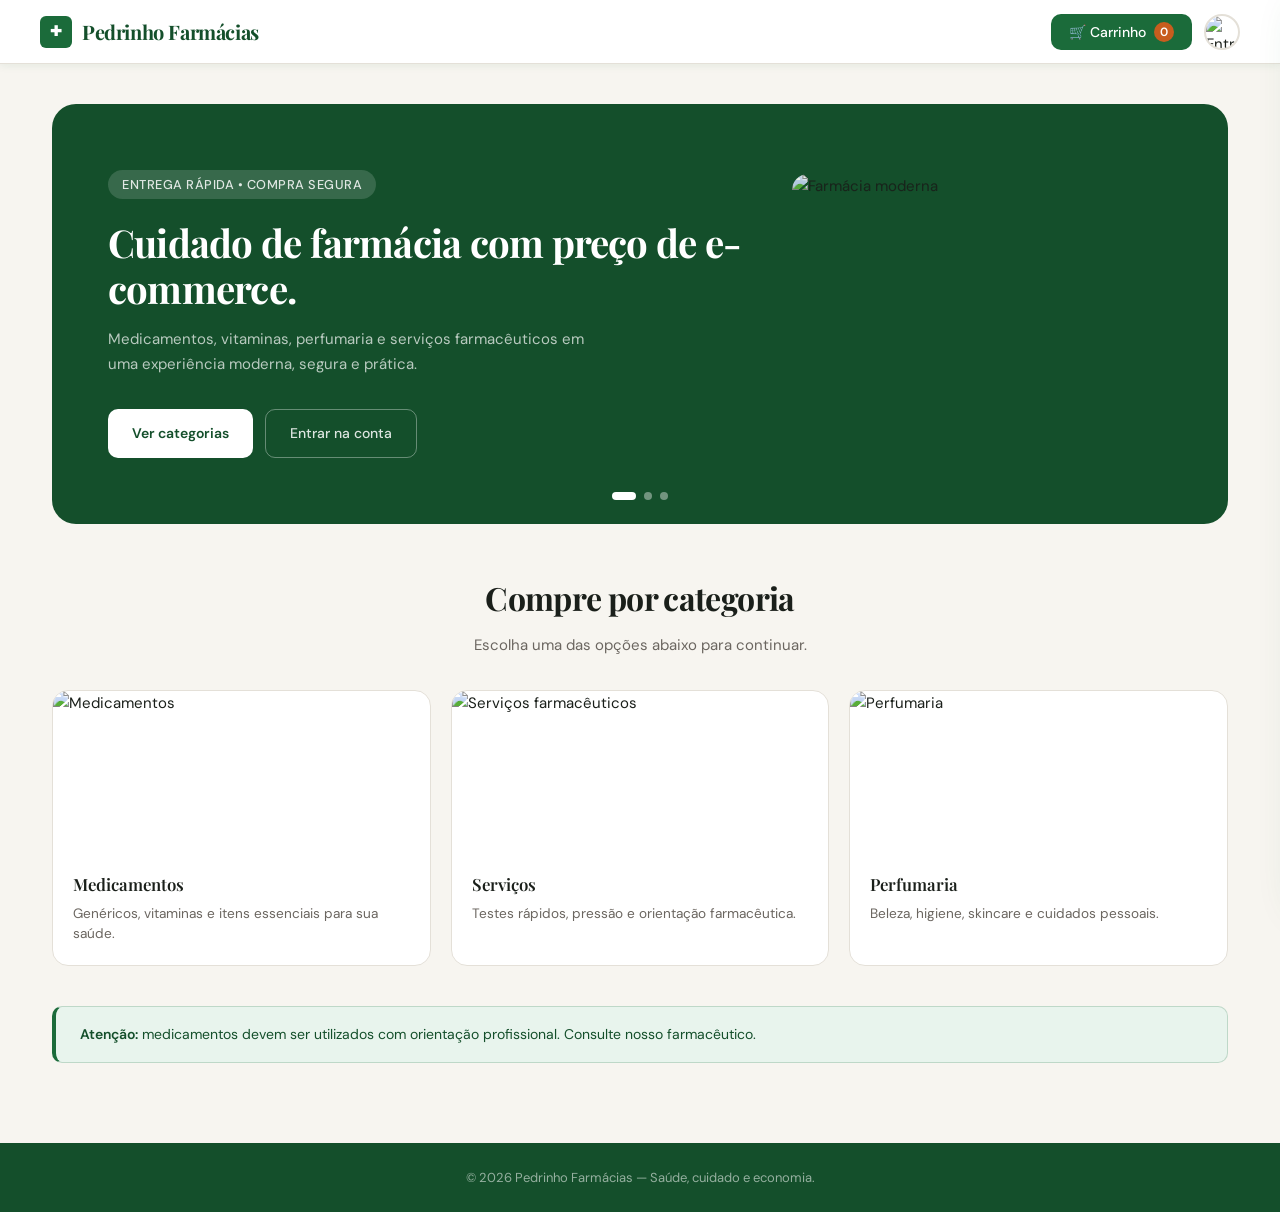
==== commit feac4dbe: "final" ====
--- a/index.html
+++ b/index.html
@@ -3,171 +3,173 @@
 <head>
   <meta charset="UTF-8" />
   <meta name="viewport" content="width=device-width, initial-scale=1.0" />
-  <title>Pedrinho Farmácias</title>
-
+  <title>Pedrinho Farmácias — Saúde, cuidado e economia</title>
   <link rel="stylesheet" href="style.css" />
 </head>
 
 <body>
 
-  <header class="topo">
-    <div class="logo">
-      <strong>Pedrinho Farmácias</strong>
+<header class="topo">
+  <div class="logo">
+    <a href="index.html"><strong>Pedrinho Farmácias</strong></a>
+  </div>
+
+  <nav class="acoes-topo">
+    <span class="user-name user-only hidden"></span>
+
+    <button class="botao-carrinho" type="button" onclick="abrirCarrinho()">
+      🛒 Carrinho <span id="cart-count">0</span>
+    </button>
+
+    <a href="admin.html" class="botao-voltar admin-only hidden">Painel Admin</a>
+
+    <button class="botao-sair user-only hidden" type="button" onclick="sairUsuario()">Sair</button>
+
+    <a href="login.html" class="login-imagem guest-only">
+      <img src="https://images.unsplash.com/photo-1494790108377-be9c29b29330?auto=format&fit=crop&w=200&q=80" alt="Entrar" />
+    </a>
+  </nav>
+</header>
+
+<!-- CARRINHO LATERAL -->
+<aside class="cart-sidebar" id="cart-sidebar">
+  <div class="cart-header">
+    <div>
+      <h2>Seu carrinho</h2>
+      <p>Confira seus itens antes de finalizar.</p>
     </div>
+    <button class="cart-close" type="button" onclick="fecharCarrinho()">×</button>
+  </div>
+  <div class="cart-items" id="cart-items">
+    <p class="empty-cart">Seu carrinho está vazio.</p>
+  </div>
+  <div class="cart-footer">
+    <div class="cart-total">
+      <span>Total</span>
+      <strong id="cart-total">R$ 0,00</strong>
+    </div>
+<button type="button" class="checkout-button" onclick="finalizarPedido()">
+  Finalizar pagamento
+</button>    <button type="button" class="clear-cart-button" onclick="limparCarrinho()">Limpar carrinho</button>
+  </div>
+</aside>
+<div class="cart-overlay" id="cart-overlay" onclick="fecharCarrinho()"></div>
 
-    <div class="acoes-topo">
-      <button class="botao-carrinho" type="button">
-        🛒 Carrinho
-        <span>0</span>
-      </button>
-      
+<!-- MODAL PAGAMENTO -->
+<div class="payment-modal" id="payment-modal">
+  <div class="payment-box">
+    <button class="payment-close" type="button" onclick="fecharModalPagamento()">×</button>
+    <h2>Pagamento do pedido</h2>
+    <p>Escaneie o QR Code abaixo para finalizar sua compra.</p>
+    <div id="payment-qrcode" class="payment-qrcode"></div>
+    <div class="payment-info">
+      <strong id="payment-total">R$ 0,00</strong>
+      <span>Pagamento via QR Code</span>
+    </div>
+    <button type="button" class="payment-confirm" onclick="confirmarPagamento()">Confirmar pagamento</button>
+  </div>
+</div>
 
-      <a href="login.html" class="login-imagem">
-        <img
-          src="https://images.unsplash.com/photo-1494790108377-be9c29b29330?auto=format&fit=crop&w=200&q=80"
-          alt="Login"
-        />
-      </a>
+<main class="container">
+
+  <!-- CARROSSEL -->
+  <section class="carrossel">
+
+    <article class="slide slide-1 active">
+      <div class="conteudo-slide">
+        <span>Entrega rápida • Compra segura</span>
+        <h1>Cuidado de farmácia com preço de e-commerce.</h1>
+        <p>Medicamentos, vitaminas, perfumaria e serviços farmacêuticos em uma experiência moderna, segura e prática.</p>
+        <div class="botoes-slide">
+          <a href="#categorias" class="btn-principal">Ver categorias</a>
+          <a href="login.html" class="btn-secundario">Entrar na conta</a>
+        </div>
+      </div>
+      <div class="imagem-slide">
+        <img src="https://images.unsplash.com/photo-1587854692152-cbe660dbde88?auto=format&fit=crop&w=1200&q=80" alt="Farmácia moderna" />
+      </div>
+    </article>
+
+    <article class="slide slide-2">
+      <div class="conteudo-slide">
+        <span>Serviços de saúde</span>
+        <h1>Mais que vender produtos: a gente cuida de você.</h1>
+        <p>Aferição de pressão, testes rápidos, orientação farmacêutica e atendimento humanizado.</p>
+        <div class="botoes-slide">
+          <a href="servicos.html" class="btn-principal">Conhecer serviços</a>
+          <a href="#categorias" class="btn-secundario">Ver categorias</a>
+        </div>
+      </div>
+      <div class="imagem-slide">
+        <img src="https://images.unsplash.com/photo-1631549916768-4119b2e5f926?auto=format&fit=crop&w=1200&q=80" alt="Atendimento farmacêutico" />
+      </div>
+    </article>
+
+    <article class="slide slide-3">
+      <div class="conteudo-slide">
+        <span>Beleza • Higiene • Bem-estar</span>
+        <h1>Perfumaria completa para sua rotina de cuidado.</h1>
+        <p>Dermocosméticos, skincare, higiene, cabelo, corpo e beleza com preços especiais.</p>
+        <div class="botoes-slide">
+          <a href="perfumaria.html" class="btn-principal">Ver perfumaria</a>
+          <a href="#categorias" class="btn-secundario">Ver categorias</a>
+        </div>
+      </div>
+      <div class="imagem-slide">
+        <img src="https://images.unsplash.com/photo-1596462502278-27bfdc403348?auto=format&fit=crop&w=1200&q=80" alt="Produtos de beleza" />
+      </div>
+    </article>
+
+    <div class="bolinhas">
+      <span class="active"></span>
+      <span></span>
+      <span></span>
     </div>
-  </header>
+  </section>
 
-  <main class="container">
+  <!-- CATEGORIAS -->
+  <section class="titulo-secao" id="categorias">
+    <h2>Compre por categoria</h2>
+    <p>Escolha uma das opções abaixo para continuar.</p>
+  </section>
 
-    <section class="carrossel">
+  <section class="cards-categorias">
+    <a href="medicamentos.html" class="card-categoria">
+      <img src="https://images.unsplash.com/photo-1584308666744-24d5c474f2ae?auto=format&fit=crop&w=900&q=80" alt="Medicamentos" />
+      <div>
+        <h3>Medicamentos</h3>
+        <p>Genéricos, vitaminas e itens essenciais para sua saúde.</p>
+      </div>
+    </a>
 
-      <article class="slide slide-1">
-        <div class="conteudo-slide">
-          <span>Entrega rápida • Compra segura</span>
-          <h1>Cuidado de farmácia com preço de e-commerce.</h1>
-          <p>
-            Medicamentos, vitaminas, perfumaria e serviços farmacêuticos
-            em uma experiência moderna, segura e prática.
-          </p>
+    <a href="servicos.html" class="card-categoria">
+      <img src="https://images.unsplash.com/photo-1576091160550-2173dba999ef?auto=format&fit=crop&w=900&q=80" alt="Serviços farmacêuticos" />
+      <div>
+        <h3>Serviços</h3>
+        <p>Testes rápidos, pressão e orientação farmacêutica.</p>
+      </div>
+    </a>
 
-          <div class="botoes-slide">
-            <a href="#categorias" class="btn-principal">Ver categorias</a>
-            <a href="login.html" class="btn-secundario">Entrar</a>
-          </div>
-        </div>
+    <a href="perfumaria.html" class="card-categoria">
+      <img src="https://images.unsplash.com/photo-1571781926291-c477ebfd024b?auto=format&fit=crop&w=900&q=80" alt="Perfumaria" />
+      <div>
+        <h3>Perfumaria</h3>
+        <p>Beleza, higiene, skincare e cuidados pessoais.</p>
+      </div>
+    </a>
+  </section>
 
-        <div class="imagem-slide">
-          <img
-            src="https://images.unsplash.com/photo-1587854692152-cbe660dbde88?auto=format&fit=crop&w=1200&q=80"
-            alt="Farmácia moderna"
-          />
-        </div>
-      </article>
+  <section class="aviso">
+    <strong>Atenção:</strong> medicamentos devem ser utilizados com orientação profissional. Consulte nosso farmacêutico.
+  </section>
 
-      <article class="slide slide-2">
-        <div class="conteudo-slide">
-          <span>Serviços de saúde</span>
-          <h1>Mais que vender produtos: a gente cuida de você.</h1>
-          <p>
-            Aferição de pressão, testes rápidos, orientação farmacêutica
-            e atendimento humanizado.
-          </p>
+</main>
 
-          <div class="botoes-slide">
-            <a href="servicos.html" class="btn-principal">Conhecer serviços</a>
-            <a href="#categorias" class="btn-secundario">Ver opções</a>
-          </div>
-        </div>
+<footer class="rodape">
+  <p>© 2026 Pedrinho Farmácias — Saúde, cuidado e economia.</p>
+</footer>
 
-        <div class="imagem-slide">
-          <img
-            src="https://images.unsplash.com/photo-1631549916768-4119b2e5f926?auto=format&fit=crop&w=1200&q=80"
-            alt="Farmacêutica atendendo cliente"
-          />
-        </div>
-      </article>
-
-      <article class="slide slide-3">
-        <div class="conteudo-slide">
-          <span>Beleza • Higiene • Bem-estar</span>
-          <h1>Perfumaria completa para sua rotina de cuidado.</h1>
-          <p>
-            Dermocosméticos, skincare, higiene, cabelo, corpo e produtos
-            de beleza com preços especiais.
-          </p>
-
-          <div class="botoes-slide">
-            <a href="perfumaria.html" class="btn-principal">Comprar perfumaria</a>
-            <a href="#categorias" class="btn-secundario">Ver categorias</a>
-          </div>
-        </div>
-
-        <div class="imagem-slide">
-          <img
-            src="https://images.unsplash.com/photo-1596462502278-27bfdc403348?auto=format&fit=crop&w=1200&q=80"
-            alt="Produtos de beleza"
-          />
-        </div>
-      </article>
-
-      <div class="bolinhas">
-        <span></span>
-        <span></span>
-        <span></span>
-      </div>
-
-    </section>
-
-    <section class="titulo-secao" id="categorias">
-      <h2>Compre por categoria</h2>
-      <p>Escolha uma das opções abaixo para continuar.</p>
-    </section>
-
-    <section class="cards-categorias">
-
-      <a href="medicamentos.html" class="card-categoria">
-        <img
-          src="https://images.unsplash.com/photo-1584308666744-24d5c474f2ae?auto=format&fit=crop&w=900&q=80"
-          alt="Medicamentos"
-        />
-
-        <div>
-          <h3>Medicamentos</h3>
-          <p>Genéricos, vitaminas e itens essenciais.</p>
-        </div>
-      </a>
-
-      <a href="servicos.html" class="card-categoria">
-        <img
-          src="https://images.unsplash.com/photo-1576091160550-2173dba999ef?auto=format&fit=crop&w=900&q=80"
-          alt="Serviços farmacêuticos"
-        />
-
-        <div>
-          <h3>Serviços</h3>
-          <p>Testes rápidos, pressão e orientação farmacêutica.</p>
-        </div>
-      </a>
-
-      <a href="perfumaria.html" class="card-categoria">
-        <img
-          src="https://images.unsplash.com/photo-1571781926291-c477ebfd024b?auto=format&fit=crop&w=900&q=80"
-          alt="Perfumaria"
-        />
-
-        <div>
-          <h3>Perfumaria</h3>
-          <p>Beleza, higiene, skincare e cuidados pessoais.</p>
-        </div>
-      </a>
-
-    </section>
-
-    <section class="aviso">
-      <strong>Atenção:</strong>
-      medicamentos devem ser utilizados com orientação profissional.
-      Alguns produtos podem exigir receita médica.
-    </section>
-
-  </main>
-
-  <footer class="rodape">
-    <p>© 2026 Pedrinho Farmácias</p>
-  </footer>
-
+<script src="https://cdnjs.cloudflare.com/ajax/libs/qrcodejs/1.0.0/qrcode.min.js"></script>
+<script src="script.js"></script>
 </body>
 </html>
--- a/style.css
+++ b/style.css
@@ -1,310 +1,306 @@
 /* =====================================================
-   PEDRINHO FARMÁCIAS - STYLE.CSS FINAL
+   PEDRINHO FARMÁCIAS — DESIGN SYSTEM
+   Aesthetic: Refined institutional pharmacy
+   Font: Playfair Display + DM Sans
+   Palette: Forest green + warm cream + rich slate
 ===================================================== */
 
+@import url('https://fonts.googleapis.com/css2?family=Playfair+Display:wght@500;600;700&family=DM+Sans:wght@300;400;500;600&display=swap');
+
+/* ===================== RESET ===================== */
+*, *::before, *::after { box-sizing: border-box; margin: 0; padding: 0; }
+
+html { scroll-behavior: smooth; }
+
+body {
+  font-family: 'DM Sans', sans-serif;
+  font-size: 15px;
+  line-height: 1.65;
+  background: #F7F5F0;
+  color: #1A1F1A;
+  min-height: 100vh;
+  display: flex;
+  flex-direction: column;
+}
+
+img { display: block; max-width: 100%; }
+a { text-decoration: none; color: inherit; }
+button { cursor: pointer; font-family: inherit; border: none; background: none; }
+ul, ol { list-style: none; }
+
+/* ===================== VARIÁVEIS ===================== */
 :root {
-  --verde: #087f5b;
-  --verde-escuro: #064e3b;
-  --verde-claro: #e6f4ef;
-  --branco: #ffffff;
-  --fundo: #f5f8f7;
-  --texto: #1f2937;
-  --cinza: #64748b;
-  --linha: #e5e7eb;
-  --vermelho: #991b1b;
-  --vermelho-claro: #fee2e2;
-  --laranja: #f97316;
-  --sombra: 0 14px 32px rgba(15, 23, 42, 0.1);
-  --sombra-forte: 0 18px 45px rgba(8, 127, 91, 0.22);
-  --radius: 24px;
-}
-
-/* RESET */
-
-* {
-  margin: 0;
-  padding: 0;
-  box-sizing: border-box;
-}
-
-html {
-  scroll-behavior: smooth;
-}
-
-body {
-  font-family: Arial, Helvetica, sans-serif;
-  background: var(--fundo);
-  color: var(--texto);
-}
-
-a {
-  text-decoration: none;
-  color: inherit;
-}
-
-img {
-  max-width: 100%;
-  display: block;
-}
-
-.hidden {
-  display: none !important;
-}
-
-.container {
-  width: min(1200px, 92%);
-  margin: 0 auto;
-}
-
-/* TOPO */
-
+  --verde: #1B6B3A;
+  --verde-escuro: #144F2B;
+  --verde-claro: #E8F4ED;
+  --verde-medio: #2D8A4F;
+  --creme: #F7F5F0;
+  --creme-escuro: #EDE9E1;
+  --branco: #FFFFFF;
+  --cinza-1: #F2F0EB;
+  --cinza-2: #E4E0D8;
+  --cinza-3: #A8A39A;
+  --cinza-4: #6B6660;
+  --cinza-5: #3A3730;
+  --preto: #1A1F1A;
+  --laranja: #C85D1E;
+  --laranja-claro: #FDF0E8;
+  --radius-sm: 6px;
+  --radius-md: 10px;
+  --radius-lg: 16px;
+  --radius-xl: 24px;
+  --sombra-sm: 0 2px 8px rgba(27,107,58,0.08);
+  --sombra-md: 0 4px 20px rgba(27,107,58,0.12);
+  --sombra-lg: 0 8px 40px rgba(27,107,58,0.16);
+  --transicao: 0.22s ease;
+}
+
+/* ===================== TOPO / HEADER ===================== */
 .topo {
-  width: 100%;
   position: sticky;
   top: 0;
   z-index: 100;
+  background: var(--branco);
+  border-bottom: 1px solid var(--cinza-2);
+  padding: 0 2.5rem;
+  height: 64px;
   display: flex;
   align-items: center;
   justify-content: space-between;
-  padding: 16px 7%;
-  background: rgba(255, 255, 255, 0.96);
-  backdrop-filter: blur(12px);
-  box-shadow: 0 8px 24px rgba(15, 23, 42, 0.08);
-}
-
-.logo strong {
-  font-size: 22px;
-  color: var(--verde);
-}
-
-.acoes-topo {
-  display: flex;
-  align-items: center;
-  gap: 14px;
-}
-
-.botao-carrinho,
-.botao-voltar,
-.botao-restaurar,
-.botao-comprar,
-.checkout-button,
-.login-button,
-.admin-secondary-button {
-  border: none;
+  box-shadow: var(--sombra-sm);
+}
+
+.logo a {
+  display: flex;
+  align-items: center;
+  gap: 10px;
+  font-family: 'Playfair Display', serif;
+  font-size: 1.25rem;
+  font-weight: 700;
+  color: var(--verde-escuro);
+  letter-spacing: -0.02em;
+}
+
+.logo a::before {
+  content: '✚';
+  display: inline-flex;
+  align-items: center;
+  justify-content: center;
+  width: 32px;
+  height: 32px;
   background: var(--verde);
   color: var(--branco);
-  padding: 12px 18px;
-  border-radius: 999px;
-  font-weight: bold;
-  cursor: pointer;
-  transition: 0.2s;
-}
-
-.botao-carrinho:hover,
-.botao-voltar:hover,
-.botao-restaurar:hover,
-.botao-comprar:hover,
-.checkout-button:hover,
-.login-button:hover,
-.admin-secondary-button:hover {
-  background: var(--verde-escuro);
-  transform: translateY(-2px);
-}
-
-.botao-carrinho span {
-  background: var(--branco);
-  color: var(--verde);
-  padding: 3px 8px;
-  border-radius: 999px;
-  margin-left: 6px;
-}
-
-.botao-voltar {
-  background: var(--verde-claro);
-  color: var(--verde);
-}
-
-.botao-voltar:hover {
+  border-radius: var(--radius-sm);
+  font-size: 0.9rem;
+  font-family: sans-serif;
+  flex-shrink: 0;
+}
+
+.acoes-topo {
+  display: flex;
+  align-items: center;
+  gap: 12px;
+}
+
+.botao-carrinho {
+  display: flex;
+  align-items: center;
+  gap: 8px;
   background: var(--verde);
   color: var(--branco);
-}
-
-.botao-sair,
-.logout-button,
-.clear-cart-button {
-  border: none;
-  background: var(--vermelho-claro);
-  color: var(--vermelho);
-  padding: 12px 18px;
-  border-radius: 999px;
-  font-weight: bold;
-  cursor: pointer;
-  transition: 0.2s;
-}
-
-.botao-sair:hover,
-.logout-button:hover,
-.clear-cart-button:hover {
-  background: #fecaca;
-  transform: translateY(-2px);
-}
-
-.login-imagem {
-  width: 48px;
-  height: 48px;
+  padding: 8px 18px;
+  border-radius: var(--radius-md);
+  font-size: 0.875rem;
+  font-weight: 500;
+  transition: background var(--transicao), transform var(--transicao);
+  position: relative;
+}
+
+.botao-carrinho:hover {
+  background: var(--verde-escuro);
+  transform: translateY(-1px);
+}
+
+.botao-carrinho #cart-count {
+  background: var(--laranja);
+  color: #fff;
   border-radius: 50%;
-  overflow: hidden;
-  display: block;
-  box-shadow: 0 6px 18px rgba(0, 0, 0, 0.14);
-  transition: 0.2s;
-}
-
-.login-imagem:hover {
-  transform: translateY(-2px);
+  width: 20px;
+  height: 20px;
+  display: inline-flex;
+  align-items: center;
+  justify-content: center;
+  font-size: 0.75rem;
+  font-weight: 600;
 }
 
 .login-imagem img {
+  width: 36px;
+  height: 36px;
+  border-radius: 50%;
+  object-fit: cover;
+  border: 2px solid var(--cinza-2);
+  transition: border-color var(--transicao);
+}
+
+.login-imagem img:hover {
+  border-color: var(--verde);
+}
+
+.botao-voltar {
+  font-size: 0.875rem;
+  font-weight: 500;
+  color: var(--cinza-4);
+  padding: 8px 14px;
+  border-radius: var(--radius-sm);
+  border: 1px solid var(--cinza-2);
+  transition: all var(--transicao);
+}
+
+.botao-voltar:hover {
+  background: var(--cinza-1);
+  color: var(--preto);
+  border-color: var(--cinza-3);
+}
+
+.botao-sair {
+  font-size: 0.875rem;
+  font-weight: 500;
+  color: var(--laranja);
+  padding: 8px 14px;
+  border-radius: var(--radius-sm);
+  border: 1px solid rgba(200,93,30,0.3);
+  transition: all var(--transicao);
+}
+
+.botao-sair:hover {
+  background: var(--laranja-claro);
+}
+
+/* ===================== LAYOUT ===================== */
+.container {
+  flex: 1;
+  max-width: 1240px;
+  margin: 0 auto;
+  padding: 2.5rem 2rem;
   width: 100%;
-  height: 100%;
-  object-fit: cover;
-}
-
-/* CARROSSEL */
-
+}
+
+/* ===================== CARROSSEL ===================== */
 .carrossel {
   position: relative;
-  width: 100%;
-  height: 460px;
-  margin: 35px 0;
+  border-radius: var(--radius-xl);
   overflow: hidden;
-  border-radius: 30px;
-  background: var(--verde);
-  box-shadow: var(--sombra-forte);
+  background: var(--verde-escuro);
+  min-height: 420px;
+  margin-bottom: 3rem;
 }
 
 .slide {
-  position: absolute;
-  inset: 0;
-  display: grid;
-  grid-template-columns: 1.1fr 0.9fr;
-  opacity: 0;
-  animation: trocarSlide 15s infinite;
-}
-
-.slide-1 {
-  animation-delay: 0s;
-}
-
-.slide-2 {
-  animation-delay: 5s;
-}
-
-.slide-3 {
-  animation-delay: 10s;
-}
-
-.servicos-carrossel .slide,
-.medicamentos-carrossel .slide,
-.perfumaria-carrossel .slide {
-  opacity: 1;
-  animation: none;
-}
-
-@keyframes trocarSlide {
-  0% {
-    opacity: 0;
-  }
-
-  6% {
-    opacity: 1;
-  }
-
-  30% {
-    opacity: 1;
-  }
-
-  36% {
-    opacity: 0;
-  }
-
-  100% {
-    opacity: 0;
-  }
-}
+  display: none;
+  min-height: 420px;
+  align-items: center;
+  padding: 4rem 3.5rem;
+  gap: 3rem;
+}
+
+.slide.active { display: flex; }
 
 .conteudo-slide {
-  padding: 60px;
-  display: flex;
-  flex-direction: column;
-  justify-content: center;
+  flex: 1;
+  min-width: 0;
+}
+
+.conteudo-slide > span {
+  display: inline-block;
+  background: rgba(255,255,255,0.15);
+  color: rgba(255,255,255,0.85);
+  padding: 4px 14px;
+  border-radius: 50px;
+  font-size: 0.8rem;
+  font-weight: 500;
+  letter-spacing: 0.04em;
+  text-transform: uppercase;
+  margin-bottom: 1.25rem;
+}
+
+.conteudo-slide h1 {
+  font-family: 'Playfair Display', serif;
+  font-size: clamp(1.75rem, 3vw, 2.5rem);
+  font-weight: 700;
   color: var(--branco);
-  background: linear-gradient(135deg, var(--verde), #12b886);
-}
-
-.conteudo-slide span {
-  font-size: 14px;
-  font-weight: bold;
-  text-transform: uppercase;
-  letter-spacing: 1px;
-  margin-bottom: 18px;
-}
-
-.conteudo-slide h1 {
-  font-size: clamp(32px, 4vw, 58px);
-  line-height: 1.05;
-  margin-bottom: 18px;
+  line-height: 1.2;
+  margin-bottom: 1rem;
+  letter-spacing: -0.02em;
 }
 
 .conteudo-slide p {
-  font-size: 18px;
-  line-height: 1.6;
-  max-width: 600px;
-  margin-bottom: 26px;
+  color: rgba(255,255,255,0.7);
+  font-size: 0.9375rem;
+  line-height: 1.65;
+  margin-bottom: 2rem;
+  max-width: 480px;
 }
 
 .botoes-slide {
   display: flex;
+  gap: 12px;
   flex-wrap: wrap;
-  gap: 12px;
-}
-
-.btn-principal,
+}
+
+.btn-principal {
+  display: inline-flex;
+  align-items: center;
+  background: var(--branco);
+  color: var(--verde-escuro);
+  padding: 12px 24px;
+  border-radius: var(--radius-md);
+  font-weight: 600;
+  font-size: 0.875rem;
+  transition: all var(--transicao);
+}
+
+.btn-principal:hover {
+  background: var(--creme);
+  transform: translateY(-2px);
+  box-shadow: var(--sombra-md);
+}
+
 .btn-secundario {
-  padding: 13px 20px;
-  border-radius: 999px;
-  font-weight: bold;
-  transition: 0.2s;
-}
-
-.btn-principal {
-  background: var(--branco);
-  color: var(--verde);
-}
-
-.btn-secundario {
-  border: 1px solid var(--branco);
-  color: var(--branco);
-}
-
-.btn-principal:hover,
+  display: inline-flex;
+  align-items: center;
+  background: transparent;
+  color: rgba(255,255,255,0.85);
+  padding: 12px 24px;
+  border-radius: var(--radius-md);
+  font-weight: 500;
+  font-size: 0.875rem;
+  border: 1.5px solid rgba(255,255,255,0.35);
+  transition: all var(--transicao);
+}
+
 .btn-secundario:hover {
-  transform: translateY(-2px);
+  border-color: rgba(255,255,255,0.7);
+  color: #fff;
 }
 
 .imagem-slide {
-  height: 100%;
+  flex: 0 0 380px;
+  border-radius: var(--radius-lg);
   overflow: hidden;
+  height: 280px;
 }
 
 .imagem-slide img {
   width: 100%;
   height: 100%;
   object-fit: cover;
+  opacity: 0.9;
 }
 
 .bolinhas {
   position: absolute;
-  bottom: 18px;
+  bottom: 1.5rem;
   left: 50%;
   transform: translateX(-50%);
   display: flex;
@@ -312,993 +308,1580 @@
   z-index: 10;
 }
 
-.bolinhas span {
-  width: 12px;
-  height: 12px;
+.bolinhas span, .dot {
+  width: 8px;
+  height: 8px;
   border-radius: 50%;
-  background: rgba(255, 255, 255, 0.65);
-}
-
-/* TÍTULOS */
-
+  background: rgba(255,255,255,0.4);
+  cursor: pointer;
+  transition: all var(--transicao);
+}
+
+.bolinhas span.active, .dot.active {
+  background: var(--branco);
+  width: 24px;
+  border-radius: 50px;
+}
+
+/* ===================== SEÇÃO TÍTULO ===================== */
 .titulo-secao {
   text-align: center;
-  margin: 50px 0 25px;
+  margin-bottom: 2rem;
 }
 
 .titulo-secao h2 {
-  font-size: 34px;
-  color: var(--verde);
-  margin-bottom: 8px;
+  font-family: 'Playfair Display', serif;
+  font-size: clamp(1.5rem, 2.5vw, 2rem);
+  font-weight: 700;
+  color: var(--preto);
+  letter-spacing: -0.02em;
+  margin-bottom: 0.5rem;
 }
 
 .titulo-secao p {
-  color: var(--cinza);
-  font-size: 17px;
-}
-
-/* CARDS DE CATEGORIA */
-
+  color: var(--cinza-4);
+  font-size: 0.9375rem;
+}
+
+/* ===================== CARDS CATEGORIAS ===================== */
 .cards-categorias {
   display: grid;
-  grid-template-columns: repeat(3, 1fr);
-  gap: 22px;
-  margin-bottom: 35px;
+  grid-template-columns: repeat(auto-fit, minmax(220px, 1fr));
+  gap: 1.25rem;
+  margin-bottom: 2.5rem;
 }
 
 .card-categoria {
   background: var(--branco);
-  border-radius: var(--radius);
+  border-radius: var(--radius-lg);
   overflow: hidden;
-  box-shadow: var(--sombra);
-  transition: 0.2s;
+  border: 1px solid var(--cinza-2);
+  transition: all var(--transicao);
+  display: block;
 }
 
 .card-categoria:hover {
-  transform: translateY(-6px);
-  box-shadow: 0 18px 42px rgba(15, 23, 42, 0.16);
+  transform: translateY(-4px);
+  box-shadow: var(--sombra-md);
+  border-color: var(--verde-claro);
 }
 
 .card-categoria img {
   width: 100%;
-  height: 220px;
+  height: 160px;
   object-fit: cover;
 }
 
-.card-categoria div {
-  padding: 22px;
+.card-categoria > div {
+  padding: 1.25rem;
 }
 
 .card-categoria h3 {
-  font-size: 22px;
+  font-family: 'Playfair Display', serif;
+  font-size: 1.05rem;
+  font-weight: 600;
+  color: var(--preto);
+  margin-bottom: 0.35rem;
+}
+
+.card-categoria p {
+  font-size: 0.85rem;
+  color: var(--cinza-4);
+  line-height: 1.5;
+}
+
+/* ===================== AVISO ===================== */
+.aviso {
+  background: var(--verde-claro);
+  border: 1px solid rgba(27,107,58,0.2);
+  border-left: 4px solid var(--verde);
+  border-radius: var(--radius-md);
+  padding: 1rem 1.5rem;
+  color: var(--verde-escuro);
+  font-size: 0.875rem;
+  margin-bottom: 2.5rem;
+}
+
+.aviso strong { font-weight: 600; }
+
+/* ===================== FERRAMENTAS ===================== */
+.ferramentas-produtos {
+  display: flex;
+  align-items: center;
+  gap: 1rem;
+  margin-bottom: 1.75rem;
+  flex-wrap: wrap;
+}
+
+#product-search {
+  flex: 1;
+  min-width: 220px;
+  padding: 10px 16px;
+  border: 1.5px solid var(--cinza-2);
+  border-radius: var(--radius-md);
+  font-family: inherit;
+  font-size: 0.875rem;
+  color: var(--preto);
+  background: var(--branco);
+  transition: border-color var(--transicao);
+  outline: none;
+}
+
+#product-search:focus {
+  border-color: var(--verde);
+  box-shadow: 0 0 0 3px rgba(27,107,58,0.1);
+}
+
+.filtros {
+  display: flex;
+  gap: 8px;
+  flex-wrap: wrap;
+}
+
+.filter-btn {
+  padding: 8px 16px;
+  border-radius: 50px;
+  border: 1.5px solid var(--cinza-2);
+  font-size: 0.8125rem;
+  font-weight: 500;
+  color: var(--cinza-4);
+  background: var(--branco);
+  transition: all var(--transicao);
+}
+
+.filter-btn:hover {
+  border-color: var(--verde);
   color: var(--verde);
-  margin-bottom: 8px;
-}
-
-.card-categoria p {
-  color: var(--cinza);
-  line-height: 1.5;
-}
-
-/* AVISO */
-
-.aviso {
-  background: #fff7ed;
-  border-left: 5px solid var(--laranja);
-  padding: 18px 20px;
-  border-radius: 14px;
-  margin: 25px 0 45px;
-  color: #7c2d12;
-  line-height: 1.5;
-}
-
-/* BUSCA E FILTROS */
-
-.ferramentas-produtos {
-  display: flex;
-  align-items: center;
-  justify-content: space-between;
-  gap: 18px;
-  margin-bottom: 25px;
-}
-
-.ferramentas-produtos input,
-.input-group input,
-.stock-table input {
-  width: 100%;
-  border: 1px solid #d1d5db;
-  padding: 13px 16px;
-  border-radius: 999px;
-  font-size: 15px;
-  outline: none;
-  background: var(--branco);
-}
-
-.ferramentas-produtos input {
-  max-width: 390px;
-}
-
-.ferramentas-produtos input:focus,
-.input-group input:focus,
-.stock-table input:focus {
-  border-color: var(--verde);
-  box-shadow: 0 0 0 4px rgba(8, 127, 91, 0.1);
-}
-
-.filtros {
-  display: flex;
-  flex-wrap: wrap;
-  gap: 10px;
-}
-
-.filter-btn {
-  border: none;
-  padding: 11px 16px;
-  border-radius: 999px;
-  background: var(--verde-claro);
-  color: var(--verde);
-  font-weight: bold;
-  cursor: pointer;
-  transition: 0.2s;
-}
-
-.filter-btn:hover,
+}
+
 .filter-btn.active {
   background: var(--verde);
   color: var(--branco);
-}
-
-/* PRODUTOS */
-
+  border-color: var(--verde);
+}
+
+/* ===================== GRADE DE PRODUTOS ===================== */
 .grade-produtos {
   display: grid;
-  grid-template-columns: repeat(4, 1fr);
-  gap: 22px;
-  margin-bottom: 50px;
+  grid-template-columns: repeat(auto-fill, minmax(260px, 1fr));
+  gap: 1.5rem;
 }
 
 .produto-card {
   background: var(--branco);
-  border-radius: var(--radius);
+  border-radius: var(--radius-lg);
   overflow: hidden;
-  box-shadow: var(--sombra);
-  transition: 0.2s;
+  border: 1px solid var(--cinza-2);
+  transition: all var(--transicao);
+  display: flex;
+  flex-direction: column;
 }
 
 .produto-card:hover {
-  transform: translateY(-6px);
-  box-shadow: 0 18px 42px rgba(15, 23, 42, 0.16);
-}
-
-.produto-card img {
+  transform: translateY(-4px);
+  box-shadow: var(--sombra-md);
+  border-color: var(--cinza-3);
+}
+
+.produto-card > img {
   width: 100%;
-  height: 190px;
+  height: 200px;
   object-fit: cover;
 }
 
 .produto-body {
-  padding: 20px;
+  padding: 1.25rem;
+  flex: 1;
+  display: flex;
+  flex-direction: column;
+  gap: 0.5rem;
 }
 
 .produto-tag {
   display: inline-block;
   background: var(--verde-claro);
-  color: var(--verde);
-  padding: 6px 10px;
-  border-radius: 999px;
-  font-size: 12px;
-  font-weight: bold;
-  margin-bottom: 12px;
+  color: var(--verde-escuro);
+  font-size: 0.75rem;
+  font-weight: 600;
+  padding: 3px 10px;
+  border-radius: 50px;
+  text-transform: uppercase;
+  letter-spacing: 0.04em;
 }
 
 .produto-body h3 {
-  color: var(--texto);
-  font-size: 20px;
-  margin-bottom: 8px;
+  font-family: 'Playfair Display', serif;
+  font-size: 1rem;
+  font-weight: 600;
+  color: var(--preto);
+  line-height: 1.3;
 }
 
 .produto-body p {
-  color: var(--cinza);
-  line-height: 1.5;
-  margin-bottom: 18px;
+  font-size: 0.85rem;
+  color: var(--cinza-4);
+  line-height: 1.55;
+  flex: 1;
 }
 
 .produto-meta {
   display: flex;
   align-items: center;
   justify-content: space-between;
-  gap: 12px;
+  margin-top: 0.75rem;
+  gap: 0.75rem;
 }
 
 .preco {
-  font-size: 18px;
-  font-weight: bold;
-  color: var(--verde);
+  display: flex;
+  flex-direction: column;
+  line-height: 1.2;
 }
 
 .preco small {
-  display: block;
-  color: #9ca3af;
+  font-size: 0.75rem;
+  color: var(--cinza-3);
   text-decoration: line-through;
-  font-size: 13px;
-  margin-bottom: 2px;
-}
-
-/* CARRINHO */
-
+}
+
+.preco {
+  font-size: 1.05rem;
+  font-weight: 600;
+  color: var(--preto);
+}
+
+.botao-comprar {
+  background: var(--verde);
+  color: var(--branco);
+  padding: 9px 18px;
+  border-radius: var(--radius-md);
+  font-size: 0.8125rem;
+  font-weight: 600;
+  transition: all var(--transicao);
+  white-space: nowrap;
+  border: none;
+}
+
+.botao-comprar:hover:not(:disabled) {
+  background: var(--verde-escuro);
+  transform: translateY(-1px);
+}
+
+.botao-comprar:disabled,
+.botao-comprar.disabled-button {
+  background: var(--cinza-2);
+  color: var(--cinza-3);
+  cursor: not-allowed;
+  transform: none;
+}
+
+/* ===================== STOCK BADGES ===================== */
+.stock-badge {
+  font-size: 0.75rem;
+  font-weight: 500;
+  padding: 4px 10px;
+  border-radius: 50px;
+  margin-top: 0.5rem;
+  display: inline-block;
+}
+
+.stock-available { background: var(--verde-claro); color: var(--verde-escuro); }
+.stock-low { background: #FEF3C7; color: #92400E; }
+.stock-empty { background: #FEE2E2; color: #991B1B; }
+
+/* ===================== CARRINHO LATERAL ===================== */
 .cart-sidebar {
   position: fixed;
   top: 0;
-  right: -420px;
-  width: 390px;
-  max-width: 92%;
+  right: -440px;
+  width: 420px;
+  max-width: 95vw;
   height: 100vh;
   background: var(--branco);
-  z-index: 300;
-  padding: 24px;
-  box-shadow: -16px 0 40px rgba(15, 23, 42, 0.18);
-  transition: 0.3s;
+  z-index: 1000;
   display: flex;
   flex-direction: column;
-}
-
-.cart-sidebar.active {
-  right: 0;
+  border-left: 1px solid var(--cinza-2);
+  transition: right 0.35s cubic-bezier(0.4, 0, 0.2, 1);
+  box-shadow: var(--sombra-lg);
+}
+
+.cart-sidebar.active { right: 0; }
+
+.cart-overlay {
+  position: fixed;
+  inset: 0;
+  background: rgba(26,31,26,0.45);
+  z-index: 999;
+  opacity: 0;
+  pointer-events: none;
+  transition: opacity var(--transicao);
+  backdrop-filter: blur(2px);
+}
+
+.cart-overlay.active {
+  opacity: 1;
+  pointer-events: all;
 }
 
 .cart-header {
+  padding: 1.5rem;
+  border-bottom: 1px solid var(--cinza-2);
   display: flex;
   align-items: flex-start;
   justify-content: space-between;
-  gap: 16px;
-  border-bottom: 1px solid var(--linha);
-  padding-bottom: 16px;
+  gap: 1rem;
 }
 
 .cart-header h2 {
-  color: var(--verde);
-  margin-bottom: 5px;
+  font-family: 'Playfair Display', serif;
+  font-size: 1.1rem;
+  font-weight: 700;
+  color: var(--preto);
 }
 
 .cart-header p {
-  color: var(--cinza);
-  font-size: 14px;
+  font-size: 0.8125rem;
+  color: var(--cinza-4);
+  margin-top: 2px;
 }
 
 .cart-close {
-  border: none;
-  background: var(--vermelho-claro);
-  color: var(--vermelho);
+  font-size: 1.5rem;
+  color: var(--cinza-3);
+  line-height: 1;
   width: 36px;
   height: 36px;
-  border-radius: 50%;
-  font-size: 22px;
-  cursor: pointer;
+  display: flex;
+  align-items: center;
+  justify-content: center;
+  border-radius: var(--radius-sm);
+  flex-shrink: 0;
+  transition: all var(--transicao);
+}
+
+.cart-close:hover {
+  background: var(--cinza-1);
+  color: var(--preto);
 }
 
 .cart-items {
   flex: 1;
   overflow-y: auto;
-  padding: 18px 0;
+  padding: 1.25rem;
+  display: flex;
+  flex-direction: column;
+  gap: 1rem;
 }
 
 .empty-cart {
-  color: var(--cinza);
-}
+  text-align: center;
+  color: var(--cinza-3);
+  font-size: 0.9rem;
+  padding: 3rem 0;
+}
+
+.cart-item {
+  display: flex;
+  gap: 1rem;
+  padding: 1rem;
+  background: var(--cinza-1);
+  border-radius: var(--radius-md);
+  border: 1px solid var(--cinza-2);
+}
+
+.cart-item img {
+  width: 72px;
+  height: 72px;
+  object-fit: cover;
+  border-radius: var(--radius-sm);
+  flex-shrink: 0;
+}
+
+.cart-item-content {
+  flex: 1;
+  min-width: 0;
+  display: flex;
+  flex-direction: column;
+  gap: 0.5rem;
+}
+
+.cart-item-info {
+  display: flex;
+  flex-direction: column;
+  gap: 2px;
+}
+
+.cart-item-info strong {
+  font-size: 0.875rem;
+  font-weight: 600;
+  color: var(--preto);
+  white-space: nowrap;
+  overflow: hidden;
+  text-overflow: ellipsis;
+}
+
+.cart-item-info span {
+  font-size: 0.875rem;
+  font-weight: 600;
+  color: var(--verde);
+}
+
+.cart-stock-info {
+  font-size: 0.7rem;
+  color: var(--cinza-3);
+}
+
+.cart-item-actions {
+  display: flex;
+  align-items: center;
+  gap: 8px;
+}
+
+.cart-item-actions button {
+  width: 28px;
+  height: 28px;
+  display: flex;
+  align-items: center;
+  justify-content: center;
+  background: var(--branco);
+  border: 1.5px solid var(--cinza-2);
+  border-radius: var(--radius-sm);
+  font-size: 1rem;
+  color: var(--preto);
+  transition: all var(--transicao);
+}
+
+.cart-item-actions button:hover {
+  border-color: var(--verde);
+  color: var(--verde);
+}
+
+.cart-item-actions span {
+  font-size: 0.875rem;
+  font-weight: 600;
+  min-width: 24px;
+  text-align: center;
+}
+
+.remove-item {
+  font-size: 0.75rem;
+  color: var(--cinza-3);
+  text-decoration: underline;
+  transition: color var(--transicao);
+  text-align: left;
+}
+
+.remove-item:hover { color: #DC2626; }
 
 .cart-footer {
-  border-top: 1px solid var(--linha);
-  padding-top: 16px;
+  padding: 1.5rem;
+  border-top: 1px solid var(--cinza-2);
+  display: flex;
+  flex-direction: column;
+  gap: 0.75rem;
 }
 
 .cart-total {
   display: flex;
-  align-items: center;
   justify-content: space-between;
-  margin-bottom: 14px;
+  align-items: center;
+  padding: 0.75rem 0;
+  border-bottom: 1px solid var(--cinza-2);
+  margin-bottom: 0.25rem;
+}
+
+.cart-total span {
+  font-size: 0.875rem;
+  color: var(--cinza-4);
+  font-weight: 500;
 }
 
 .cart-total strong {
-  color: var(--verde);
-  font-size: 22px;
-}
-
-.checkout-button,
+  font-family: 'Playfair Display', serif;
+  font-size: 1.25rem;
+  font-weight: 700;
+  color: var(--preto);
+}
+
+.checkout-button {
+  background: var(--verde);
+  color: var(--branco);
+  padding: 13px;
+  border-radius: var(--radius-md);
+  font-size: 0.9rem;
+  font-weight: 600;
+  text-align: center;
+  transition: all var(--transicao);
+  width: 100%;
+}
+
+.checkout-button:hover {
+  background: var(--verde-escuro);
+  transform: translateY(-1px);
+}
+
 .clear-cart-button {
+  background: transparent;
+  color: var(--cinza-4);
+  padding: 10px;
+  border-radius: var(--radius-md);
+  font-size: 0.8125rem;
+  font-weight: 500;
+  text-align: center;
+  border: 1.5px solid var(--cinza-2);
   width: 100%;
-  margin-top: 10px;
-}
-
-.cart-overlay {
+  transition: all var(--transicao);
+}
+
+.clear-cart-button:hover {
+  border-color: #DC2626;
+  color: #DC2626;
+}
+
+/* ===================== MODAL PAGAMENTO ===================== */
+.payment-modal {
   position: fixed;
   inset: 0;
-  background: rgba(15, 23, 42, 0.45);
-  z-index: 250;
-  display: none;
-}
-
-.cart-overlay.active {
+  z-index: 2000;
+  background: rgba(26,31,26,0.6);
+  display: flex;
+  align-items: center;
+  justify-content: center;
+  padding: 1rem;
+  opacity: 0;
+  pointer-events: none;
+  transition: opacity var(--transicao);
+  backdrop-filter: blur(4px);
+}
+
+.payment-modal.active {
+  opacity: 1;
+  pointer-events: all;
+}
+
+.payment-box {
+  background: var(--branco);
+  border-radius: var(--radius-xl);
+  padding: 2.5rem;
+  max-width: 440px;
+  width: 100%;
+  text-align: center;
+  position: relative;
+  box-shadow: var(--sombra-lg);
+  animation: slideUp 0.3s ease;
+}
+
+@keyframes slideUp {
+  from { transform: translateY(20px); opacity: 0; }
+  to { transform: translateY(0); opacity: 1; }
+}
+
+.payment-close {
+  position: absolute;
+  top: 1rem;
+  right: 1rem;
+  font-size: 1.25rem;
+  color: var(--cinza-3);
+  width: 32px;
+  height: 32px;
+  display: flex;
+  align-items: center;
+  justify-content: center;
+  border-radius: var(--radius-sm);
+  transition: all var(--transicao);
+}
+
+.payment-close:hover {
+  background: var(--cinza-1);
+  color: var(--preto);
+}
+
+.payment-box h2 {
+  font-family: 'Playfair Display', serif;
+  font-size: 1.35rem;
+  font-weight: 700;
+  color: var(--preto);
+  margin-bottom: 0.5rem;
+}
+
+.payment-box > p {
+  color: var(--cinza-4);
+  font-size: 0.875rem;
+  margin-bottom: 1.5rem;
+}
+
+.payment-qrcode {
+  display: flex;
+  justify-content: center;
+  margin: 1.5rem 0;
+  padding: 1.25rem;
+  background: var(--cinza-1);
+  border-radius: var(--radius-lg);
+  border: 1px solid var(--cinza-2);
+}
+
+.payment-info {
+  display: flex;
+  flex-direction: column;
+  align-items: center;
+  gap: 4px;
+  margin-bottom: 1.5rem;
+}
+
+.payment-info strong {
+  font-family: 'Playfair Display', serif;
+  font-size: 1.75rem;
+  font-weight: 700;
+  color: var(--verde);
+}
+
+.payment-info span {
+  font-size: 0.8rem;
+  color: var(--cinza-3);
+  text-transform: uppercase;
+  letter-spacing: 0.06em;
+  font-weight: 500;
+}
+
+.payment-confirm {
+  background: var(--verde);
+  color: var(--branco);
+  padding: 13px 32px;
+  border-radius: var(--radius-md);
+  font-size: 0.9375rem;
+  font-weight: 600;
+  width: 100%;
+  transition: all var(--transicao);
+}
+
+.payment-confirm:hover {
+  background: var(--verde-escuro);
+  transform: translateY(-1px);
+}
+
+/* ===================== LOGIN PAGE ===================== */
+.login-page {
+  padding-top: 3rem;
+  padding-bottom: 3rem;
+}
+
+.login-wrapper {
+  display: grid;
+  grid-template-columns: 1fr 1fr;
+  gap: 3rem;
+  align-items: center;
+  min-height: 600px;
+}
+
+.login-hero {
+  background: var(--verde-escuro);
+  border-radius: var(--radius-xl);
+  padding: 3rem;
+  height: 100%;
+  display: flex;
+  flex-direction: column;
+  justify-content: center;
+  position: relative;
+  overflow: hidden;
+}
+
+.login-hero::before {
+  content: '';
+  position: absolute;
+  top: -80px;
+  right: -80px;
+  width: 320px;
+  height: 320px;
+  border-radius: 50%;
+  background: rgba(255,255,255,0.04);
+}
+
+.login-hero::after {
+  content: '';
+  position: absolute;
+  bottom: -60px;
+  left: -60px;
+  width: 250px;
+  height: 250px;
+  border-radius: 50%;
+  background: rgba(255,255,255,0.03);
+}
+
+.login-hero-content { position: relative; z-index: 1; }
+
+.login-pill {
+  display: inline-block;
+  background: rgba(255,255,255,0.15);
+  color: rgba(255,255,255,0.85);
+  padding: 5px 16px;
+  border-radius: 50px;
+  font-size: 0.75rem;
+  font-weight: 600;
+  text-transform: uppercase;
+  letter-spacing: 0.06em;
+  margin-bottom: 1.5rem;
+}
+
+.login-hero-content h1 {
+  font-family: 'Playfair Display', serif;
+  font-size: clamp(1.5rem, 2.5vw, 2.1rem);
+  font-weight: 700;
+  color: var(--branco);
+  line-height: 1.2;
+  margin-bottom: 1rem;
+  letter-spacing: -0.02em;
+}
+
+.login-hero-content p {
+  color: rgba(255,255,255,0.65);
+  font-size: 0.9rem;
+  line-height: 1.65;
+  margin-bottom: 2.5rem;
+}
+
+.login-stats {
+  display: flex;
+  gap: 2rem;
+}
+
+.login-stats div {
+  display: flex;
+  flex-direction: column;
+}
+
+.login-stats strong {
+  font-family: 'Playfair Display', serif;
+  font-size: 1.75rem;
+  font-weight: 700;
+  color: var(--branco);
+}
+
+.login-stats span {
+  font-size: 0.8rem;
+  color: rgba(255,255,255,0.55);
+  font-weight: 500;
+  text-transform: uppercase;
+  letter-spacing: 0.04em;
+}
+
+.login-card {
+  background: var(--branco);
+  border-radius: var(--radius-xl);
+  padding: 2.5rem;
+  border: 1px solid var(--cinza-2);
+}
+
+.login-brand {
+  display: flex;
+  align-items: center;
+  gap: 12px;
+  margin-bottom: 1.75rem;
+  padding-bottom: 1.75rem;
+  border-bottom: 1px solid var(--cinza-2);
+}
+
+.login-brand img {
+  width: 44px;
+  height: 44px;
+  border-radius: 50%;
+  object-fit: cover;
+}
+
+.login-brand strong {
   display: block;
-}
-
-/* LOGIN */
-
-.login-page {
-  min-height: calc(100vh - 160px);
-  display: flex;
-  align-items: center;
-  padding: 45px 0;
-}
-
-.login-wrapper {
+  font-weight: 600;
+  color: var(--preto);
+  font-size: 0.9375rem;
+}
+
+.login-brand span {
+  font-size: 0.8rem;
+  color: var(--cinza-4);
+}
+
+.login-tabs {
+  display: flex;
+  background: var(--cinza-1);
+  border-radius: var(--radius-md);
+  padding: 4px;
+  margin-bottom: 1.75rem;
+  gap: 4px;
+}
+
+.tab-button {
+  flex: 1;
+  padding: 9px;
+  border-radius: var(--radius-sm);
+  font-size: 0.875rem;
+  font-weight: 500;
+  color: var(--cinza-4);
+  transition: all var(--transicao);
+  text-align: center;
+}
+
+.tab-button.active {
+  background: var(--branco);
+  color: var(--preto);
+  box-shadow: var(--sombra-sm);
+  font-weight: 600;
+}
+
+.login-form { display: flex; flex-direction: column; gap: 0.75rem; }
+
+.form-title { margin-bottom: 0.25rem; }
+
+.form-title h2 {
+  font-family: 'Playfair Display', serif;
+  font-size: 1.25rem;
+  font-weight: 700;
+  color: var(--preto);
+  margin-bottom: 0.25rem;
+}
+
+.form-title p { font-size: 0.85rem; color: var(--cinza-4); }
+
+.login-form label {
+  font-size: 0.8125rem;
+  font-weight: 600;
+  color: var(--cinza-5);
+  margin-bottom: -4px;
+}
+
+.input-group input {
   width: 100%;
+  padding: 11px 14px;
+  border: 1.5px solid var(--cinza-2);
+  border-radius: var(--radius-md);
+  font-family: inherit;
+  font-size: 0.875rem;
+  color: var(--preto);
+  background: var(--branco);
+  transition: border-color var(--transicao);
+  outline: none;
+}
+
+.input-group input:focus {
+  border-color: var(--verde);
+  box-shadow: 0 0 0 3px rgba(27,107,58,0.1);
+}
+
+.login-button {
+  background: var(--verde);
+  color: var(--branco);
+  padding: 13px;
+  border-radius: var(--radius-md);
+  font-size: 0.9rem;
+  font-weight: 600;
+  width: 100%;
+  text-align: center;
+  transition: all var(--transicao);
+  margin-top: 0.5rem;
+  display: inline-block;
+}
+
+.login-button:hover {
+  background: var(--verde-escuro);
+  transform: translateY(-1px);
+}
+
+.login-switch {
+  font-size: 0.8125rem;
+  color: var(--cinza-4);
+  text-align: center;
+}
+
+.login-switch button {
+  color: var(--verde);
+  font-weight: 600;
+  font-size: 0.8125rem;
+  text-decoration: underline;
+}
+
+.user-panel {
+  text-align: center;
+  padding: 1rem 0;
+  display: flex;
+  flex-direction: column;
+  align-items: center;
+  gap: 1rem;
+}
+
+.user-panel img {
+  width: 72px;
+  height: 72px;
+  border-radius: 50%;
+  object-fit: cover;
+  border: 3px solid var(--verde-claro);
+}
+
+.user-panel h2 {
+  font-family: 'Playfair Display', serif;
+  font-size: 1.15rem;
+  font-weight: 700;
+  color: var(--preto);
+}
+
+.user-panel p {
+  font-size: 0.85rem;
+  color: var(--cinza-4);
+  line-height: 1.6;
+}
+
+.user-actions {
+  display: flex;
+  flex-direction: column;
+  gap: 0.5rem;
+  width: 100%;
+}
+
+.logout-button {
+  background: transparent;
+  color: var(--laranja);
+  padding: 11px;
+  border-radius: var(--radius-md);
+  font-size: 0.875rem;
+  font-weight: 600;
+  border: 1.5px solid rgba(200,93,30,0.35);
+  width: 100%;
+  transition: all var(--transicao);
+}
+
+.logout-button:hover { background: var(--laranja-claro); }
+
+/* ===================== ADMIN PAGE ===================== */
+.admin-hero, .estoque-hero {
+  background: var(--verde-escuro);
+  border-radius: var(--radius-xl);
+  padding: 3rem;
+  margin-bottom: 2.5rem;
+  display: flex;
+  align-items: center;
+  justify-content: space-between;
+  gap: 2rem;
+  color: var(--branco);
+  position: relative;
+  overflow: hidden;
+}
+
+.admin-hero::before, .estoque-hero::before {
+  content: '';
+  position: absolute;
+  top: -100px;
+  right: -100px;
+  width: 360px;
+  height: 360px;
+  border-radius: 50%;
+  background: rgba(255,255,255,0.04);
+}
+
+.admin-hero > div:first-child,
+.estoque-hero > div:first-child { position: relative; z-index: 1; }
+
+.admin-hero span, .estoque-hero span {
+  display: inline-block;
+  background: rgba(255,255,255,0.15);
+  color: rgba(255,255,255,0.85);
+  padding: 4px 14px;
+  border-radius: 50px;
+  font-size: 0.75rem;
+  font-weight: 600;
+  text-transform: uppercase;
+  letter-spacing: 0.06em;
+  margin-bottom: 1rem;
+}
+
+.admin-hero h1, .estoque-hero h1 {
+  font-family: 'Playfair Display', serif;
+  font-size: clamp(1.5rem, 2.5vw, 2rem);
+  font-weight: 700;
+  margin-bottom: 0.75rem;
+  letter-spacing: -0.02em;
+}
+
+.admin-hero p, .estoque-hero p {
+  color: rgba(255,255,255,0.65);
+  font-size: 0.9rem;
+  max-width: 460px;
+  line-height: 1.65;
+}
+
+.admin-card-info, .estoque-card-info {
+  background: rgba(255,255,255,0.1);
+  border: 1px solid rgba(255,255,255,0.15);
+  border-radius: var(--radius-lg);
+  padding: 1.5rem 2rem;
+  min-width: 200px;
+  flex-shrink: 0;
+  position: relative;
+  z-index: 1;
+}
+
+.admin-card-info strong, .estoque-card-info strong {
+  display: block;
+  font-size: 0.875rem;
+  font-weight: 600;
+  margin-bottom: 0.5rem;
+  color: rgba(255,255,255,0.9);
+}
+
+.admin-card-info p, .estoque-card-info p {
+  font-size: 0.8125rem;
+  color: rgba(255,255,255,0.55);
+  max-width: none;
+}
+
+/* Dashboard Stats */
+.admin-stats {
   display: grid;
-  grid-template-columns: 1fr 460px;
-  gap: 28px;
-  align-items: stretch;
-}
-
-.login-hero {
-  min-height: 620px;
-  border-radius: 32px;
+  grid-template-columns: repeat(auto-fit, minmax(180px, 1fr));
+  gap: 1.25rem;
+  margin-bottom: 2.5rem;
+}
+
+.stat-card {
+  background: var(--branco);
+  border-radius: var(--radius-lg);
+  padding: 1.5rem;
+  border: 1px solid var(--cinza-2);
+  transition: all var(--transicao);
+}
+
+.stat-card:hover {
+  border-color: var(--cinza-3);
+  box-shadow: var(--sombra-sm);
+}
+
+.stat-card label {
+  display: block;
+  font-size: 0.75rem;
+  font-weight: 600;
+  color: var(--cinza-4);
+  text-transform: uppercase;
+  letter-spacing: 0.06em;
+  margin-bottom: 0.6rem;
+}
+
+.stat-card .stat-value {
+  font-family: 'Playfair Display', serif;
+  font-size: 1.75rem;
+  font-weight: 700;
+  color: var(--preto);
+  display: block;
+}
+
+.stat-card .stat-sub {
+  font-size: 0.8rem;
+  color: var(--cinza-4);
+  margin-top: 0.25rem;
+  display: block;
+}
+
+.stat-card.destaque { border-color: var(--verde); }
+.stat-card.destaque .stat-value { color: var(--verde); }
+
+/* Admin sections */
+.admin-section {
+  background: var(--branco);
+  border-radius: var(--radius-lg);
+  border: 1px solid var(--cinza-2);
   overflow: hidden;
+  margin-bottom: 2rem;
+}
+
+.admin-section-header {
+  padding: 1.25rem 1.5rem;
+  border-bottom: 1px solid var(--cinza-2);
+  display: flex;
+  align-items: center;
+  justify-content: space-between;
+  gap: 1rem;
+}
+
+.admin-section-header h2 {
+  font-family: 'Playfair Display', serif;
+  font-size: 1rem;
+  font-weight: 700;
+  color: var(--preto);
+}
+
+.admin-section-header p {
+  font-size: 0.8125rem;
+  color: var(--cinza-4);
+  margin-top: 2px;
+}
+
+.admin-section-body { padding: 1.5rem; }
+
+/* Charts */
+.chart-row {
+  display: grid;
+  grid-template-columns: 200px 1fr 60px;
+  align-items: center;
+  gap: 1rem;
+  margin-bottom: 0.75rem;
+}
+
+.chart-label {
+  font-size: 0.8125rem;
+  color: var(--cinza-5);
+  font-weight: 500;
+  white-space: nowrap;
+  overflow: hidden;
+  text-overflow: ellipsis;
+}
+
+.chart-bar-wrap {
+  height: 10px;
+  background: var(--cinza-1);
+  border-radius: 50px;
+  overflow: hidden;
+}
+
+.chart-bar {
+  height: 100%;
+  background: var(--verde);
+  border-radius: 50px;
+  transition: width 0.6s ease;
+  min-width: 4px;
+}
+
+.chart-value {
+  font-size: 0.8125rem;
+  font-weight: 600;
+  color: var(--verde);
+  text-align: right;
+}
+
+.admin-empty {
+  color: var(--cinza-3);
+  font-size: 0.875rem;
+  text-align: center;
+  padding: 2rem;
+}
+
+/* Tables */
+.tabela-wrapper, .stock-table-wrapper {
+  overflow-x: auto;
+  border-radius: var(--radius-md);
+}
+
+.tabela-admin, .stock-table {
+  width: 100%;
+  border-collapse: collapse;
+  font-size: 0.875rem;
+}
+
+.tabela-admin th, .stock-table th {
+  text-align: left;
+  padding: 0.75rem 1rem;
+  font-size: 0.75rem;
+  font-weight: 600;
+  color: var(--cinza-4);
+  text-transform: uppercase;
+  letter-spacing: 0.05em;
+  background: var(--cinza-1);
+  border-bottom: 1px solid var(--cinza-2);
+}
+
+.tabela-admin td, .stock-table td {
+  padding: 0.875rem 1rem;
+  border-bottom: 1px solid var(--cinza-2);
+  color: var(--cinza-5);
+  vertical-align: middle;
+}
+
+.tabela-admin tr:last-child td,
+.stock-table tr:last-child td { border-bottom: none; }
+
+.tabela-admin tr:hover td, .stock-table tr:hover td {
+  background: var(--creme);
+}
+
+.stock-table input[type="number"] {
+  padding: 6px 10px;
+  border: 1.5px solid var(--cinza-2);
+  border-radius: var(--radius-sm);
+  font-family: inherit;
+  font-size: 0.875rem;
+  width: 90px;
+  outline: none;
+  transition: border-color var(--transicao);
+}
+
+.stock-table input[type="number"]:focus {
+  border-color: var(--verde);
+}
+
+.save-stock-button {
+  background: var(--verde);
+  color: var(--branco);
+  padding: 7px 14px;
+  border-radius: var(--radius-sm);
+  font-size: 0.8rem;
+  font-weight: 600;
+  transition: all var(--transicao);
+}
+
+.save-stock-button:hover {
+  background: var(--verde-escuro);
+}
+
+/* Status badges */
+.status-ok { color: var(--verde); font-weight: 600; }
+.status-baixo { color: #92400E; font-weight: 600; }
+.status-zero { color: #991B1B; font-weight: 600; }
+
+/* Admin buttons */
+.botao-restaurar,
+.botao-danger,
+.botao-outline {
+  padding: 9px 18px;
+  border-radius: var(--radius-md);
+  font-size: 0.8125rem;
+  font-weight: 600;
+  transition: all var(--transicao);
+}
+
+.botao-restaurar {
+  background: var(--verde);
+  color: var(--branco);
+}
+
+.botao-restaurar:hover { background: var(--verde-escuro); }
+
+.botao-danger {
+  background: transparent;
+  color: #DC2626;
+  border: 1.5px solid rgba(220,38,38,0.3);
+}
+
+.botao-danger:hover { background: #FEE2E2; }
+
+.botao-outline {
+  background: transparent;
+  color: var(--cinza-5);
+  border: 1.5px solid var(--cinza-2);
+}
+
+.botao-outline:hover {
+  border-color: var(--cinza-3);
+  background: var(--cinza-1);
+}
+
+/* Logs */
+.logs-pre {
+  font-family: 'DM Mono', monospace;
+  font-size: 0.75rem;
+  line-height: 1.65;
+  color: var(--cinza-5);
+  background: var(--cinza-1);
+  border-radius: var(--radius-md);
+  padding: 1.25rem;
+  max-height: 320px;
+  overflow-y: auto;
+  white-space: pre-wrap;
+  word-break: break-all;
+  border: 1px solid var(--cinza-2);
+}
+
+/* Estoque page */
+.estoque-page .painel-estoque {
+  background: var(--branco);
+  border-radius: var(--radius-lg);
+  border: 1px solid var(--cinza-2);
+  overflow: hidden;
+}
+
+.estoque-topo {
+  padding: 1.25rem 1.5rem;
+  border-bottom: 1px solid var(--cinza-2);
+  display: flex;
+  align-items: center;
+  justify-content: space-between;
+  gap: 1rem;
+  flex-wrap: wrap;
+}
+
+.estoque-topo h2 {
+  font-family: 'Playfair Display', serif;
+  font-size: 1rem;
+  font-weight: 700;
+  color: var(--preto);
+}
+
+.estoque-topo p {
+  font-size: 0.8125rem;
+  color: var(--cinza-4);
+  margin-top: 2px;
+}
+
+/* Nav extras */
+.user-name {
+  font-size: 0.8125rem;
+  font-weight: 600;
+  color: var(--cinza-5);
+}
+
+/* ===================== RODAPÉ ===================== */
+.rodape {
+  background: var(--verde-escuro);
+  color: rgba(255,255,255,0.55);
+  text-align: center;
+  padding: 1.5rem;
+  font-size: 0.8125rem;
+  margin-top: auto;
+}
+
+/* ===================== UTILITÁRIOS ===================== */
+.hidden { display: none !important; }
+
+/* ===================== RESPONSIVO ===================== */
+@media (max-width: 900px) {
+  .topo { padding: 0 1.25rem; }
+  .container { padding: 2rem 1.25rem; }
+
+  .slide { flex-direction: column; padding: 2rem 1.5rem; min-height: auto; }
+  .imagem-slide { flex: none; width: 100%; height: 200px; }
+  .conteudo-slide p { max-width: 100%; }
+
+  .login-wrapper { grid-template-columns: 1fr; }
+  .login-hero { display: none; }
+
+  .admin-hero, .estoque-hero { flex-direction: column; align-items: flex-start; }
+  .admin-card-info, .estoque-card-info { width: 100%; }
+
+  .chart-row { grid-template-columns: 140px 1fr 50px; }
+}
+
+@media (max-width: 600px) {
+  .grade-produtos { grid-template-columns: 1fr; }
+  .cards-categorias { grid-template-columns: 1fr; }
+  .admin-stats { grid-template-columns: repeat(2, 1fr); }
+  .ferramentas-produtos { flex-direction: column; }
+  #product-search { width: 100%; }
+}
+/* ===============================
+   PÁGINA DE PAGAMENTO
+================================ */
+
+.pagamento-page {
+  padding: 38px 0 58px;
+}
+
+.pagamento-hero {
+  min-height: 320px;
+  border-radius: 34px;
+  padding: 50px;
   background:
-    linear-gradient(135deg, rgba(8, 127, 91, 0.92), rgba(18, 184, 134, 0.76)),
-    url("https://images.unsplash.com/photo-1587854692152-cbe660dbde88?auto=format&fit=crop&w=1200&q=80");
+    linear-gradient(135deg, rgba(6, 78, 59, 0.96), rgba(18, 184, 134, 0.84)),
+    url("https://images.unsplash.com/photo-1556742049-0cfed4f6a45d?auto=format&fit=crop&w=1200&q=80");
   background-size: cover;
   background-position: center;
-  box-shadow: var(--sombra-forte);
-  display: flex;
-  align-items: flex-end;
-}
-
-.login-hero-content {
-  padding: 55px;
-  color: var(--branco);
-}
-
-.login-pill {
-  display: inline-block;
-  background: rgba(255, 255, 255, 0.18);
-  border: 1px solid rgba(255, 255, 255, 0.35);
-  padding: 9px 15px;
-  border-radius: 999px;
-  font-size: 13px;
-  font-weight: bold;
-  text-transform: uppercase;
-  letter-spacing: 1px;
-  margin-bottom: 20px;
-}
-
-.login-hero h1 {
-  font-size: clamp(34px, 4vw, 58px);
-  line-height: 1.05;
-  margin-bottom: 18px;
-}
-
-.login-hero p {
-  font-size: 18px;
-  line-height: 1.6;
-  max-width: 620px;
+  color: #ffffff;
+  box-shadow: 0 24px 70px rgba(8, 127, 91, 0.22);
+  display: flex;
+  align-items: center;
+  justify-content: space-between;
+  gap: 28px;
   margin-bottom: 30px;
 }
 
-.login-stats {
-  display: grid;
-  grid-template-columns: repeat(3, 1fr);
-  gap: 15px;
-}
-
-.login-stats div {
-  background: rgba(255, 255, 255, 0.16);
-  border-radius: 20px;
-  padding: 18px;
-}
-
-.login-stats strong {
-  display: block;
-  font-size: 28px;
-}
-
-.login-card {
-  background: var(--branco);
-  border-radius: 32px;
-  padding: 34px;
-  box-shadow: 0 18px 45px rgba(15, 23, 42, 0.12);
-  display: flex;
-  flex-direction: column;
-  justify-content: center;
-}
-
-.login-brand {
-  display: flex;
-  align-items: center;
-  gap: 14px;
-  margin-bottom: 28px;
-}
-
-.login-brand img {
-  width: 58px;
-  height: 58px;
-  border-radius: 50%;
-  object-fit: cover;
-}
-
-.login-brand strong {
-  display: block;
-  color: var(--verde);
-  font-size: 20px;
-}
-
-.login-brand span {
-  color: var(--cinza);
-  font-size: 14px;
-}
-
-.login-tabs {
-  display: grid;
-  grid-template-columns: 1fr 1fr;
-  background: var(--verde-claro);
-  border-radius: 999px;
-  padding: 5px;
-  margin-bottom: 28px;
-}
-
-.tab-button {
-  border: none;
-  background: transparent;
-  color: var(--verde);
-  padding: 12px;
-  border-radius: 999px;
-  font-weight: bold;
-  cursor: pointer;
-}
-
-.tab-button.active,
-.tab-button:hover {
-  background: var(--verde);
-  color: var(--branco);
-}
-
-.form-title {
-  margin-bottom: 22px;
-}
-
-.form-title h2 {
-  font-size: 28px;
-  margin-bottom: 6px;
-}
-
-.form-title p {
-  color: var(--cinza);
-}
-
-.login-form label {
-  display: block;
-  font-weight: bold;
-  margin-bottom: 8px;
-}
-
-.input-group {
-  margin-bottom: 18px;
-}
-
-.login-options {
-  display: flex;
-  align-items: center;
-  justify-content: space-between;
-  gap: 16px;
-  margin-bottom: 22px;
-}
-
-.remember-box {
-  display: flex;
-  align-items: center;
-  gap: 8px;
-  color: var(--cinza);
-}
-
-.forgot-button,
-.login-switch button {
-  border: none;
-  background: transparent;
-  color: var(--verde);
-  font-weight: bold;
-  cursor: pointer;
-}
-
-.login-switch {
-  text-align: center;
-  color: var(--cinza);
-  margin-top: 20px;
-}
-
-.user-panel {
-  text-align: center;
-}
-
-.user-panel img {
-  width: 95px;
-  height: 95px;
-  object-fit: cover;
-  border-radius: 50%;
-  margin: 0 auto 18px;
-}
-
-.user-actions {
-  display: grid;
-  gap: 12px;
-}
-
-/* ESTOQUE */
-
-.estoque-page,
-.admin-page {
-  padding: 35px 0 55px;
-}
-
-.estoque-hero,
-.admin-hero {
-  min-height: 330px;
-  border-radius: 32px;
-  padding: 50px;
-  background:
-    linear-gradient(135deg, rgba(8, 127, 91, 0.95), rgba(18, 184, 134, 0.82)),
-    url("https://images.unsplash.com/photo-1587854692152-cbe660dbde88?auto=format&fit=crop&w=1200&q=80");
-  background-size: cover;
-  background-position: center;
-  color: var(--branco);
-  box-shadow: var(--sombra-forte);
-  display: flex;
-  align-items: center;
-  justify-content: space-between;
-  gap: 30px;
-  margin-bottom: 28px;
-}
-
-.estoque-hero span,
-.admin-hero span {
+.pagamento-hero span {
   display: inline-block;
   background: rgba(255, 255, 255, 0.18);
   padding: 9px 15px;
   border-radius: 999px;
   font-size: 13px;
-  font-weight: bold;
+  font-weight: 900;
   text-transform: uppercase;
   margin-bottom: 18px;
 }
 
-.estoque-hero h1,
-.admin-hero h1 {
-  font-size: clamp(34px, 4vw, 58px);
+.pagamento-hero h1 {
+  font-size: clamp(36px, 4vw, 58px);
   line-height: 1.05;
-  margin-bottom: 15px;
-}
-
-.estoque-hero p,
-.admin-hero p {
+  margin-bottom: 14px;
+}
+
+.pagamento-hero p {
   max-width: 650px;
   font-size: 18px;
   line-height: 1.6;
 }
 
-.estoque-card-info,
-.admin-hero-card {
+.pagamento-status-card {
   width: 280px;
-  min-width: 260px;
+  min-width: 250px;
   padding: 24px;
-  border-radius: 24px;
+  border-radius: 26px;
   background: rgba(255, 255, 255, 0.17);
-}
-
-.painel-estoque,
-.admin-panel-section {
-  background: var(--branco);
-  border-radius: 28px;
+  border: 1px solid rgba(255, 255, 255, 0.24);
+  backdrop-filter: blur(12px);
+}
+
+.pagamento-status-card strong {
+  display: block;
+  font-size: 28px;
+  margin-bottom: 8px;
+}
+
+.pagamento-grid {
+  display: grid;
+  grid-template-columns: 1.1fr 0.9fr;
+  gap: 26px;
+  align-items: start;
+}
+
+.pagamento-card {
+  background: rgba(255, 255, 255, 0.92);
+  border: 1px solid rgba(8, 127, 91, 0.1);
+  border-radius: 30px;
   padding: 28px;
-  box-shadow: var(--sombra);
-  margin-bottom: 28px;
-}
-
-.estoque-topo,
-.admin-section-title {
+  box-shadow: 0 16px 38px rgba(15, 23, 42, 0.12);
+}
+
+.pagamento-card-title {
+  margin-bottom: 22px;
+}
+
+.pagamento-card-title h2 {
+  color: #087f5b;
+  font-size: 28px;
+  margin-bottom: 6px;
+}
+
+.pagamento-card-title p {
+  color: #64748b;
+}
+
+.payment-order-items {
+  display: grid;
+  gap: 14px;
+  margin-bottom: 22px;
+}
+
+.payment-order-item {
+  display: grid;
+  grid-template-columns: 70px 1fr auto;
+  gap: 14px;
+  align-items: center;
+  padding: 14px;
+  border: 1px solid #e5e7eb;
+  border-radius: 20px;
+  background: #ffffff;
+}
+
+.payment-order-item img {
+  width: 70px;
+  height: 70px;
+  object-fit: cover;
+  border-radius: 16px;
+}
+
+.payment-order-item strong {
+  display: block;
+  color: #1f2937;
+  margin-bottom: 4px;
+}
+
+.payment-order-item span {
+  color: #64748b;
+  font-size: 14px;
+}
+
+.payment-order-item-price {
+  color: #087f5b;
+  font-weight: 900;
+  white-space: nowrap;
+}
+
+.payment-order-total {
   display: flex;
   align-items: center;
   justify-content: space-between;
-  gap: 18px;
-  margin-bottom: 24px;
-}
-
-.estoque-topo h2,
-.admin-section-title h2 {
-  color: var(--verde);
-  font-size: 30px;
-  margin-bottom: 6px;
-}
-
-.estoque-topo p,
-.admin-section-title p {
-  color: var(--cinza);
-}
-
-.stock-table-wrapper,
-.admin-table-wrapper {
-  width: 100%;
-  overflow-x: auto;
+  background: #e6f4ef;
+  padding: 18px;
   border-radius: 20px;
-  border: 1px solid var(--linha);
-}
-
-.stock-table,
-.admin-table {
-  width: 100%;
-  border-collapse: collapse;
-  min-width: 760px;
-  background: var(--branco);
-}
-
-.stock-table thead,
-.admin-table thead {
-  background: var(--verde-claro);
-}
-
-.stock-table th,
-.admin-table th {
-  color: var(--verde);
-  text-align: left;
-  padding: 16px;
+  margin-bottom: 18px;
+}
+
+.payment-order-total span {
+  color: #64748b;
+  font-weight: 800;
+}
+
+.payment-order-total strong {
+  color: #087f5b;
+  font-size: 28px;
+}
+
+.payment-actions {
+  display: flex;
+  gap: 12px;
+  flex-wrap: wrap;
+}
+
+.pagamento-qrcode-card {
+  text-align: center;
+  position: sticky;
+  top: 96px;
+}
+
+.payment-note {
+  color: #64748b;
   font-size: 14px;
-  text-transform: uppercase;
-}
-
-.stock-table td,
-.admin-table td {
-  padding: 16px;
-  border-top: 1px solid var(--linha);
-}
-
-.stock-table tbody tr:hover,
-.admin-table tbody tr:hover {
-  background: #f8fafc;
-}
-
-.status-ok,
-.status-baixo,
-.status-zero {
-  display: inline-block;
-  padding: 7px 11px;
-  border-radius: 999px;
-  font-size: 13px;
-  font-weight: bold;
-}
-
-.status-ok {
-  background: #dcfce7;
-  color: #166534;
-}
-
-.status-baixo {
-  background: #fef3c7;
-  color: #92400e;
-}
-
-.status-zero {
-  background: var(--vermelho-claro);
-  color: var(--vermelho);
-}
-
-/* ADMIN */
-
-.admin-dashboard-grid {
-  display: grid;
-  grid-template-columns: repeat(4, 1fr);
-  gap: 22px;
-  margin-bottom: 28px;
-}
-
-.admin-metric-card {
-  background: var(--branco);
-  border-radius: 26px;
-  padding: 25px;
-  box-shadow: var(--sombra);
-  border: 1px solid #eef2f7;
-  transition: 0.2s;
-}
-
-.admin-metric-card:hover {
-  transform: translateY(-5px);
-}
-
-.admin-metric-card span {
-  display: block;
-  color: var(--cinza);
-  font-size: 14px;
-  margin-bottom: 10px;
-}
-
-.admin-metric-card strong {
-  display: block;
-  color: var(--verde);
-  font-size: 29px;
-  margin-bottom: 10px;
-}
-
-.admin-metric-card small {
-  color: #94a3b8;
-}
-
-.admin-chart {
-  min-height: 260px;
-  background: #f8fafc;
-  border: 1px solid var(--linha);
-  border-radius: 22px;
-  padding: 22px;
-}
-
-.admin-empty {
-  color: var(--cinza);
-  text-align: center;
-  margin-top: 90px;
-}
-
-.admin-logs {
-  min-height: 230px;
-  max-height: 380px;
-  overflow: auto;
-  background: #0f172a;
-  color: #d1fae5;
-  border-radius: 20px;
-  padding: 22px;
-  font-size: 14px;
-  line-height: 1.6;
-  white-space: pre-wrap;
-}
-
-/* RODAPÉ */
-
-.rodape {
-  text-align: center;
-  padding: 25px 10px;
-  background: var(--branco);
-  color: var(--cinza);
-  border-top: 1px solid var(--linha);
-}
-
-/* RESPONSIVO */
-
-@media (max-width: 1100px) {
-  .grade-produtos {
-    grid-template-columns: repeat(2, 1fr);
-  }
-
-  .cards-categorias {
-    grid-template-columns: repeat(2, 1fr);
-  }
-
-  .admin-dashboard-grid {
-    grid-template-columns: repeat(2, 1fr);
-  }
-
-  .login-wrapper {
-    grid-template-columns: 1fr;
-  }
-
-  .login-hero {
-    min-height: 420px;
-  }
+  line-height: 1.5;
+  margin-top: 16px;
 }
 
 @media (max-width: 900px) {
-  .carrossel {
-    height: auto;
-  }
-
-  .slide {
-    position: relative;
-    grid-template-columns: 1fr;
-  }
-
-  .imagem-slide {
-    height: 270px;
-  }
-
-  .conteudo-slide {
-    padding: 38px;
-  }
-
-  .ferramentas-produtos {
-    flex-direction: column;
-    align-items: stretch;
-  }
-
-  .ferramentas-produtos input {
-    max-width: 100%;
-  }
-
-  .estoque-hero,
-  .admin-hero {
+  .pagamento-hero {
     flex-direction: column;
     align-items: flex-start;
     padding: 36px;
   }
 
-  .estoque-card-info,
-  .admin-hero-card {
+  .pagamento-status-card {
     width: 100%;
     min-width: auto;
   }
 
-  .estoque-topo,
-  .admin-section-title {
-    flex-direction: column;
-    align-items: flex-start;
+  .pagamento-grid {
+    grid-template-columns: 1fr;
   }
+
+  .pagamento-qrcode-card {
+    position: static;
+  }
 }
 
 @media (max-width: 650px) {
-  .topo {
-    padding: 12px 5%;
+  .pagamento-hero {
+    padding: 28px;
+    border-radius: 24px;
   }
 
-  .logo strong {
-    font-size: 18px;
+  .pagamento-card {
+    padding: 22px;
+    border-radius: 24px;
   }
 
-  .botao-carrinho,
-  .botao-voltar,
-  .botao-sair {
-    padding: 10px 13px;
-    font-size: 14px;
+  .payment-order-item {
+    grid-template-columns: 60px 1fr;
   }
 
-  .login-imagem {
-    width: 42px;
-    height: 42px;
+  .payment-order-item-price {
+    grid-column: 1 / -1;
   }
 
-  .conteudo-slide {
-    padding: 28px;
-  }
-
-  .conteudo-slide p {
-    font-size: 16px;
-  }
-
-  .botoes-slide {
+  .payment-actions {
     flex-direction: column;
   }
 
-  .btn-principal,
-  .btn-secundario {
+  .payment-actions a,
+  .payment-actions button {
+    width: 100%;
     text-align: center;
   }
-
-  .cards-categorias,
-  .grade-produtos,
-  .admin-dashboard-grid,
-  .login-stats {
-    grid-template-columns: 1fr;
-  }
-
-  .produto-meta {
-    flex-direction: column;
-    align-items: flex-start;
-  }
-
-  .botao-comprar {
-    width: 100%;
-  }
-
-  .login-card {
-    padding: 24px;
-  }
-
-  .login-hero-content {
-    padding: 32px;
-  }
-
-  .login-options {
-    flex-direction: column;
-    align-items: flex-start;
-  }
-
-  .painel-estoque,
-  .admin-panel-section {
-    padding: 20px;
-  }
-}
-.cart-sidebar {
-  position: fixed;
-  top: 0;
-  right: -420px;
-  width: 390px;
-  max-width: 92%;
-  height: 100vh;
-  background: #ffffff;
-  z-index: 300;
-  padding: 24px;
-  box-shadow: -16px 0 40px rgba(15, 23, 42, 0.18);
-  transition: 0.3s;
-  display: flex;
-  flex-direction: column;
-}
-
-.cart-sidebar.active {
-  right: 0;
-}
-
-.cart-overlay {
-  position: fixed;
-  inset: 0;
-  background: rgba(15, 23, 42, 0.45);
-  z-index: 250;
-  display: none;
-}
-
-.cart-overlay.active {
-  display: block;
-}
-
-.cart-header {
-  display: flex;
-  align-items: flex-start;
-  justify-content: space-between;
-  gap: 16px;
-  border-bottom: 1px solid #e5e7eb;
-  padding-bottom: 16px;
-}
-
-.cart-close {
-  border: none;
-  background: #fee2e2;
-  color: #991b1b;
-  width: 36px;
-  height: 36px;
-  border-radius: 50%;
-  font-size: 22px;
-  cursor: pointer;
-}
-
-.cart-items {
-  flex: 1;
-  overflow-y: auto;
-  padding: 18px 0;
-}
-
-.cart-footer {
-  border-top: 1px solid #e5e7eb;
-  padding-top: 16px;
-}
-
-.cart-total {
-  display: flex;
-  align-items: center;
-  justify-content: space-between;
-  margin-bottom: 14px;
-}
-
-.cart-total strong {
-  color: #087f5b;
-  font-size: 22px;
-}
-
-.checkout-button,
-.clear-cart-button {
-  width: 100%;
-  border: none;
-  padding: 13px;
-  border-radius: 999px;
-  font-weight: bold;
-  cursor: pointer;
-  margin-top: 10px;
-}
-
-.checkout-button {
-  background: #087f5b;
-  color: #ffffff;
-}
-
-.clear-cart-button {
-  background: #fee2e2;
-  color: #991b1b;
-}
+}
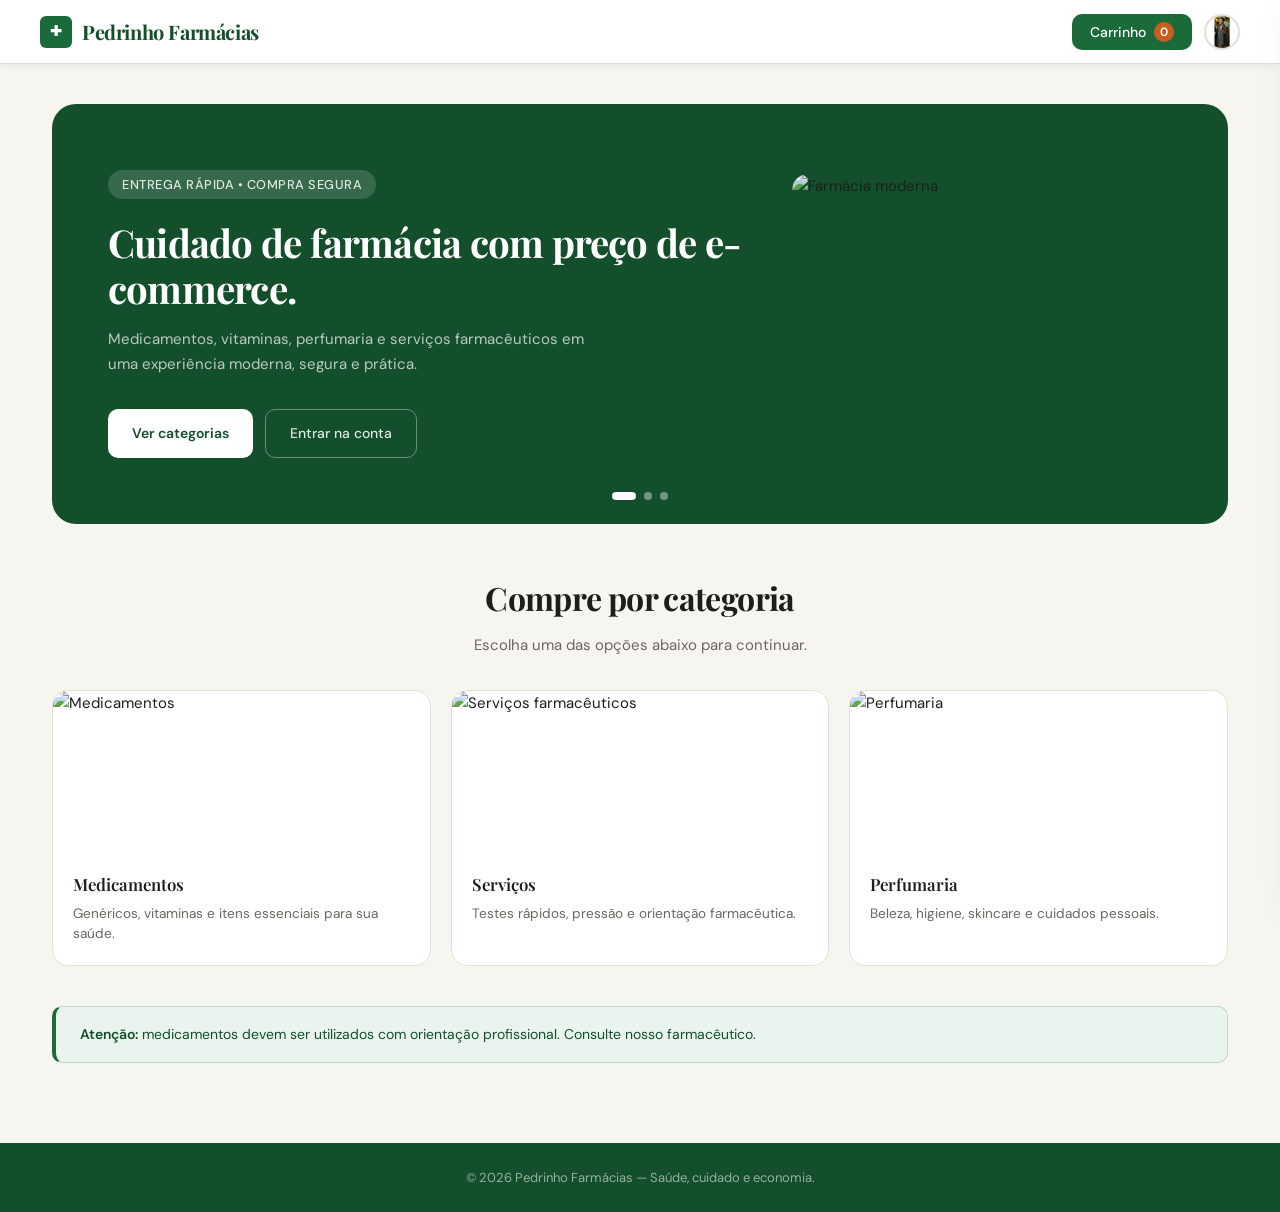
==== commit 50338488: "final" ====
--- a/index.html
+++ b/index.html
@@ -18,7 +18,7 @@
     <span class="user-name user-only hidden"></span>
 
     <button class="botao-carrinho" type="button" onclick="abrirCarrinho()">
-      🛒 Carrinho <span id="cart-count">0</span>
+      Carrinho <span id="cart-count">0</span>
     </button>
 
     <a href="admin.html" class="botao-voltar admin-only hidden">Painel Admin</a>
@@ -26,7 +26,7 @@
     <button class="botao-sair user-only hidden" type="button" onclick="sairUsuario()">Sair</button>
 
     <a href="login.html" class="login-imagem guest-only">
-      <img src="https://images.unsplash.com/photo-1494790108377-be9c29b29330?auto=format&fit=crop&w=200&q=80" alt="Entrar" />
+      <img src="icon.jpg" alt="Entrar" />
     </a>
   </nav>
 </header>
--- a/style.css
+++ b/style.css
@@ -1884,4 +1884,595 @@
     width: 100%;
     text-align: center;
   }
+}
+
+/* ===============================
+   PÁGINA DE AGENDAMENTO
+================================ */
+
+.agendamento-page {
+  padding: 38px 0 58px;
+}
+
+.agendamento-hero {
+  min-height: 330px;
+  border-radius: 34px;
+  padding: 50px;
+  background:
+    linear-gradient(135deg, rgba(6, 78, 59, 0.96), rgba(18, 184, 134, 0.84)),
+    url("https://images.unsplash.com/photo-1576091160550-2173dba999ef?auto=format&fit=crop&w=1200&q=80");
+  background-size: cover;
+  background-position: center;
+  color: #ffffff;
+  box-shadow: 0 24px 70px rgba(8, 127, 91, 0.22);
+  display: flex;
+  align-items: center;
+  justify-content: space-between;
+  gap: 28px;
+  margin-bottom: 30px;
+}
+
+.agendamento-hero span {
+  display: inline-block;
+  background: rgba(255, 255, 255, 0.18);
+  padding: 9px 15px;
+  border-radius: 999px;
+  font-size: 13px;
+  font-weight: 900;
+  text-transform: uppercase;
+  margin-bottom: 18px;
+}
+
+.agendamento-hero h1 {
+  font-size: clamp(36px, 4vw, 58px);
+  line-height: 1.05;
+  margin-bottom: 14px;
+}
+
+.agendamento-hero p {
+  max-width: 650px;
+  font-size: 18px;
+  line-height: 1.6;
+}
+
+.agendamento-status-card {
+  width: 280px;
+  min-width: 250px;
+  padding: 24px;
+  border-radius: 26px;
+  background: rgba(255, 255, 255, 0.17);
+  border: 1px solid rgba(255, 255, 255, 0.24);
+  backdrop-filter: blur(12px);
+}
+
+.agendamento-status-card strong {
+  display: block;
+  font-size: 28px;
+  margin-bottom: 8px;
+}
+
+.agendamento-grid {
+  display: grid;
+  grid-template-columns: 0.9fr 1.1fr;
+  gap: 26px;
+  align-items: start;
+}
+
+.agendamento-card {
+  background: rgba(255, 255, 255, 0.92);
+  border: 1px solid rgba(8, 127, 91, 0.1);
+  border-radius: 30px;
+  padding: 28px;
+  box-shadow: 0 16px 38px rgba(15, 23, 42, 0.12);
+}
+
+.agendamento-card-title {
+  margin-bottom: 22px;
+}
+
+.agendamento-card-title h2 {
+  color: #087f5b;
+  font-size: 28px;
+  margin-bottom: 6px;
+}
+
+.agendamento-card-title p {
+  color: #64748b;
+}
+
+.agendamento-servico-card {
+  display: grid;
+  gap: 16px;
+}
+
+.agendamento-servico-card img {
+  width: 100%;
+  height: 240px;
+  object-fit: cover;
+  border-radius: 24px;
+}
+
+.agendamento-servico-card h3 {
+  color: #087f5b;
+  font-size: 26px;
+}
+
+.agendamento-servico-card p {
+  color: #64748b;
+  line-height: 1.5;
+}
+
+.agendamento-preco {
+  display: inline-block;
+  width: fit-content;
+  background: #e6f4ef;
+  color: #087f5b;
+  padding: 10px 14px;
+  border-radius: 999px;
+  font-weight: 900;
+}
+
+.agendamento-form {
+  display: grid;
+  gap: 14px;
+}
+
+.agendamento-form label {
+  font-weight: 900;
+  color: #1f2937;
+}
+
+.agendamento-form input,
+.agendamento-form select,
+.agendamento-form textarea {
+  width: 100%;
+  border: 1px solid #d1d5db;
+  padding: 14px 16px;
+  border-radius: 18px;
+  font-size: 15px;
+  outline: none;
+  background: #ffffff;
+}
+
+.agendamento-form input:focus,
+.agendamento-form select:focus,
+.agendamento-form textarea:focus {
+  border-color: #087f5b;
+  box-shadow: 0 0 0 4px rgba(8, 127, 91, 0.12);
+}
+
+@media (max-width: 900px) {
+  .agendamento-hero {
+    flex-direction: column;
+    align-items: flex-start;
+    padding: 36px;
+  }
+
+  .agendamento-status-card {
+    width: 100%;
+    min-width: auto;
+  }
+
+  .agendamento-grid {
+    grid-template-columns: 1fr;
+  }
+}
+
+@media (max-width: 650px) {
+  .agendamento-hero {
+    padding: 28px;
+    border-radius: 24px;
+  }
+
+  .agendamento-card {
+    padding: 22px;
+    border-radius: 24px;
+  }
+}
+
+/* ===============================
+   AGENDAMENTO + ADMIN AGENDAMENTOS
+   Compatível com seu CSS atual
+================================ */
+
+.agendamento-page {
+  padding-top: 3rem;
+  padding-bottom: 3rem;
+}
+
+.agendamento-hero {
+  background: var(--verde-escuro);
+  border-radius: var(--radius-xl);
+  padding: 3rem;
+  margin-bottom: 2.5rem;
+  display: flex;
+  align-items: center;
+  justify-content: space-between;
+  gap: 2rem;
+  color: var(--branco);
+  position: relative;
+  overflow: hidden;
+}
+
+.agendamento-hero::before {
+  content: "";
+  position: absolute;
+  top: -100px;
+  right: -100px;
+  width: 360px;
+  height: 360px;
+  border-radius: 50%;
+  background: rgba(255, 255, 255, 0.04);
+}
+
+.agendamento-hero > div:first-child {
+  position: relative;
+  z-index: 1;
+}
+
+.agendamento-hero span {
+  display: inline-block;
+  background: rgba(255, 255, 255, 0.15);
+  color: rgba(255, 255, 255, 0.85);
+  padding: 4px 14px;
+  border-radius: 50px;
+  font-size: 0.75rem;
+  font-weight: 600;
+  text-transform: uppercase;
+  letter-spacing: 0.06em;
+  margin-bottom: 1rem;
+}
+
+.agendamento-hero h1 {
+  font-family: "Playfair Display", serif;
+  font-size: clamp(1.6rem, 3vw, 2.4rem);
+  font-weight: 700;
+  line-height: 1.2;
+  margin-bottom: 0.75rem;
+  letter-spacing: -0.02em;
+}
+
+.agendamento-hero p {
+  color: rgba(255, 255, 255, 0.68);
+  font-size: 0.92rem;
+  max-width: 560px;
+  line-height: 1.65;
+}
+
+.agendamento-status-card {
+  background: rgba(255, 255, 255, 0.1);
+  border: 1px solid rgba(255, 255, 255, 0.15);
+  border-radius: var(--radius-lg);
+  padding: 1.5rem 2rem;
+  min-width: 220px;
+  flex-shrink: 0;
+  position: relative;
+  z-index: 1;
+}
+
+.agendamento-status-card strong {
+  display: block;
+  font-size: 0.9rem;
+  font-weight: 600;
+  margin-bottom: 0.5rem;
+  color: rgba(255, 255, 255, 0.92);
+}
+
+.agendamento-status-card p {
+  font-size: 0.8125rem;
+  color: rgba(255, 255, 255, 0.58);
+  max-width: none;
+}
+
+.agendamento-grid {
+  display: grid;
+  grid-template-columns: 0.9fr 1.1fr;
+  gap: 1.5rem;
+  align-items: start;
+}
+
+.agendamento-card {
+  background: var(--branco);
+  border-radius: var(--radius-lg);
+  border: 1px solid var(--cinza-2);
+  padding: 1.5rem;
+  box-shadow: var(--sombra-sm);
+}
+
+.agendamento-card-title {
+  padding-bottom: 1rem;
+  margin-bottom: 1.25rem;
+  border-bottom: 1px solid var(--cinza-2);
+}
+
+.agendamento-card-title h2 {
+  font-family: "Playfair Display", serif;
+  font-size: 1.1rem;
+  font-weight: 700;
+  color: var(--preto);
+  margin-bottom: 0.25rem;
+}
+
+.agendamento-card-title p {
+  color: var(--cinza-4);
+  font-size: 0.85rem;
+}
+
+.agendamento-servico {
+  min-height: 180px;
+}
+
+.agendamento-servico-card {
+  display: grid;
+  gap: 1rem;
+}
+
+.agendamento-servico-card img {
+  width: 100%;
+  height: 230px;
+  object-fit: cover;
+  border-radius: var(--radius-md);
+  border: 1px solid var(--cinza-2);
+}
+
+.agendamento-servico-card h3 {
+  font-family: "Playfair Display", serif;
+  color: var(--preto);
+  font-size: 1.25rem;
+  font-weight: 700;
+  margin-bottom: 0.35rem;
+}
+
+.agendamento-servico-card p {
+  color: var(--cinza-4);
+  font-size: 0.88rem;
+  line-height: 1.6;
+  margin-bottom: 0.85rem;
+}
+
+.agendamento-preco {
+  display: inline-flex;
+  align-items: center;
+  width: fit-content;
+  background: var(--verde-claro);
+  color: var(--verde-escuro);
+  padding: 6px 14px;
+  border-radius: 50px;
+  font-size: 0.82rem;
+  font-weight: 700;
+}
+
+.agendamento-form {
+  display: grid;
+  gap: 0.9rem;
+}
+
+.agendamento-form label {
+  font-size: 0.8125rem;
+  font-weight: 600;
+  color: var(--cinza-5);
+  margin-bottom: -0.35rem;
+}
+
+.agendamento-form input,
+.agendamento-form select,
+.agendamento-form textarea {
+  width: 100%;
+  padding: 11px 14px;
+  border: 1.5px solid var(--cinza-2);
+  border-radius: var(--radius-md);
+  font-family: inherit;
+  font-size: 0.875rem;
+  color: var(--preto);
+  background: var(--branco);
+  outline: none;
+  transition: border-color var(--transicao), box-shadow var(--transicao);
+}
+
+.agendamento-form textarea {
+  resize: vertical;
+  min-height: 110px;
+}
+
+.agendamento-form input:focus,
+.agendamento-form select:focus,
+.agendamento-form textarea:focus {
+  border-color: var(--verde);
+  box-shadow: 0 0 0 3px rgba(27, 107, 58, 0.1);
+}
+
+.agendamento-form .payment-confirm {
+  margin-top: 0.5rem;
+  background: var(--verde);
+  color: var(--branco);
+  padding: 13px;
+  border-radius: var(--radius-md);
+  font-size: 0.9rem;
+  font-weight: 600;
+  width: 100%;
+  transition: all var(--transicao);
+}
+
+.agendamento-form .payment-confirm:hover {
+  background: var(--verde-escuro);
+  transform: translateY(-1px);
+}
+
+.agendamento-form .clear-cart-button {
+  background: transparent;
+  color: var(--cinza-4);
+  padding: 11px;
+  border-radius: var(--radius-md);
+  font-size: 0.85rem;
+  font-weight: 600;
+  border: 1.5px solid var(--cinza-2);
+  width: 100%;
+  transition: all var(--transicao);
+}
+
+.agendamento-form .clear-cart-button:hover {
+  border-color: var(--laranja);
+  color: var(--laranja);
+  background: var(--laranja-claro);
+}
+
+/* ===============================
+   AGENDAMENTOS NO PAINEL ADMIN
+================================ */
+
+#admin-appointments-table td small {
+  color: var(--cinza-4);
+  font-size: 0.75rem;
+}
+
+#admin-appointments-table strong {
+  color: var(--preto);
+  font-weight: 700;
+}
+
+#admin-appointments-table .status-ok {
+  display: inline-flex;
+  align-items: center;
+  width: fit-content;
+  background: var(--verde-claro);
+  color: var(--verde-escuro);
+  padding: 5px 12px;
+  border-radius: 50px;
+  font-size: 0.75rem;
+  font-weight: 700;
+}
+
+/* Compatibilidade caso seu admin use admin-table */
+.admin-table-wrapper {
+  overflow-x: auto;
+  border-radius: var(--radius-md);
+}
+
+.admin-table {
+  width: 100%;
+  border-collapse: collapse;
+  font-size: 0.875rem;
+}
+
+.admin-table th {
+  text-align: left;
+  padding: 0.75rem 1rem;
+  font-size: 0.75rem;
+  font-weight: 600;
+  color: var(--cinza-4);
+  text-transform: uppercase;
+  letter-spacing: 0.05em;
+  background: var(--cinza-1);
+  border-bottom: 1px solid var(--cinza-2);
+}
+
+.admin-table td {
+  padding: 0.875rem 1rem;
+  border-bottom: 1px solid var(--cinza-2);
+  color: var(--cinza-5);
+  vertical-align: middle;
+}
+
+.admin-table tr:hover td {
+  background: var(--creme);
+}
+
+/* Compatibilidade caso seu admin use admin-panel-section */
+.admin-panel-section {
+  background: var(--branco);
+  border-radius: var(--radius-lg);
+  border: 1px solid var(--cinza-2);
+  overflow: hidden;
+  margin-bottom: 2rem;
+  padding: 1.5rem;
+}
+
+.admin-section-title {
+  padding-bottom: 1rem;
+  margin-bottom: 1.25rem;
+  border-bottom: 1px solid var(--cinza-2);
+  display: flex;
+  align-items: center;
+  justify-content: space-between;
+  gap: 1rem;
+}
+
+.admin-section-title h2 {
+  font-family: "Playfair Display", serif;
+  font-size: 1.1rem;
+  font-weight: 700;
+  color: var(--preto);
+}
+
+.admin-section-title p {
+  font-size: 0.8125rem;
+  color: var(--cinza-4);
+  margin-top: 2px;
+}
+
+.admin-secondary-button {
+  background: transparent;
+  color: var(--cinza-5);
+  border: 1.5px solid var(--cinza-2);
+  padding: 9px 18px;
+  border-radius: var(--radius-md);
+  font-size: 0.8125rem;
+  font-weight: 600;
+  transition: all var(--transicao);
+}
+
+.admin-secondary-button:hover {
+  border-color: var(--laranja);
+  color: var(--laranja);
+  background: var(--laranja-claro);
+}
+
+/* ===============================
+   RESPONSIVO AGENDAMENTO
+================================ */
+
+@media (max-width: 900px) {
+  .agendamento-hero {
+    flex-direction: column;
+    align-items: flex-start;
+    padding: 2.5rem;
+  }
+
+  .agendamento-status-card {
+    width: 100%;
+    min-width: auto;
+  }
+
+  .agendamento-grid {
+    grid-template-columns: 1fr;
+  }
+}
+
+@media (max-width: 600px) {
+  .agendamento-page {
+    padding-top: 2rem;
+    padding-bottom: 2rem;
+  }
+
+  .agendamento-hero {
+    padding: 2rem 1.5rem;
+    border-radius: var(--radius-lg);
+  }
+
+  .agendamento-card {
+    padding: 1.25rem;
+  }
+
+  .agendamento-servico-card img {
+    height: 190px;
+  }
+
+  .admin-section-title {
+    flex-direction: column;
+    align-items: flex-start;
+  }
+
+  .admin-secondary-button {
+    width: 100%;
+  }
 }
